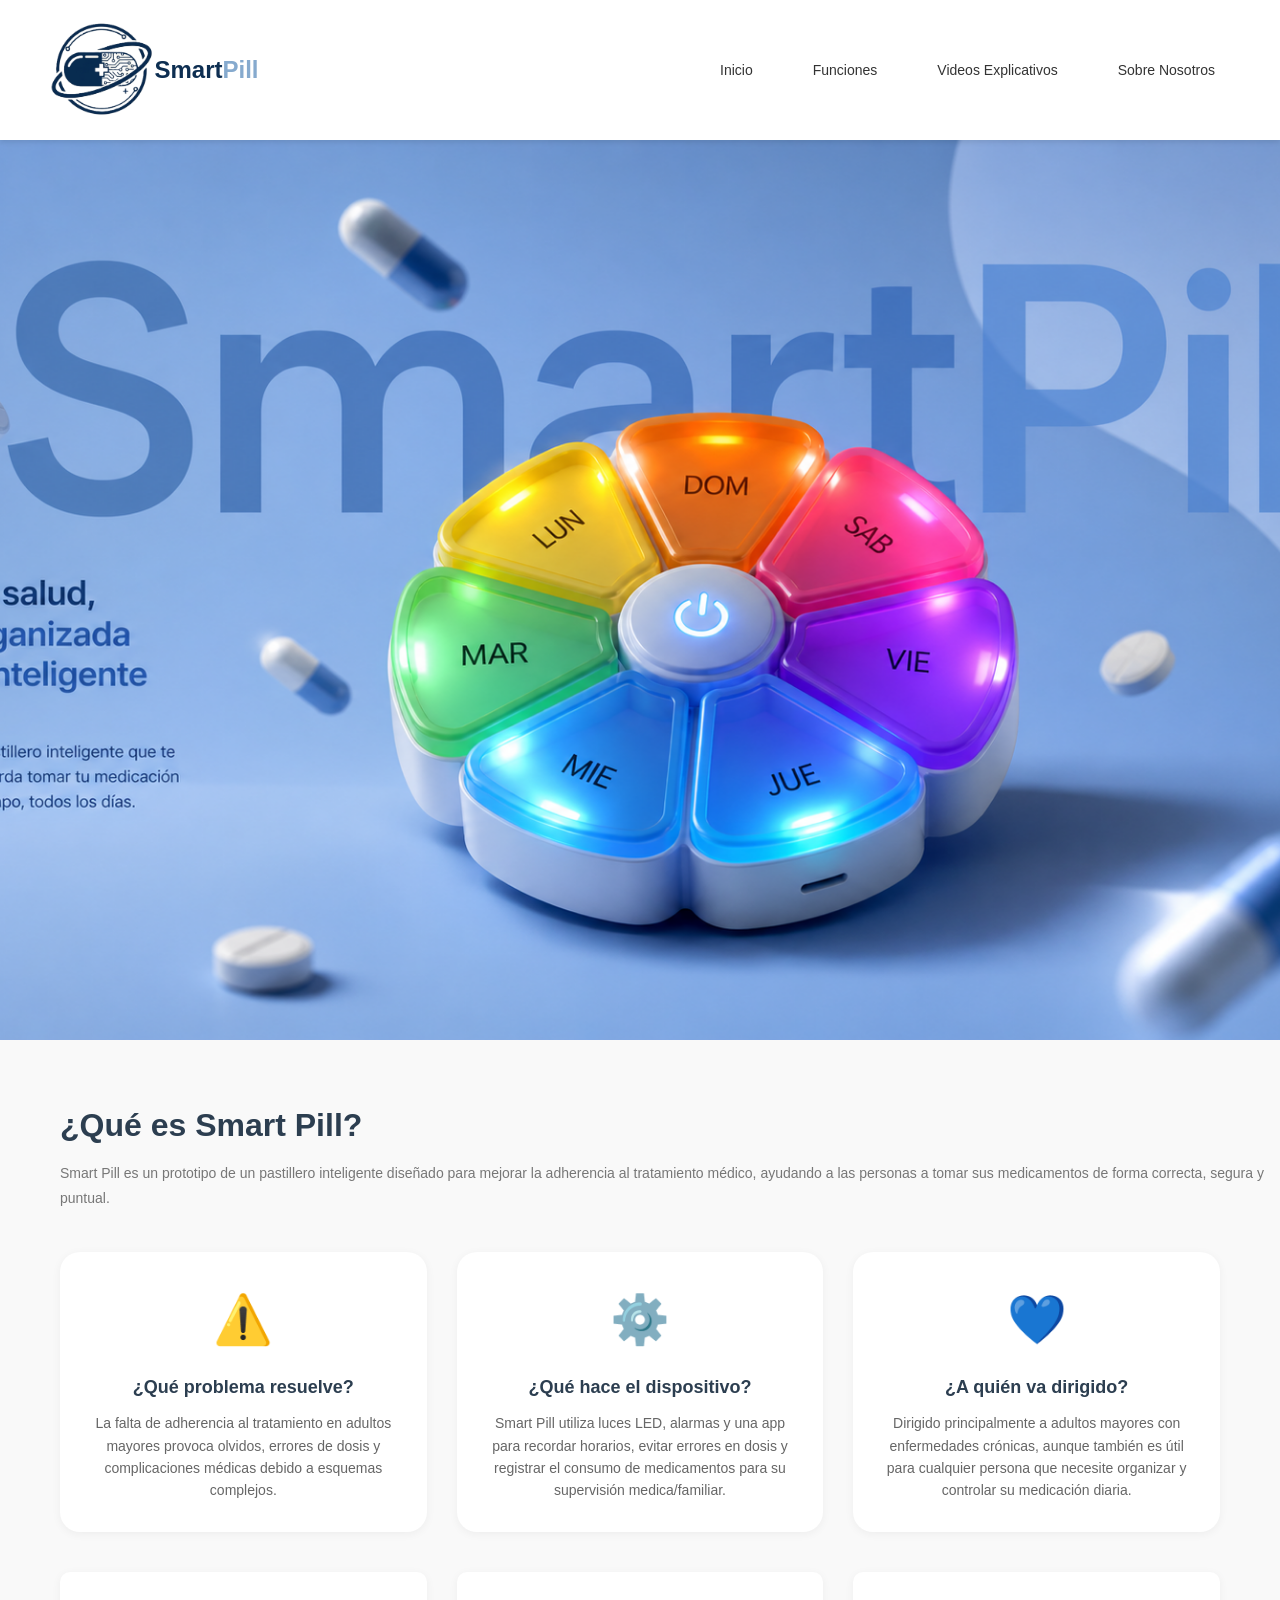
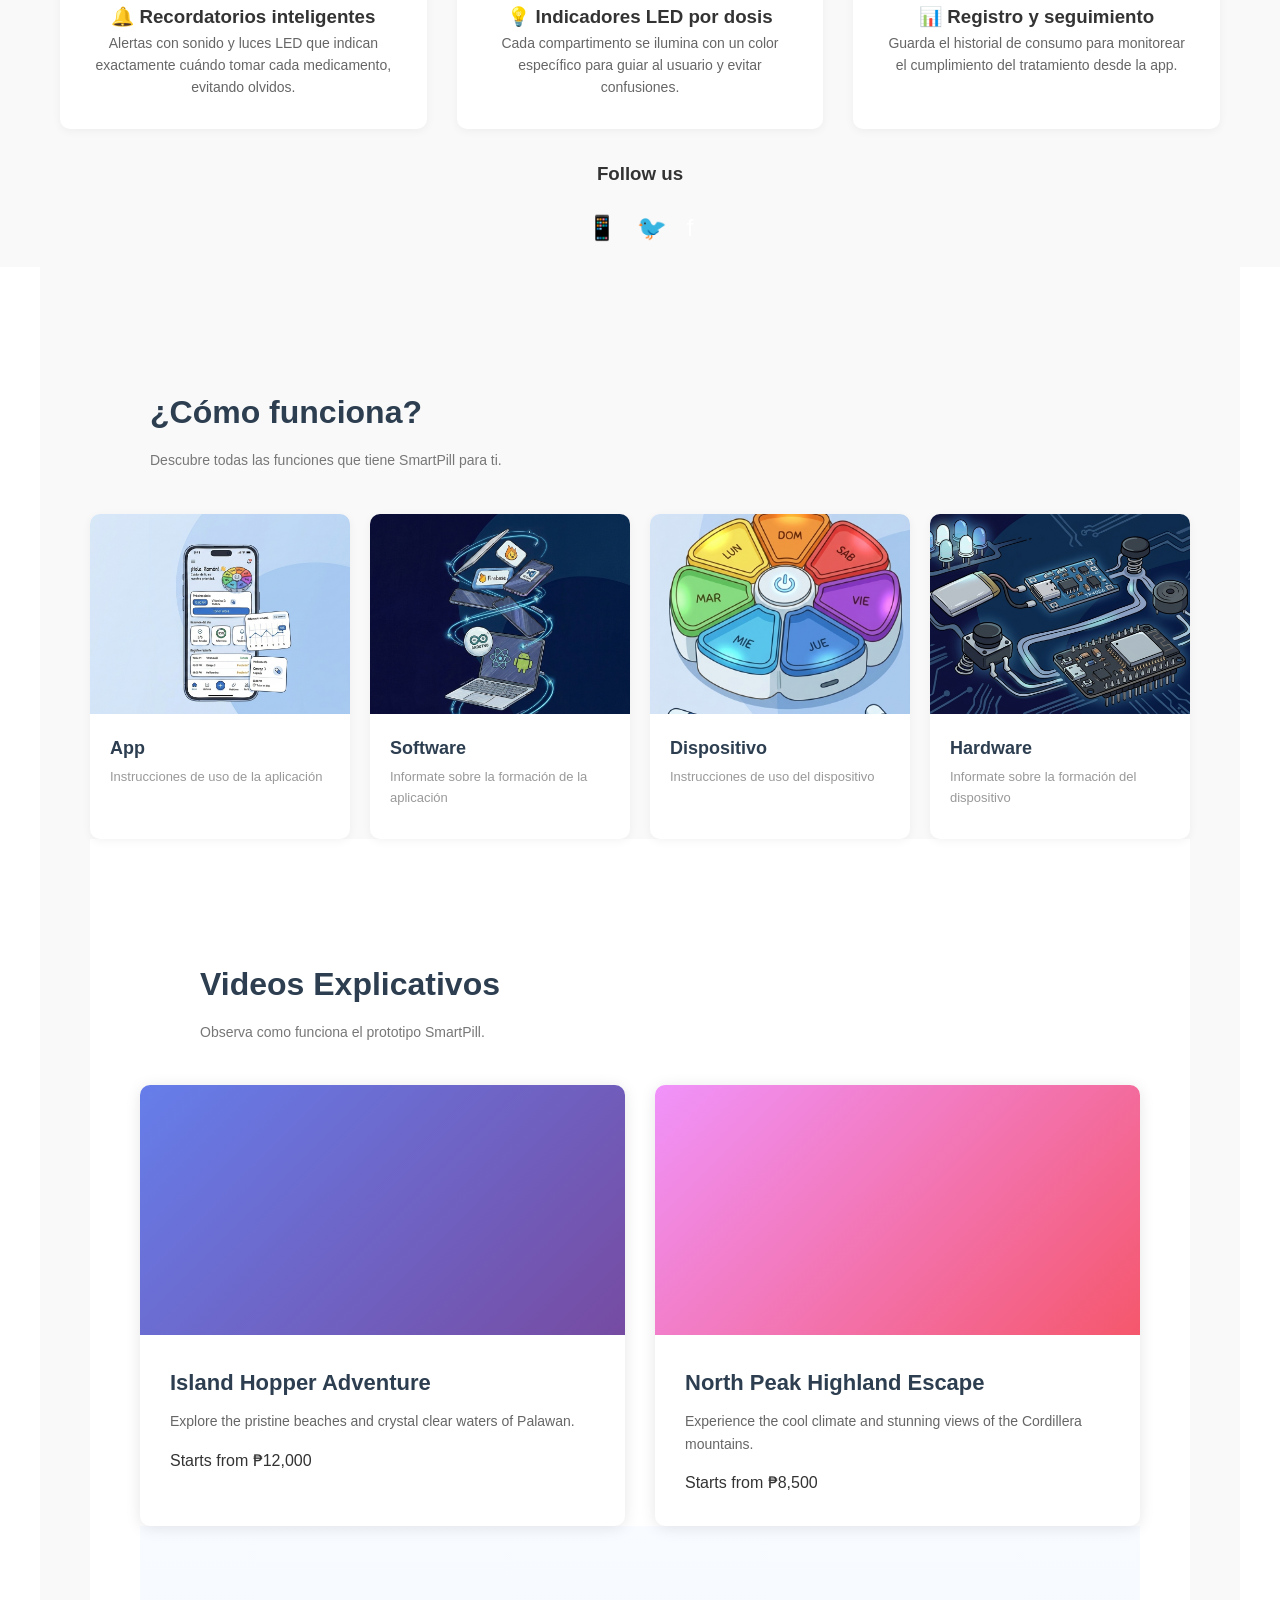
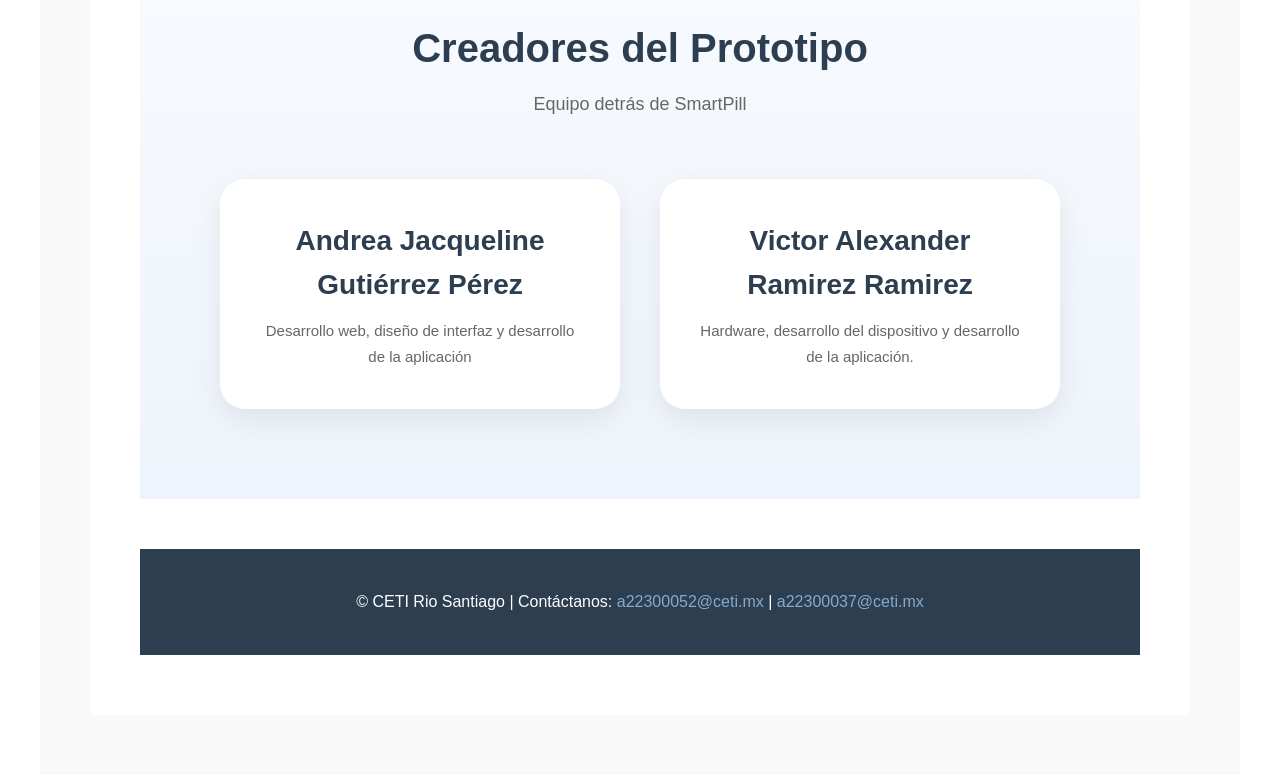
==== index.html @ a11de0dd "Se camio proyecto a prototipo" ====
<!DOCTYPE html>
<html lang="es">
<head>
    <meta charset="UTF-8">
    <meta name="viewport" content="width=device-width, initial-scale=1.0">
    <meta name="viewport" content="width=device-width, initial-scale=1.0">
    <title>SmartPill Page</title>
    <link rel="stylesheet" href="styles.css">
</head>
<body>
    <!-- HEADER -->
    <header>
        <div class="logo">
            <img src="logo.png" alt="Logo de la Empresa">
            <span class="logo-text">Smart</span>
            <span class="logo-text2">Pill</span>
        </div>

        <div class="nav-container">
            <nav>
                <ul>
                    <li><a href="index.html">Inicio</a></li>
                    <li class="dropdown">
                        <a href="index.html#funciones">Funciones</a>

                        <ul class="submenu-nav">
                            <li><a href="app.html">App</a></li>
                            <li><a href="software.html">Software</a></li>
                            <li><a href="dispositivo.html">Dispositivo</a></li>
                            <li><a href="hardware.html">Hardware</a></li>
                        </ul>
                    </li>

                    <li><a href="#videos">Videos Explicativos</a></li>
                    <li><a href="#nosotros">Sobre Nosotros</a></li>
                </ul>
            </nav>
        </div>
    </header>

    <!-- HERO SECTION -->
    <section class="hero">
        </div>
    </section>

    <!-- Descripcion Smart Pill -->
    <section class="descripcion">
        <h2 class="section-title">¿Qué es Smart Pill?</h2>
        <p class="section-subtitle">Smart Pill es un prototipo de un pastillero inteligente diseñado para mejorar la adherencia al tratamiento médico, ayudando a las personas a tomar sus medicamentos de forma correcta, segura y puntual.</p>

        <div class="features">
            <div class="feature">
                <div class="feature-icon">⚠️</div>
                <h3>¿Qué problema resuelve?</h3>
                <p>La falta de adherencia al tratamiento en adultos mayores provoca olvidos, errores de dosis y complicaciones médicas debido a esquemas complejos.</p>
            </div>

            <div class="feature">
                <div class="feature-icon">⚙️</div>
                <h3>¿Qué hace el dispositivo?</h3>
                <p>Smart Pill utiliza luces LED, alarmas y una app para recordar horarios, evitar errores en dosis y registrar el consumo de medicamentos para su supervisión medica/familiar.</p>
            </div>

            <div class="feature">
                <div class="feature-icon">💙</div>
                <h3>¿A quién va dirigido?</h3>
                <p>Dirigido principalmente a adultos mayores con enfermedades crónicas, aunque también es útil para cualquier persona que necesite organizar y controlar su medicación diaria.</p>
            </div>
        </div>

        <div class="stats">
            <div class="stat">
                <h3>🔔 Recordatorios inteligentes</h3>
                <div class="stat-label">Alertas con sonido y luces LED que indican exactamente cuándo tomar cada medicamento, evitando olvidos.</div>
            </div>

            <div class="stat">
                <h3>💡 Indicadores LED por dosis</h3>
                <div class="stat-label">Cada compartimento se ilumina con un color específico para guiar al usuario y evitar confusiones.</div>
            </div>

            <div class="stat">
                <h3>📊 Registro y seguimiento</h3>
                <div class="stat-label">Guarda el historial de consumo para monitorear el cumplimiento del tratamiento desde la app.</div>
            </div>
        </div>

        <div style="text-align: center; margin-top: 30px;">
            <h3 style="margin-bottom: 10px;">Follow us</h3>
            <div class="social-icons">
                <a href="#" title="Instagram">📱</a>
                <a href="#" title="Twitter">🐦</a>
                <a href="#" title="Facebook">f</a>
            </div>
        </div>
    </section>

    <!-- Explicacion Funciones -->
    <section class="section funciones" id="funciones">
        <h2 class="section-title">¿Cómo funciona?</h2>
        <p class="section-subtitle">Descubre todas las funciones que tiene SmartPill para ti.</p>

        <div class="funciones-grid">

        <a href="app.html" class="funciones-card">
            <div class="funciones-image img1"></div>
            <div class="funciones-info">
                <div class="funciones-name">App</div>
                <div class="funciones-location">Instrucciones de uso de la aplicación</div>
            </div>
        </a>

        <a href="software.html" class="funciones-card">
            <div class="funciones-image img2"></div>
            <div class="funciones-info">
                <div class="funciones-name">Software</div>
                <div class="funciones-location">Informate sobre la formación de la aplicación</div>
            </div>
        </a>

        <a href="dispositivo.html" class="funciones-card">
            <div class="funciones-image img3"></div>
            <div class="funciones-info">
                <div class="funciones-name">Dispositivo</div>
                <div class="funciones-location">Instrucciones de uso del dispositivo</div>
            </div>
        </a>

        <a href="hardware.html" class="funciones-card">
            <div class="funciones-image img4"></div>
            <div class="funciones-info">
                <div class="funciones-name">Hardware</div>
                <div class="funciones-location">Informate sobre la formación del dispositivo</div>
            </div>
        </a>
    </div>

    <!-- Videos Explicativos -->
    <section class="section videos" id="videos">
        <h2 class="section-title">Videos Explicativos</h2>
        <p class="section-subtitle">Observa como funciona el prototipo SmartPill.</p>

        <div class="videos-grid">
            <div class="videos-card">
                <div class="videos-image" style="background: linear-gradient(135deg, #667eea 0%, #764ba2 100%);"></div>
                <div class="videos-info">
                    <div class="videos-name">Island Hopper Adventure</div>
                    <div class="videos-description">Explore the pristine beaches and crystal clear waters of Palawan.</div>
                    <div class="videos-price">Starts from ₱12,000</div>
                </div>
            </div>

            <div class="videos-card">
                <div class="videos-image" style="background: linear-gradient(135deg, #f093fb 0%, #f5576c 100%);"></div>
                <div class="videos-info">
                    <div class="videos-name">North Peak Highland Escape</div>
                    <div class="videos-description">Experience the cool climate and stunning views of the Cordillera mountains.</div>
                    <div class="videos-price">Starts from ₱8,500</div>
                </div>
            </div>
        </div>

<!-- Videos Explicativos -->        
        <section class="creadores" id="nosotros">

            <div class="creadores-header">
                <h2>Creadores del Prototipo</h2>
                <p>Equipo detrás de SmartPill</p>
            </div>

            <div class="creadores-grid">

                <div class="creador-card">
                <!--    <img src="imagenes/creador1.jpg" alt="Creador 1" class="creador-img"> -->

                    <h3>Andrea Jacqueline Gutiérrez Pérez</h3>

                <!--    <p class="creador-rol">
                        Desarrollo web, diseño de interfaz y desarrollo de la aplicación
                    </p>-->

                    <p class="creador-desc">
                        Desarrollo web, diseño de interfaz y desarrollo de la aplicación
                    </p>
                </div>

                <div class="creador-card">
                <!--    <img src="imagenes/creador2.jpg" alt="Creador 2" class="creador-img"> -->

                    <h3>Victor Alexander Ramirez Ramirez</h3>

                <!--    <p class="creador-rol">
                        Hardware y desarrollo del dispositivo
                    </p>-->

                    <p class="creador-desc">
                        Hardware, desarrollo del dispositivo y desarrollo de la aplicación.
                    </p>
                </div>

            </div>

        </section>

    <!-- FOOTER -->
    <footer>
        <p>
            &copy; CETI Rio Santiago | Contáctanos:
            <a href="mailto:a22300052@ceti.mx">a22300052@ceti.mx</a> |
            <a href="mailto:a22300037@ceti.mx">a22300037@ceti.mx</a>
        </p>
    </footer>
<script data-cfasync="false" src="/cdn-cgi/scripts/5c5dd728/cloudflare-static/email-decode.min.js"></script>
</body>
</html>
---- styles.css ----
*{
    margin: 0;
    padding: 0;
    box-sizing: border-box;
}

        body {
            font-family: 'Segoe UI', Tahoma, Geneva, Verdana, sans-serif;
            line-height: 1.6;
            color: #333;
        }

        html, body {
            height: 100%;
        }

        body {
            display: flex;
            flex-direction: column;
        }


        /* ===== HEADER ===== */
        header {
            background-color: #fff;
            padding: 20px 50px;
            display: flex;
            justify-content: space-between;
            align-items: center;
            box-shadow: 0 2px 5px rgba(0,0,0,0.1);
            position: sticky;
            top: 0;
            z-index: 100;
        }

        .logo {
            display: flex;
            align-items: center;
        }

        .logo img {
            height: 100px;
            width: auto;
        }

        .logo-text {
            font-size: 24px;
            font-weight: bold;
            color: #0d2e51;
            gap: 40px;
        }

        .logo-text2 {
            font-size: 24px;
            font-weight: bold;
            color: #86aace;
            gap: 40px;
        }

        .nav-container {
            display: flex;
            align-items: center;
            gap: 40px;
        }

        nav ul {
            list-style: none;
            display: flex;
            gap: 30px;
            margin: 0;
            padding: 0;
        }

        nav a {
            text-decoration: none;
            color: #333;
            font-size: 14px;
            font-weight: 500;
            padding: 10px 15px;
            border-radius: 8px;
            transition: all 0.3s ease;
            display: block;
        }

            /* Hover principal */
        nav a:hover {
            background-color: #34485c;
            color: white;
            transform: translateY(-2px);
        }

            /* Contenedor del submenu */
        .dropdown {
            position: relative;
        }

            /* Submenu oculto */
        .submenu-nav {
            display: none;
            position: absolute;
            top: 100%;
            left: 0;
            background: white;
            list-style: none;
            padding: 10px 0;
            min-width: 170px;
            box-shadow: 0 5px 10px rgba(0,0,0,0.2);
            border-radius: 10px;
            z-index: 1000;
        }

            /* Mostrar submenu */
        .dropdown:hover .submenu-nav {
            display: block;
        }

            /* Items submenu */
        .submenu-nav li {
            width: 100%;
        }

            /* Links submenu */
        .submenu-nav li a {
            color: black;
            padding: 10px 15px;
            border-radius: 0;
        }

            /* Hover submenu */
        .submenu-nav li a:hover {
            background: #34485c;
            color: white;
        }

        /* ===== HERO SECTION ===== */
        .hero {
            background: url('fondo_principal.png');
            background-size: cover;
            background-position: center;
            background-repeat: no-repeat;

            height: 500px;

            display: flex;
            flex-direction: column;
            justify-content: center;
            align-items: center;

            color: white;
            text-align: center;
        }

        .hero {
            background: url('fondo_principal.png') center/cover no-repeat;
            min-height: 100vh; /* ocupa toda la pantalla */
        }

        /* ===== Titulos Descripción ===== */
        .section {
            padding: 60px 50px;
            max-width: 1200px;
            margin: 0 auto;
        }

        .section-title {
            font-size: 32px;
            font-weight: bold;
            margin-bottom: 10px;
            margin-top: 60px;
            margin-left: 60px;
            color: #2c3e50;
        }

        .section-subtitle {
            font-size: 14px;
            color: #777;
            margin-bottom: 40px;
            margin-left: 60px;
            line-height: 1.8;
        }

        /* ===== Descripción Smart Pill ===== */
        .descripcion {
            background-color: #f9f9f9;
        }

        .features {
            display: grid;
            grid-template-columns: 1fr 1fr 1fr;
            gap: 30px;
            margin-top: 40px;
            margin-left: 60px;
            margin-right: 60px;
        }

        .feature {
            background-color: white;
            padding: 30px;
            border-radius: 20px;
            text-align: center;
            box-shadow: 0 2px 10px rgba(0,0,0,0.05);
        }

        .feature-icon {
            font-size: 48px;
            margin-bottom: 15px;
        }

        .feature h3 {
            font-size: 18px;
            margin-bottom: 10px;
            color: #2c3e50;
        }

        .feature p {
            font-size: 14px;
            color: #666;
            line-height: 1.6;
        }

        /* ===== STATS ===== */
        .stats {
            display: grid;
            grid-template-columns: repeat(3, 1fr);
            gap: 30px;
            margin-top: 40px;
            margin-left: 60px;
            margin-right: 60px;
        }

        .stat {
            text-align: center;
            padding: 30px;
            background-color: white;
            border-radius: 10px;
            box-shadow: 0 2px 10px rgba(0,0,0,0.05);
        }

        .stat-label {
            font-size: 14px;
            color: #666;
        }

        /* ===== Funciones ===== */
        .funciones {
            background-color: #f9f9f9;
        }

        .funciones-grid {
            display: grid;
            grid-template-columns: repeat(4, 1fr);
            gap: 20px;
            margin-top: 40px;
        }

        .funciones-card {
            background-color: white;
            border-radius: 10px;
            overflow: hidden;
            box-shadow: 0 2px 10px rgba(0,0,0,0.05);
            transition: transform 0.3s;
        }

        .funciones-card:hover {
            transform: translateY(-5px);
        }

        .funciones-image {
            width: 100%;
            height: 200px;
            background-color: #e0e0e0;
            object-fit: cover;
        }

        .funciones-info {
            padding: 20px;
        }

        .funciones-name {
            font-size: 18px;
            font-weight: bold;
            margin-bottom: 5px;
            color: #2c3e50;
        }

        .funciones-location {
            font-size: 13px;
            color: #999;
            margin-bottom: 10px;
        }

        .funciones-price {
            font-size: 14px;
            color: #e74c3c;
            font-weight: bold;
        }

        .funciones-card {
            background-color: white;
            border-radius: 10px;
            overflow: hidden;
            box-shadow: 0 2px 10px rgba(0,0,0,0.05);
            transition: transform 0.3s;

            text-decoration: none; /* quita subrayado */
            color: inherit;        /* mantiene colores */
            display: block;        /* importante para que funcione como tarjeta */
        }

        .funciones-card:hover {
            transform: translateY(-5px);
        }

        .funciones-image {
            width: 100%;
            height: 200px;
            background-size: cover;
            background-position: center;
        }

        .img1 {
            background-image: url('app.png');
        }

        .img2 {
            background-image: url('software.png');
        }

        .img3 {
            background-image: url('dispositivo.png');
        }

        .img4 {
            background-image: url('hardware.png');
        }


        /* ===== Videos Explicativos ===== */
        .videos {
            background-color: white;
        }

        .videos-grid {
            display: grid;
            grid-template-columns: repeat(2, 1fr);
            gap: 30px;
            margin-top: 40px;
        }

        .videos-card {
            background-color: white;
            border-radius: 10px;
            overflow: hidden;
            box-shadow: 0 2px 15px rgba(0,0,0,0.1);
            transition: transform 0.3s;
        }

        .videos-card:hover {
            transform: translateY(-5px);
        }

        .videos-image {
            width: 100%;
            height: 250px;
            background-color: #e0e0e0;
            object-fit: cover;
        }

        .videos-info {
            padding: 30px;
        }

        .videos-name {
            font-size: 22px;
            font-weight: bold;
            margin-bottom: 10px;
            color: #2c3e50;
        }

        .videos-description {
            font-size: 14px;
            color: #666;
            margin-bottom: 15px;
            line-height: 1.6;
        }

        /* ===== FOOTER ===== */
        footer {
            margin-top: 50px;
            background-color: #2c3e50;
            color: white;
            padding: 40px 50px;
            text-align: center;
            width: 100%;
            max-width: none;
        /*    padding-bottom: 0%; */
        }

        footer a {
            color: #86aace;
            text-decoration: none;
        }

        footer a:hover {
            text-decoration: underline;
        }

        .social-icons {
            display: flex;
            justify-content: center;
            gap: 20px;
            margin: 20px 0;
        }

        .social-icons a {
            color: white;
            font-size: 24px;
            text-decoration: none;
            transition: color 0.3s;
        }

        .social-icons a:hover {
            color: #e74c3c;
        }

    
        /* ===== RESPONSIVE ===== 11111*/
        .creadores {
            padding: 90px 8%;
            background: linear-gradient(to bottom, #f8fbff, #eef4fb);
        }

        .creadores-header {
            text-align: center;
            margin-bottom: 60px;
        }

        .creadores-header h2 {
            font-size: 40px;
            color: #2c3e50;
            margin-bottom: 10px;
        }

        .creadores-header p {
            color: #666;
            font-size: 18px;
        }

        .creadores-grid {
            display: grid;
            grid-template-columns: repeat(2, 1fr);
            gap: 40px;
        }

        .creador-card {
            background: white;
            border-radius: 25px;
            padding: 40px;
            text-align: center;
            box-shadow: 0 10px 30px rgba(0,0,0,0.08);
            transition: 0.3s ease;
        }

        .creador-card:hover {
            transform: translateY(-8px);
        }

        .creador-img {
            width: 140px;
            height: 140px;
            border-radius: 50%;
            object-fit: cover;
            margin-bottom: 25px;
            border: 5px solid #34485c;
        }

        .creador-card h3 {
            font-size: 28px;
            color: #2c3e50;
            margin-bottom: 10px;
        }

        .creador-rol {
            color: #34485c;
            font-weight: bold;
            margin-bottom: 15px;
        }

        .creador-desc {
            color: #666;
            line-height: 1.7;
            font-size: 15px;
        }

        /* ===== RESPONSIVE ===== */
        @media (max-width: 768px) {
            header {
                flex-direction: column;
                gap: 20px;
                padding: 20px;
            }

            nav ul {
                flex-direction: column;
                gap: 10px;
                text-align: center;
            }

            .nav-container {
                flex-direction: column;
                gap: 20px;
            }

            .hero h1 {
                font-size: 48px;
            }

            .features,
            .stats,
            .destinations-grid {
                grid-template-columns: 1fr;
            }

            .packages-grid {
                grid-template-columns: 1fr;
            }

            .section {
                padding: 40px 20px;
            }
        }



/* ========================= */
/* ======= TABLETS ========= */
/* ========================= */

@media (max-width: 1024px) {

    /* NAV */

    nav ul {
        gap: 15px;
    }

    nav a {
        font-size: 13px;
        padding: 8px 12px;
    }

    /* TITULOS */

    .section-title {
        font-size: 28px;
        text-align: center;
    }

    .section-subtitle {
        text-align: center;
        margin-left: 0;
    }

    /* CARRUSEL */

    .carousel-container {
        width: 750px;
    }

    .app-card {
        min-width: 240px;
        height: 400px;
    }

    .app-card img {
        width: 160px;
    }

    .card-info h3 {
        font-size: 24px;
    }
}

/* ========================= */
/* ======= CELULARES ======= */
/* ========================= */

@media (max-width: 768px) {

    /* HEADER */

    header {
        flex-direction: column;
        gap: 20px;
        padding: 20px;
    }

    .nav-container {
        width: 100%;
    }

    nav ul {
        flex-wrap: wrap;
        justify-content: center;
        gap: 10px;
    }

    nav a {
        font-size: 12px;
        padding: 8px 10px;
    }

    /* LOGO */

    .logo {
        flex-direction: column;
        text-align: center;
    }

    /* TITULOS */

    .section-title {
        font-size: 24px;
        text-align: center;
    }

    .section-subtitle {
        font-size: 13px;
        text-align: center;
        line-height: 1.6;
        margin-left: 0;
    }

    /* CARRUSEL */

    .carousel-section {
        flex-direction: column;
        padding: 70px 0;
    }

    .carousel-container {
        width: 100%;
    }

    .carousel-track {
        gap: 15px;
    }

    .app-card {
        min-width: 220px;
        height: 380px;
    }

    .app-card img {
        width: 140px;
        top: -70px;
    }

    .card-info {
        margin-top: 110px;
    }

    .card-info h3 {
        font-size: 22px;
    }

    .card-info p {
        font-size: 13px;
    }

    /* FLECHAS */

    .arrow {
        width: 50px;
        height: 50px;
        font-size: 22px;
    }

    /* FOOTER */

    footer {
        text-align: center;
        padding: 20px;
    }

    footer p {
        font-size: 13px;
        line-height: 1.8;
    }
}

/* ========================= */
/* ===== PANTALLAS MINI ==== */
/* ========================= */

@media (max-width: 480px) {

    .section-title {
        font-size: 20px;
    }

    .section-subtitle {
        font-size: 12px;
    }

    .app-card {
        min-width: 190px;
        height: 360px;
        padding: 20px;
    }

    .app-card img {
        width: 120px;
    }

    .card-info h3 {
        font-size: 18px;
    }

    .card-info p {
        font-size: 12px;
    }

    .arrow {
        width: 45px;
        height: 45px;
        font-size: 18px;
    }
}
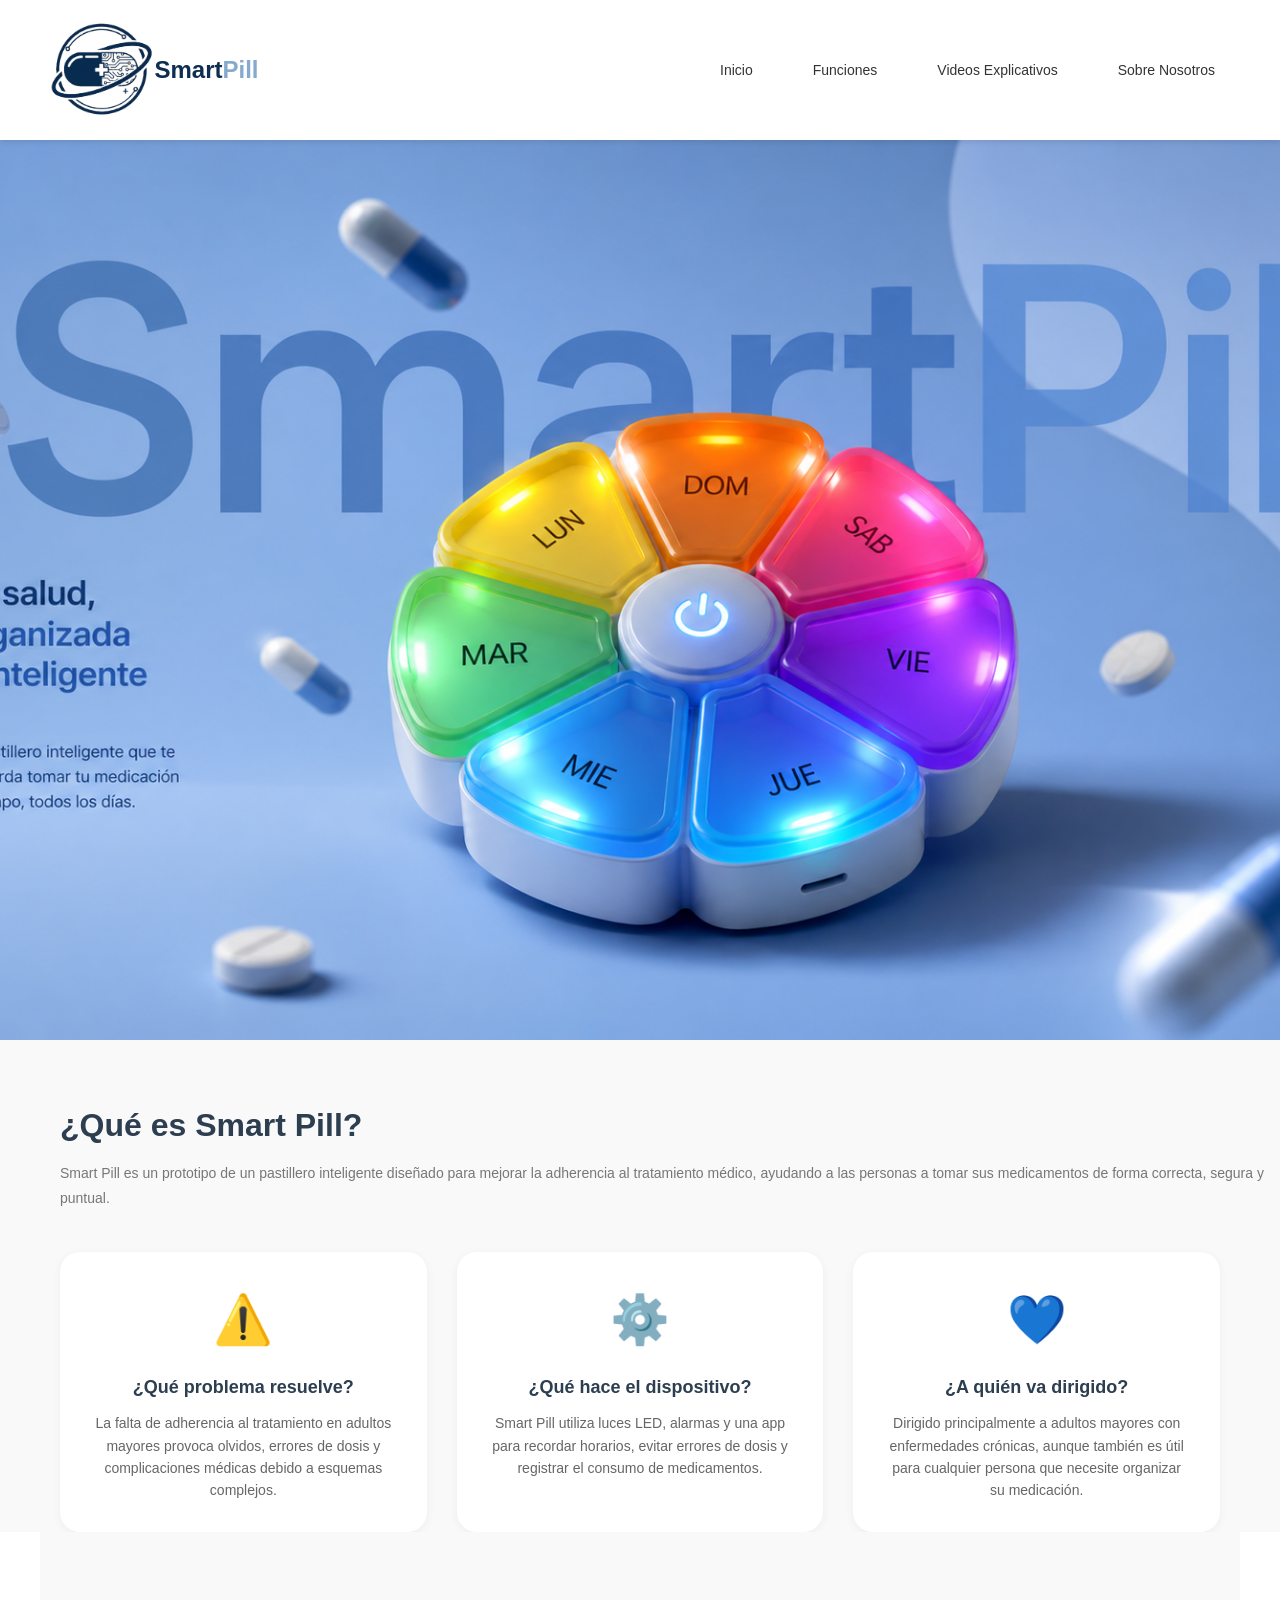
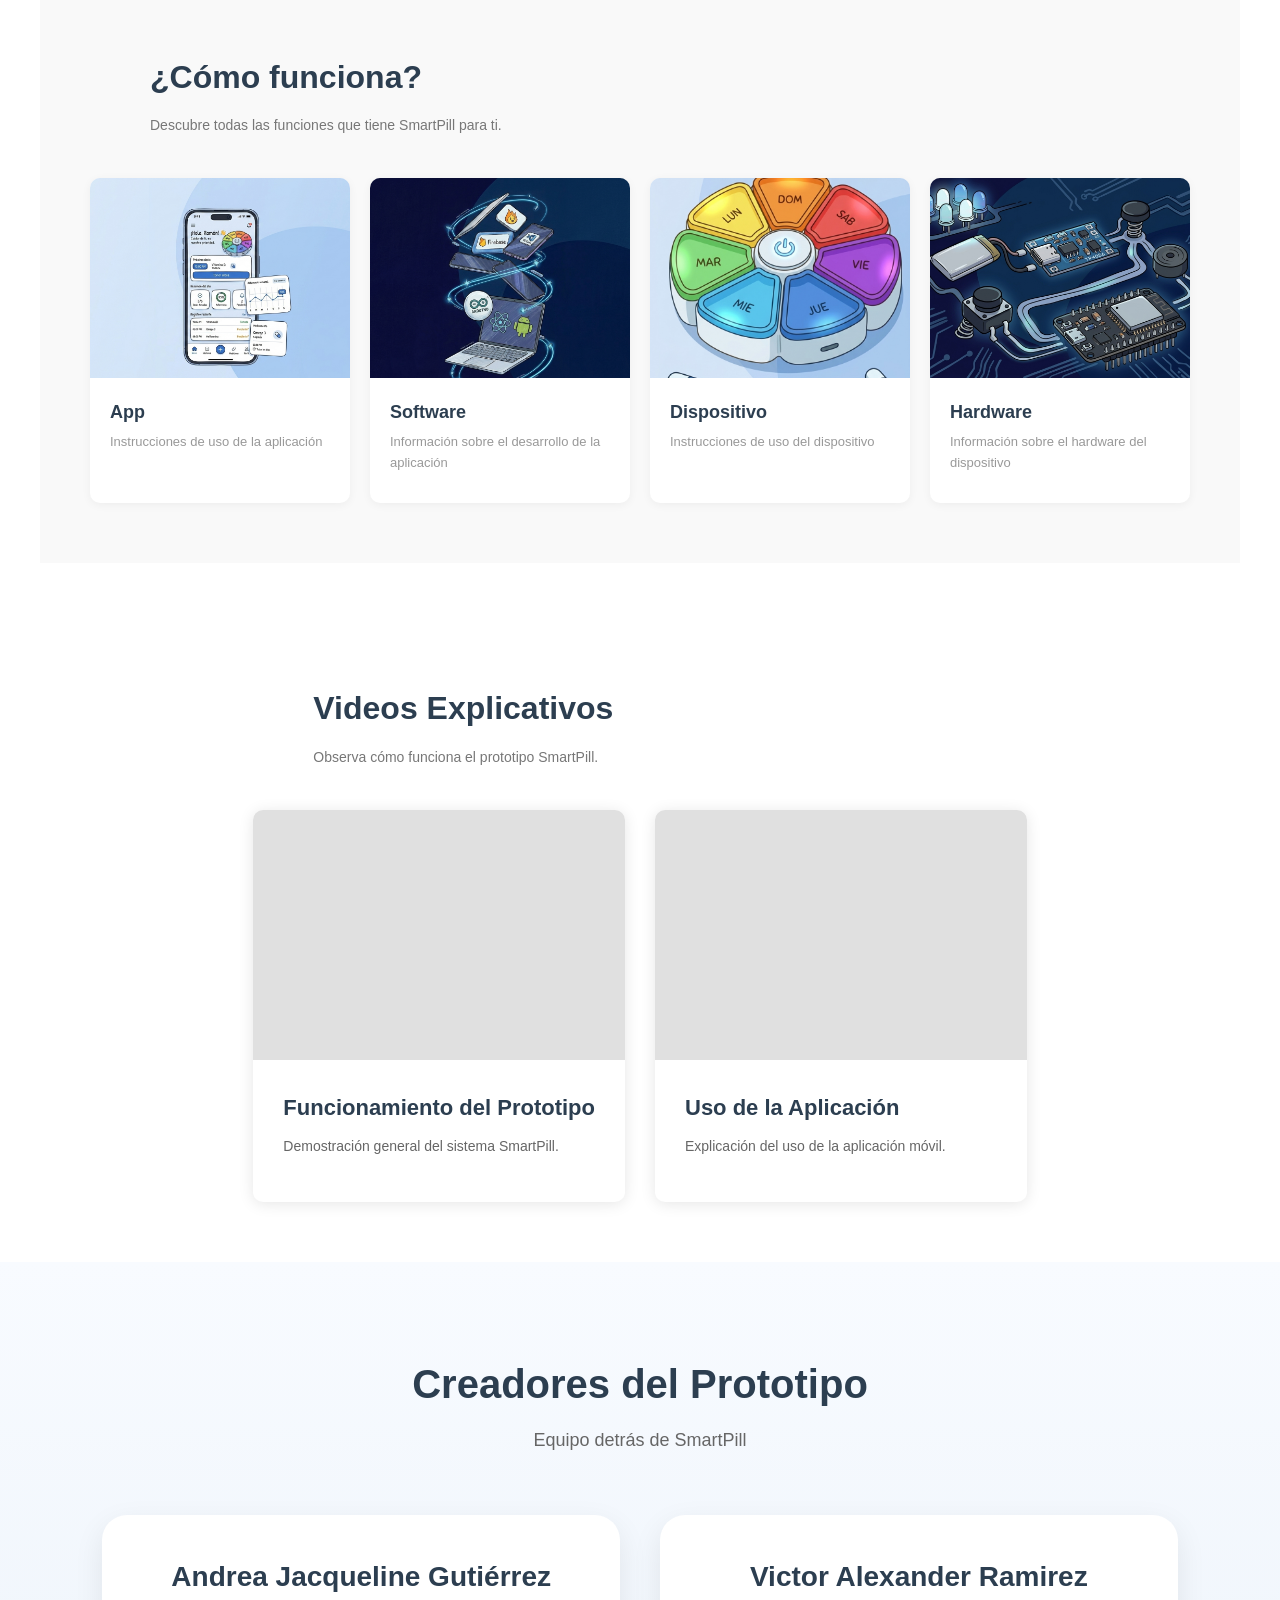
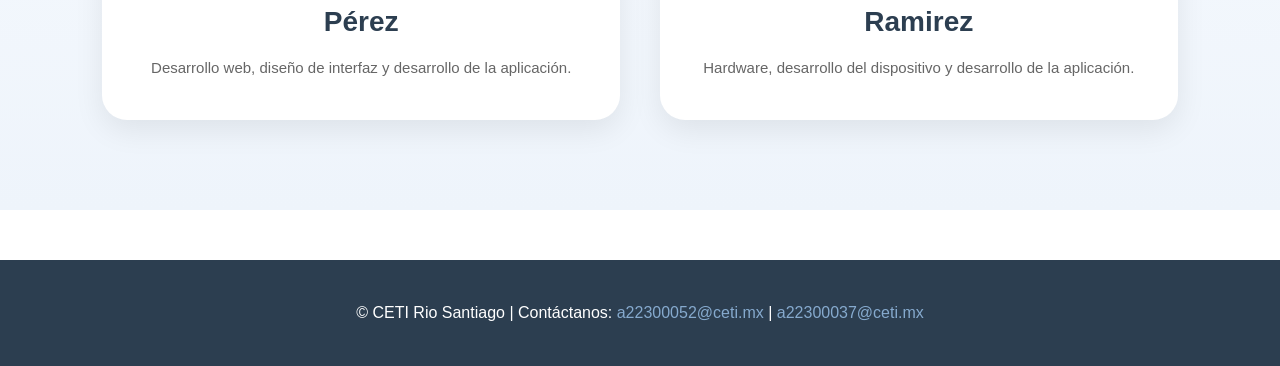
==== commit c425ec95: "2 modificacion del responsive" ====
--- a/index.html
+++ b/index.html
@@ -1,26 +1,37 @@
 <!DOCTYPE html>
 <html lang="es">
+
 <head>
     <meta charset="UTF-8">
+
     <meta name="viewport" content="width=device-width, initial-scale=1.0">
-    <meta name="viewport" content="width=device-width, initial-scale=1.0">
+
     <title>SmartPill Page</title>
+
     <link rel="stylesheet" href="styles.css">
 </head>
+
 <body>
+
     <!-- HEADER -->
     <header>
+
         <div class="logo">
             <img src="logo.png" alt="Logo de la Empresa">
+
             <span class="logo-text">Smart</span>
             <span class="logo-text2">Pill</span>
         </div>
 
         <div class="nav-container">
+
             <nav>
                 <ul>
+
                     <li><a href="index.html">Inicio</a></li>
+
                     <li class="dropdown">
+
                         <a href="index.html#funciones">Funciones</a>
 
                         <ul class="submenu-nav">
@@ -29,187 +40,267 @@
                             <li><a href="dispositivo.html">Dispositivo</a></li>
                             <li><a href="hardware.html">Hardware</a></li>
                         </ul>
+
                     </li>
 
                     <li><a href="#videos">Videos Explicativos</a></li>
+
                     <li><a href="#nosotros">Sobre Nosotros</a></li>
+
                 </ul>
             </nav>
-        </div>
+
+        </div>
+
     </header>
 
-    <!-- HERO SECTION -->
+
+    <!-- HERO -->
     <section class="hero">
-        </div>
-    </section>
-
-    <!-- Descripcion Smart Pill -->
+    </section>
+
+
+    <!-- DESCRIPCION -->
     <section class="descripcion">
+
         <h2 class="section-title">¿Qué es Smart Pill?</h2>
-        <p class="section-subtitle">Smart Pill es un prototipo de un pastillero inteligente diseñado para mejorar la adherencia al tratamiento médico, ayudando a las personas a tomar sus medicamentos de forma correcta, segura y puntual.</p>
+
+        <p class="section-subtitle">
+            Smart Pill es un prototipo de un pastillero inteligente diseñado para mejorar
+            la adherencia al tratamiento médico, ayudando a las personas a tomar sus
+            medicamentos de forma correcta, segura y puntual.
+        </p>
 
         <div class="features">
+
             <div class="feature">
+
                 <div class="feature-icon">⚠️</div>
+
                 <h3>¿Qué problema resuelve?</h3>
-                <p>La falta de adherencia al tratamiento en adultos mayores provoca olvidos, errores de dosis y complicaciones médicas debido a esquemas complejos.</p>
+
+                <p>
+                    La falta de adherencia al tratamiento en adultos mayores provoca
+                    olvidos, errores de dosis y complicaciones médicas debido a
+                    esquemas complejos.
+                </p>
+
             </div>
 
             <div class="feature">
+
                 <div class="feature-icon">⚙️</div>
+
                 <h3>¿Qué hace el dispositivo?</h3>
-                <p>Smart Pill utiliza luces LED, alarmas y una app para recordar horarios, evitar errores en dosis y registrar el consumo de medicamentos para su supervisión medica/familiar.</p>
+
+                <p>
+                    Smart Pill utiliza luces LED, alarmas y una app para recordar
+                    horarios, evitar errores de dosis y registrar el consumo
+                    de medicamentos.
+                </p>
+
             </div>
 
             <div class="feature">
+
                 <div class="feature-icon">💙</div>
+
                 <h3>¿A quién va dirigido?</h3>
-                <p>Dirigido principalmente a adultos mayores con enfermedades crónicas, aunque también es útil para cualquier persona que necesite organizar y controlar su medicación diaria.</p>
-            </div>
-        </div>
-
-        <div class="stats">
-            <div class="stat">
-                <h3>🔔 Recordatorios inteligentes</h3>
-                <div class="stat-label">Alertas con sonido y luces LED que indican exactamente cuándo tomar cada medicamento, evitando olvidos.</div>
-            </div>
-
-            <div class="stat">
-                <h3>💡 Indicadores LED por dosis</h3>
-                <div class="stat-label">Cada compartimento se ilumina con un color específico para guiar al usuario y evitar confusiones.</div>
-            </div>
-
-            <div class="stat">
-                <h3>📊 Registro y seguimiento</h3>
-                <div class="stat-label">Guarda el historial de consumo para monitorear el cumplimiento del tratamiento desde la app.</div>
-            </div>
-        </div>
-
-        <div style="text-align: center; margin-top: 30px;">
-            <h3 style="margin-bottom: 10px;">Follow us</h3>
-            <div class="social-icons">
-                <a href="#" title="Instagram">📱</a>
-                <a href="#" title="Twitter">🐦</a>
-                <a href="#" title="Facebook">f</a>
-            </div>
-        </div>
-    </section>
-
-    <!-- Explicacion Funciones -->
+
+                <p>
+                    Dirigido principalmente a adultos mayores con enfermedades
+                    crónicas, aunque también es útil para cualquier persona
+                    que necesite organizar su medicación.
+                </p>
+
+            </div>
+
+        </div>
+
+    </section>
+
+
+    <!-- FUNCIONES -->
     <section class="section funciones" id="funciones">
+
         <h2 class="section-title">¿Cómo funciona?</h2>
-        <p class="section-subtitle">Descubre todas las funciones que tiene SmartPill para ti.</p>
+
+        <p class="section-subtitle">
+            Descubre todas las funciones que tiene SmartPill para ti.
+        </p>
 
         <div class="funciones-grid">
 
-        <a href="app.html" class="funciones-card">
-            <div class="funciones-image img1"></div>
-            <div class="funciones-info">
-                <div class="funciones-name">App</div>
-                <div class="funciones-location">Instrucciones de uso de la aplicación</div>
-            </div>
-        </a>
-
-        <a href="software.html" class="funciones-card">
-            <div class="funciones-image img2"></div>
-            <div class="funciones-info">
-                <div class="funciones-name">Software</div>
-                <div class="funciones-location">Informate sobre la formación de la aplicación</div>
-            </div>
-        </a>
-
-        <a href="dispositivo.html" class="funciones-card">
-            <div class="funciones-image img3"></div>
-            <div class="funciones-info">
-                <div class="funciones-name">Dispositivo</div>
-                <div class="funciones-location">Instrucciones de uso del dispositivo</div>
-            </div>
-        </a>
-
-        <a href="hardware.html" class="funciones-card">
-            <div class="funciones-image img4"></div>
-            <div class="funciones-info">
-                <div class="funciones-name">Hardware</div>
-                <div class="funciones-location">Informate sobre la formación del dispositivo</div>
-            </div>
-        </a>
-    </div>
-
-    <!-- Videos Explicativos -->
+            <a href="app.html" class="funciones-card">
+
+                <div class="funciones-image img1"></div>
+
+                <div class="funciones-info">
+                    <div class="funciones-name">App</div>
+
+                    <div class="funciones-location">
+                        Instrucciones de uso de la aplicación
+                    </div>
+                </div>
+
+            </a>
+
+            <a href="software.html" class="funciones-card">
+
+                <div class="funciones-image img2"></div>
+
+                <div class="funciones-info">
+                    <div class="funciones-name">Software</div>
+
+                    <div class="funciones-location">
+                        Información sobre el desarrollo de la aplicación
+                    </div>
+                </div>
+
+            </a>
+
+            <a href="dispositivo.html" class="funciones-card">
+
+                <div class="funciones-image img3"></div>
+
+                <div class="funciones-info">
+                    <div class="funciones-name">Dispositivo</div>
+
+                    <div class="funciones-location">
+                        Instrucciones de uso del dispositivo
+                    </div>
+                </div>
+
+            </a>
+
+            <a href="hardware.html" class="funciones-card">
+
+                <div class="funciones-image img4"></div>
+
+                <div class="funciones-info">
+                    <div class="funciones-name">Hardware</div>
+
+                    <div class="funciones-location">
+                        Información sobre el hardware del dispositivo
+                    </div>
+                </div>
+
+            </a>
+
+        </div>
+
+    </section>
+
+
+    <!-- VIDEOS -->
     <section class="section videos" id="videos">
+
         <h2 class="section-title">Videos Explicativos</h2>
-        <p class="section-subtitle">Observa como funciona el prototipo SmartPill.</p>
+
+        <p class="section-subtitle">
+            Observa cómo funciona el prototipo SmartPill.
+        </p>
 
         <div class="videos-grid">
+
             <div class="videos-card">
-                <div class="videos-image" style="background: linear-gradient(135deg, #667eea 0%, #764ba2 100%);"></div>
+
+                <div class="videos-image"></div>
+
                 <div class="videos-info">
-                    <div class="videos-name">Island Hopper Adventure</div>
-                    <div class="videos-description">Explore the pristine beaches and crystal clear waters of Palawan.</div>
-                    <div class="videos-price">Starts from ₱12,000</div>
-                </div>
+
+                    <div class="videos-name">
+                        Funcionamiento del Prototipo
+                    </div>
+
+                    <div class="videos-description">
+                        Demostración general del sistema SmartPill.
+                    </div>
+
+                </div>
+
             </div>
 
             <div class="videos-card">
-                <div class="videos-image" style="background: linear-gradient(135deg, #f093fb 0%, #f5576c 100%);"></div>
+
+                <div class="videos-image"></div>
+
                 <div class="videos-info">
-                    <div class="videos-name">North Peak Highland Escape</div>
-                    <div class="videos-description">Experience the cool climate and stunning views of the Cordillera mountains.</div>
-                    <div class="videos-price">Starts from ₱8,500</div>
-                </div>
-            </div>
-        </div>
-
-<!-- Videos Explicativos -->        
-        <section class="creadores" id="nosotros">
-
-            <div class="creadores-header">
-                <h2>Creadores del Prototipo</h2>
-                <p>Equipo detrás de SmartPill</p>
-            </div>
-
-            <div class="creadores-grid">
-
-                <div class="creador-card">
-                <!--    <img src="imagenes/creador1.jpg" alt="Creador 1" class="creador-img"> -->
-
-                    <h3>Andrea Jacqueline Gutiérrez Pérez</h3>
-
-                <!--    <p class="creador-rol">
-                        Desarrollo web, diseño de interfaz y desarrollo de la aplicación
-                    </p>-->
-
-                    <p class="creador-desc">
-                        Desarrollo web, diseño de interfaz y desarrollo de la aplicación
-                    </p>
-                </div>
-
-                <div class="creador-card">
-                <!--    <img src="imagenes/creador2.jpg" alt="Creador 2" class="creador-img"> -->
-
-                    <h3>Victor Alexander Ramirez Ramirez</h3>
-
-                <!--    <p class="creador-rol">
-                        Hardware y desarrollo del dispositivo
-                    </p>-->
-
-                    <p class="creador-desc">
-                        Hardware, desarrollo del dispositivo y desarrollo de la aplicación.
-                    </p>
-                </div>
-
-            </div>
-
-        </section>
+
+                    <div class="videos-name">
+                        Uso de la Aplicación
+                    </div>
+
+                    <div class="videos-description">
+                        Explicación del uso de la aplicación móvil.
+                    </div>
+
+                </div>
+
+            </div>
+
+        </div>
+
+    </section>
+
+
+    <!-- CREADORES -->
+    <section class="creadores" id="nosotros">
+
+        <div class="creadores-header">
+
+            <h2>Creadores del Prototipo</h2>
+
+            <p>Equipo detrás de SmartPill</p>
+
+        </div>
+
+        <div class="creadores-grid">
+
+            <div class="creador-card">
+
+                <h3>Andrea Jacqueline Gutiérrez Pérez</h3>
+
+                <p class="creador-desc">
+                    Desarrollo web, diseño de interfaz y desarrollo de la aplicación.
+                </p>
+
+            </div>
+
+            <div class="creador-card">
+
+                <h3>Victor Alexander Ramirez Ramirez</h3>
+
+                <p class="creador-desc">
+                    Hardware, desarrollo del dispositivo y desarrollo de la aplicación.
+                </p>
+
+            </div>
+
+        </div>
+
+    </section>
+
 
     <!-- FOOTER -->
     <footer>
+
         <p>
             &copy; CETI Rio Santiago | Contáctanos:
-            <a href="mailto:a22300052@ceti.mx">a22300052@ceti.mx</a> |
-            <a href="mailto:a22300037@ceti.mx">a22300037@ceti.mx</a>
+
+            <a href="mailto:a22300052@ceti.mx">
+                a22300052@ceti.mx
+            </a>
+
+            |
+
+            <a href="mailto:a22300037@ceti.mx">
+                a22300037@ceti.mx
+            </a>
         </p>
+
     </footer>
-<script data-cfasync="false" src="/cdn-cgi/scripts/5c5dd728/cloudflare-static/email-decode.min.js"></script>
+
 </body>
+
 </html>
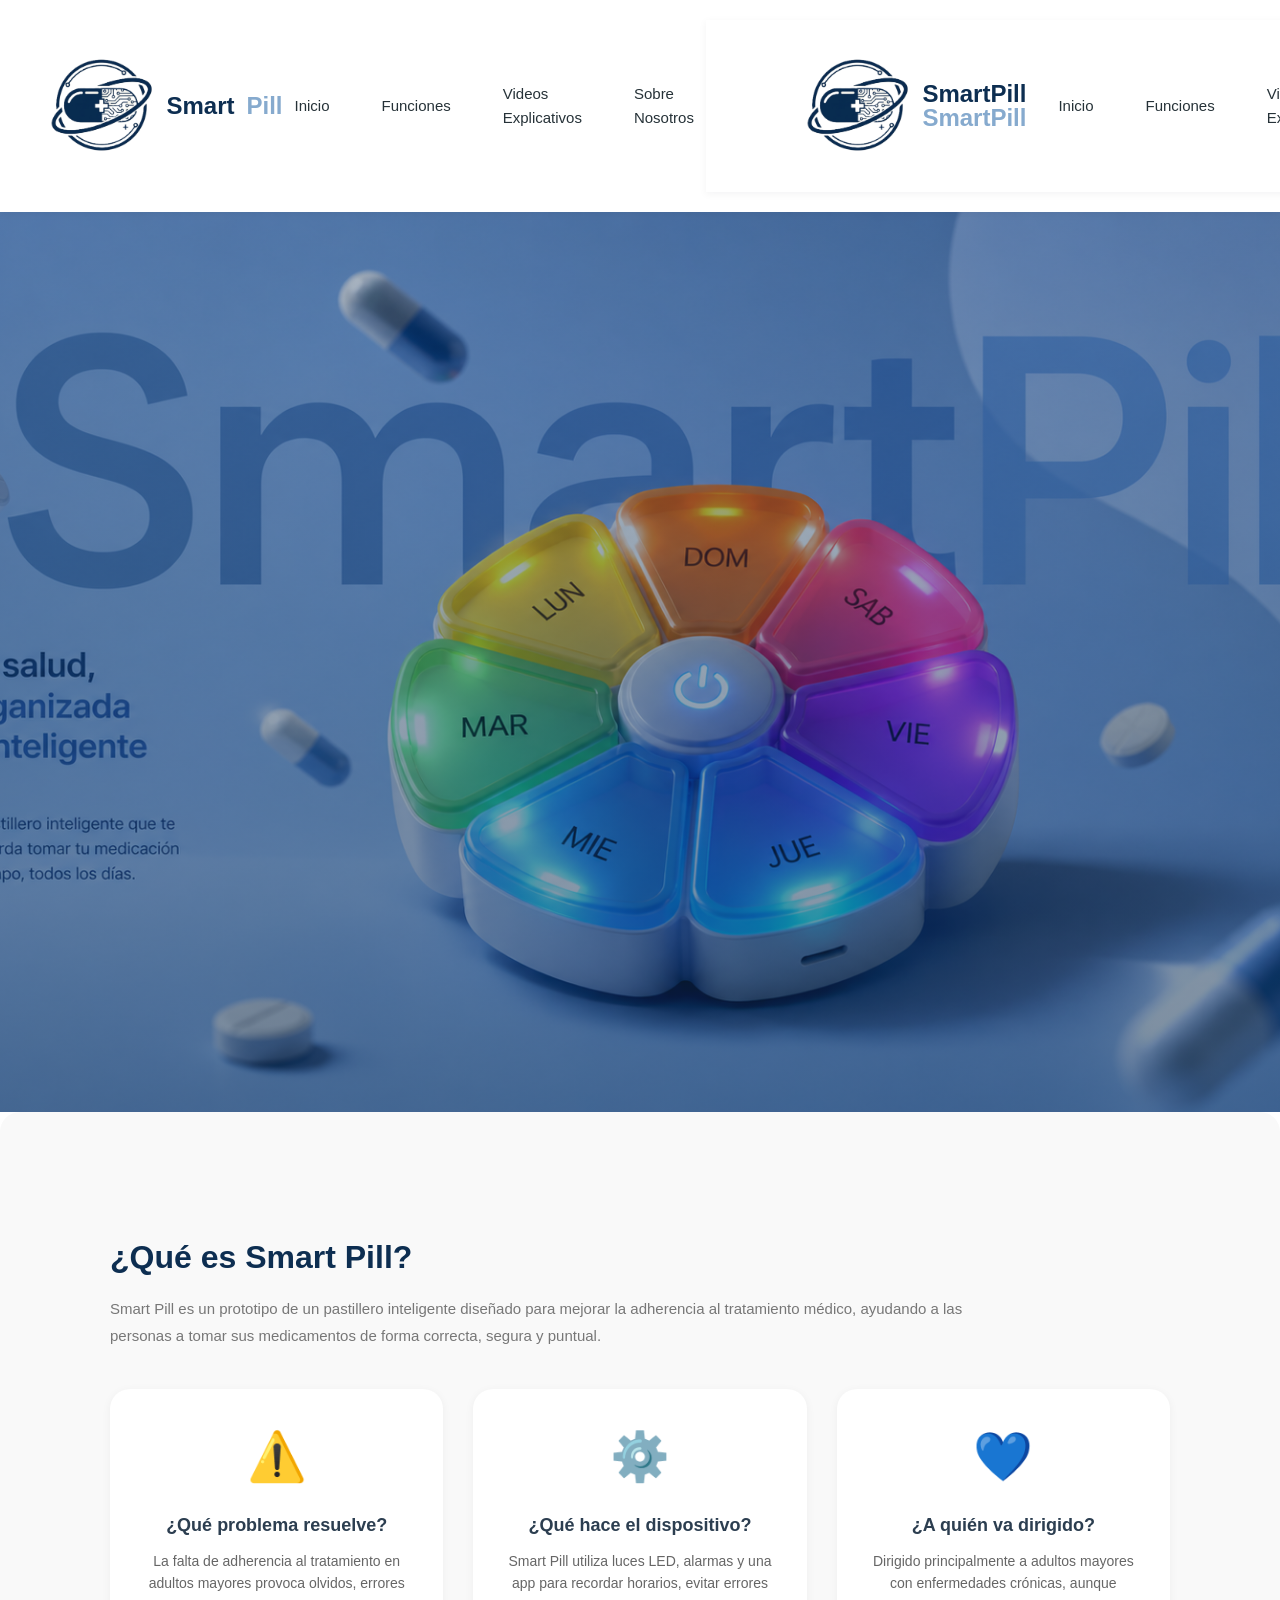
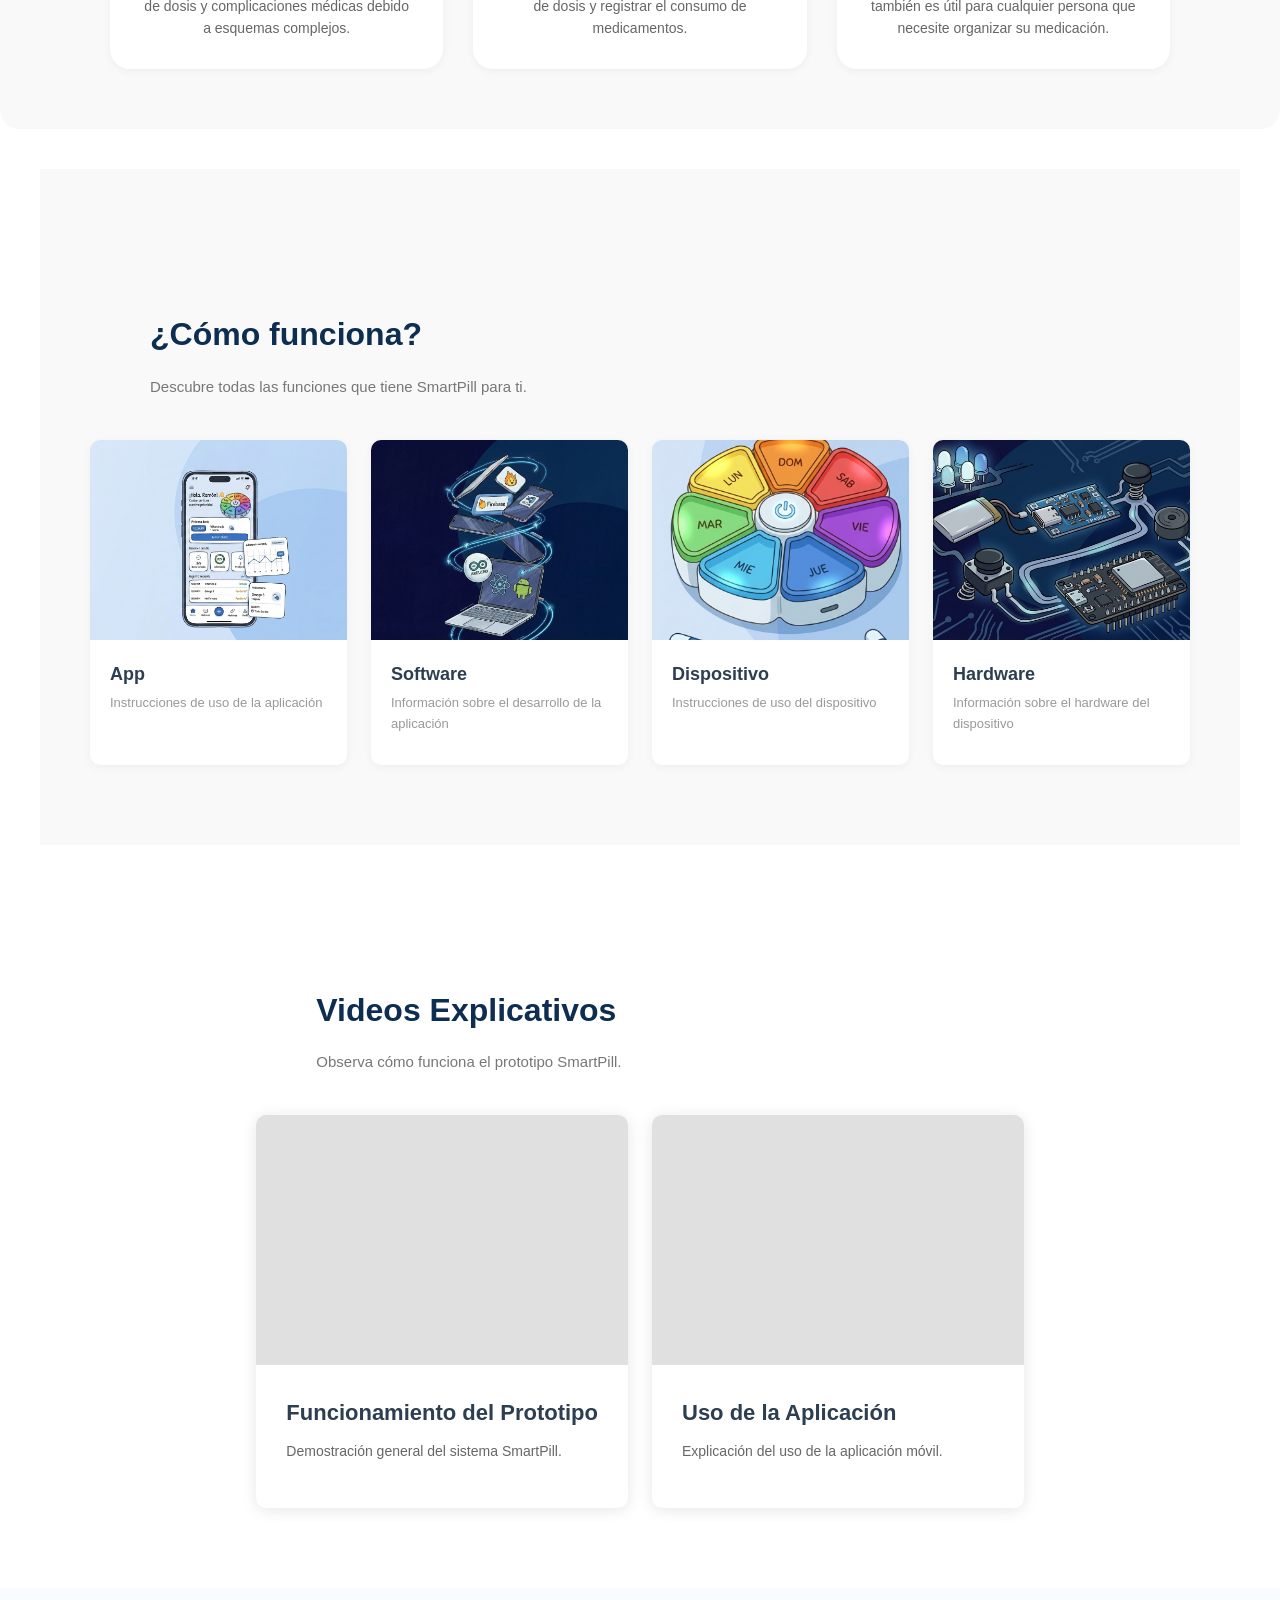
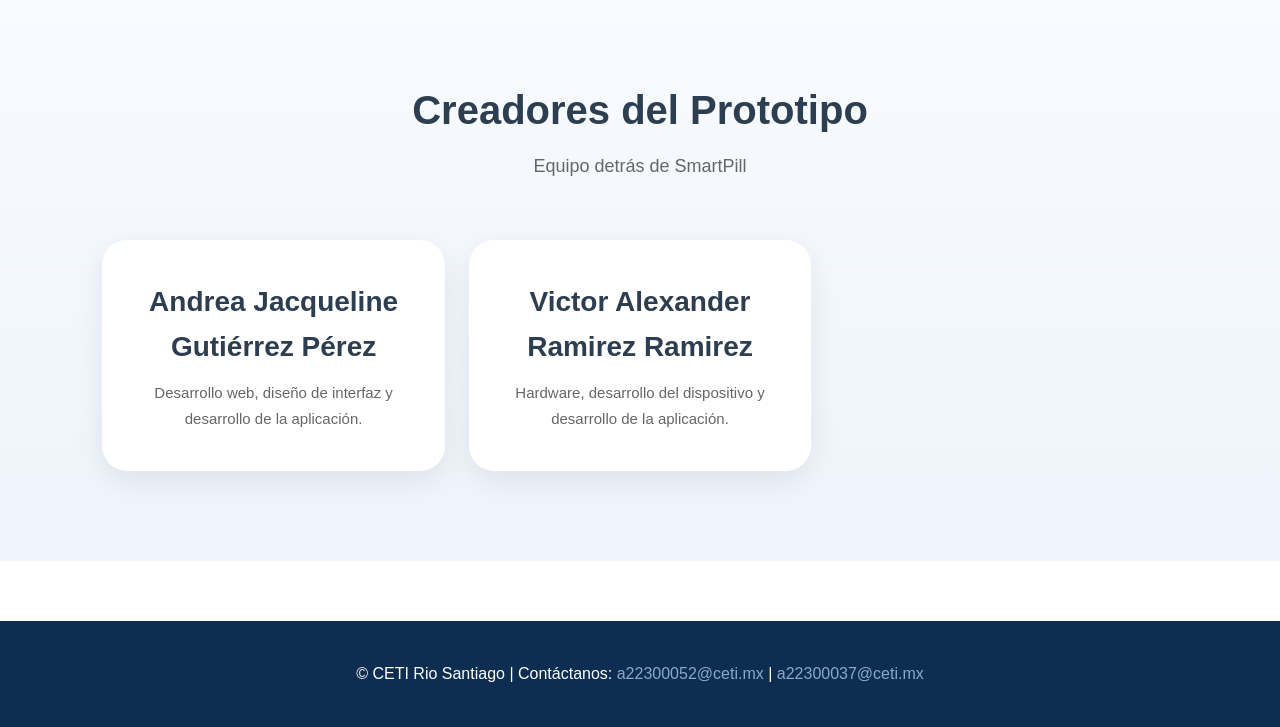
==== commit 4448d4c2: "Se agrego menu hamburguesa y se modifico el responsive en celular" ====
--- a/index.html
+++ b/index.html
@@ -52,6 +52,39 @@
 
         </div>
 
+        <header>
+  <div class="header-inner">
+    <div class="logo">
+      <img src="logo.png" alt="SmartPill logo" />
+      <div>
+        <div class="logo-text">SmartPill</div>
+        <div class="logo-text2">SmartPill</div>
+      </div>
+    </div>
+
+    <!-- Hamburger (visible en mobile) -->
+    <button class="hamburger" id="hamburger" aria-label="Abrir menú" aria-expanded="false" aria-controls="main-nav">
+      <span class="bar"></span>
+    </button>
+
+    <!-- Navigation: conserva tu nav existente; añade id="main-nav" -->
+    <nav id="main-nav" class="nav-container" role="navigation">
+      <ul>
+        <li><a href="#inicio">Inicio</a></li>
+        <li><a href="#funciones">Funciones</a></li>
+        <li class="dropdown">
+          <a href="#videos">Videos Explicativos</a>
+          <ul class="submenu-nav">
+            <li><a href="#video1">Video 1</a></li>
+            <li><a href="#video2">Video 2</a></li>
+          </ul>
+        </li>
+        <li><a href="#sobre">Sobre Nosotros</a></li>
+      </ul>
+    </nav>
+  </div>
+</header>
+
     </header>
 
 
@@ -301,6 +334,53 @@
 
     </footer>
 
+    <script>
+  (function(){
+    const header = document.querySelector('header');
+    const btn = document.getElementById('hamburger');
+    const nav = document.getElementById('main-nav');
+    if(!btn || !header || !nav) return;
+
+    btn.addEventListener('click', () => {
+      const open = header.classList.toggle('menu-open');
+      btn.setAttribute('aria-expanded', open ? 'true' : 'false');
+      // optionally lock body scroll when menu is open:
+      document.body.style.overflow = open ? 'hidden' : '';
+    });
+
+    // For submenu toggling on mobile - we'll toggle class 'open' on parent <li>
+    document.querySelectorAll('nav .dropdown > a').forEach(link => {
+      link.addEventListener('click', (e) => {
+        // only on mobile sizes
+        if (window.innerWidth <= 768) {
+          e.preventDefault();
+          const parent = link.parentElement;
+          parent.classList.toggle('open');
+        }
+      });
+    });
+
+    // Close menu on resize to desktop
+    window.addEventListener('resize', () => {
+      if(window.innerWidth > 768 && header.classList.contains('menu-open')) {
+        header.classList.remove('menu-open');
+        btn.setAttribute('aria-expanded', 'false');
+        document.body.style.overflow = '';
+      }
+    });
+
+    // Close on outside click (optional)
+    document.addEventListener('click', (e) => {
+      if(!header.classList.contains('menu-open')) return;
+      if(!header.contains(e.target)) {
+        header.classList.remove('menu-open');
+        btn.setAttribute('aria-expanded', 'false');
+        document.body.style.overflow = '';
+      }
+    });
+  })();
+</script>
+
 </body>
 
 </html>
--- a/styles.css
+++ b/styles.css
@@ -496,19 +496,35 @@
         @media (max-width: 768px) {
             header {
                 flex-direction: column;
-                gap: 20px;
-                padding: 20px;
+                gap: 15px;
+                padding: 15px;
+            }
+            
+            .logo img {
+                height: 60px;
+            }
+            
+            .logo-text, .logo-text2 {
+                font-size: 20px;
+            }
+            
+            .nav-container {
+                width: 100%;
             }
 
             nav ul {
-                flex-direction: column;
-                gap: 10px;
-                text-align: center;
-            }
-
-            .nav-container {
-                flex-direction: column;
-                gap: 20px;
+                flex-wrap: wrap;
+                justify-content: center;
+                gap: 8px;
+            }
+
+            nav a {
+                font-size: 12px;
+                padding: 6px 8px;
+            }
+            
+            .submenu-nav {
+                min-width: 140px;
             }
 
             .hero h1 {
@@ -516,21 +532,150 @@
             }
 
             .features,
-            .stats,
-            .destinations-grid {
+            .stats {
                 grid-template-columns: 1fr;
-            }
-
-            .packages-grid {
+                margin-left: 20px;
+                margin-right: 20px;
+                gap: 20px;
+            }
+            
+            .feature {
+                padding: 20px;
+            }
+            
+            .feature-icon {
+                font-size: 36px;
+            }
+
+            .funciones-grid {
+                grid-template-columns: repeat(2, 1fr);
+                gap: 15px;
+            }
+            
+            .funciones-image {
+                height: 150px;
+            }
+            
+            .funciones-info {
+                padding: 15px;
+            }
+            
+            .funciones-name {
+                font-size: 16px;
+            }
+            
+            .funciones-location {
+                font-size: 12px;
+            }
+
+            .videos-grid {
                 grid-template-columns: 1fr;
+                gap: 20px;
+            }
+            
+            .videos-image {
+                height: 200px;
+            }
+            
+            .videos-info {
+                padding: 20px;
+            }
+            
+            .videos-name {
+                font-size: 18px;
             }
 
             .section {
                 padding: 40px 20px;
             }
-        }
-
-
+            
+            .section-title {
+                margin-left: 0;
+                text-align: center;
+            }
+            
+            .section-subtitle {
+                margin-left: 0;
+                text-align: center;
+            }
+            
+            .creadores {
+                padding: 50px 5%;
+            }
+            
+            .creadores-header h2 {
+                font-size: 28px;
+            }
+            
+            .creadores-header p {
+                font-size: 16px;
+            }
+            
+            .creadores-grid {
+                grid-template-columns: 1fr;
+                gap: 25px;
+            }
+            
+            .creador-card {
+                padding: 25px;
+                border-radius: 15px;
+            }
+            
+            .creador-card h3 {
+                font-size: 20px;
+            }
+            
+            .creador-desc {
+                font-size: 14px;
+            }
+            
+            footer {
+                padding: 25px 20px;
+            }
+            
+            footer p {
+                font-size: 12px;
+                line-height: 1.6;
+            }
+        }
+
+        @media (max-width: 480px) {
+            .funciones-grid {
+                grid-template-columns: 1fr;
+            }
+            
+            .section-title {
+                font-size: 20px;
+            }
+
+            .section-subtitle {
+                font-size: 12px;
+            }
+
+            .app-card {
+                min-width: 190px;
+                height: 360px;
+                padding: 20px;
+            }
+
+            .app-card img {
+                width: 120px;
+            }
+
+            .card-info h3 {
+                font-size: 18px;
+            }
+
+            .card-info p {
+                font-size: 12px;
+            }
+
+            .arrow {
+                width: 45px;
+                height: 45px;
+                font-size: 18px;
+            }
+        }
 
 /* ========================= */
 /* ======= TABLETS ========= */
@@ -554,6 +699,7 @@
     .section-title {
         font-size: 28px;
         text-align: center;
+        margin-left: 0;
     }
 
     .section-subtitle {
@@ -581,149 +727,675 @@
     }
 }
 
-/* ========================= */
-/* ======= CELULARES ======= */
-/* ========================= */
-
+/* Reset */
+*{
+  margin: 0;
+  padding: 0;
+  box-sizing: border-box;
+}
+
+/* Tipografías / Layout base */
+body {
+  font-family: 'Segoe UI', Tahoma, Geneva, Verdana, sans-serif;
+  line-height: 1.6;
+  color: #333;
+  min-height: 100vh;
+  display: flex;
+  flex-direction: column;
+}
+
+/* HEADER */
+header {
+  background-color: #fff;
+  padding: 20px 50px;
+  display: flex;
+  justify-content: space-between;
+  align-items: center;
+  box-shadow: 0 2px 5px rgba(0,0,0,0.1);
+  position: sticky;
+  top: 0;
+  z-index: 100;
+}
+
+.logo { display: flex; align-items: center; gap: 12px; }
+.logo img { height: 100px; width: auto; }
+.logo-text { font-size: 24px; font-weight: bold; color: #0d2e51; }
+.logo-text2 { font-size: 24px; font-weight: bold; color: #86aace; }
+
+.nav-container { display: flex; align-items: center; gap: 40px; }
+
+nav ul {
+  list-style: none;
+  display: flex;
+  gap: 30px;
+  margin: 0;
+  padding: 0;
+}
+
+nav a {
+  text-decoration: none;
+  color: #333;
+  font-size: 14px;
+  font-weight: 500;
+  padding: 10px 15px;
+  border-radius: 8px;
+  transition: all 0.3s ease;
+  display: block;
+}
+nav a:hover { background-color: #34485c; color: white; transform: translateY(-2px); }
+
+/* Submenu */
+.dropdown { position: relative; }
+.submenu-nav {
+  display: none;
+  position: absolute;
+  top: 100%;
+  left: 0;
+  background: white;
+  list-style: none;
+  padding: 10px 0;
+  min-width: 170px;
+  box-shadow: 0 5px 10px rgba(0,0,0,0.2);
+  border-radius: 10px;
+  z-index: 1000;
+}
+.dropdown:hover .submenu-nav { display: block; }
+.submenu-nav li a { color: black; padding: 10px 15px; }
+
+/* HERO */
+.hero {
+  background: url('fondo_principal.png') center/cover no-repeat;
+  min-height: 100vh;
+  display: flex;
+  flex-direction: column;
+  justify-content: center;
+  align-items: center;
+  color: white;
+  text-align: center;
+}
+
+/* Cambiar imagen del hero en pantallas pequeñas (sube una versión optimizada) */
 @media (max-width: 768px) {
-
-    /* HEADER */
-
-    header {
-        flex-direction: column;
-        gap: 20px;
-        padding: 20px;
-    }
-
-    .nav-container {
-        width: 100%;
-    }
-
-    nav ul {
-        flex-wrap: wrap;
-        justify-content: center;
-        gap: 10px;
-    }
-
-    nav a {
-        font-size: 12px;
-        padding: 8px 10px;
-    }
-
-    /* LOGO */
-
-    .logo {
-        flex-direction: column;
-        text-align: center;
-    }
-
-    /* TITULOS */
-
-    .section-title {
-        font-size: 24px;
-        text-align: center;
-    }
-
-    .section-subtitle {
-        font-size: 13px;
-        text-align: center;
-        line-height: 1.6;
-        margin-left: 0;
-    }
-
-    /* CARRUSEL */
-
-    .carousel-section {
-        flex-direction: column;
-        padding: 70px 0;
-    }
-
-    .carousel-container {
-        width: 100%;
-    }
-
-    .carousel-track {
-        gap: 15px;
-    }
-
-    .app-card {
-        min-width: 220px;
-        height: 380px;
-    }
-
-    .app-card img {
-        width: 140px;
-        top: -70px;
-    }
-
-    .card-info {
-        margin-top: 110px;
-    }
-
-    .card-info h3 {
-        font-size: 22px;
-    }
-
-    .card-info p {
-        font-size: 13px;
-    }
-
-    /* FLECHAS */
-
-    .arrow {
-        width: 50px;
-        height: 50px;
-        font-size: 22px;
-    }
-
-    /* FOOTER */
-
-    footer {
-        text-align: center;
-        padding: 20px;
-    }
-
-    footer p {
-        font-size: 13px;
-        line-height: 1.8;
-    }
-}
-
-/* ========================= */
-/* ===== PANTALLAS MINI ==== */
-/* ========================= */
-
+  .hero {
+    background-image: url('fondo_principal_mobile.png');
+    background-size: cover;
+    background-position: center;
+    min-height: 60vh;
+  }
+}
+
+/* SECCIONES / TITULOS */
+.section {
+  padding: 60px 50px;
+  max-width: 1200px;
+  margin: 0 auto;
+}
+.section-title {
+  font-size: 32px;
+  font-weight: bold;
+  margin-bottom: 10px;
+  margin-top: 60px;
+  color: #2c3e50;
+  margin-left: 60px;
+}
+.section-subtitle {
+  font-size: 14px;
+  color: #777;
+  margin-bottom: 40px;
+  margin-left: 60px;
+  line-height: 1.8;
+}
+
+/* DESCRIPCION / FEATURES */
+.descripcion { background-color: #f9f9f9; }
+.features {
+  display: grid;
+  grid-template-columns: 1fr 1fr 1fr;
+  gap: 30px;
+  margin-top: 40px;
+  margin-left: 60px;
+  margin-right: 60px;
+}
+.feature { background: white; padding: 30px; border-radius: 20px; text-align:center; box-shadow: 0 2px 10px rgba(0,0,0,0.05); }
+.feature-icon { font-size: 48px; margin-bottom: 15px; }
+
+/* FUNCIONES */
+.funciones { background-color:#f9f9f9; }
+.funciones-grid {
+  display: grid;
+  grid-template-columns: repeat(4, 1fr);
+  gap: 20px;
+  margin-top: 40px;
+}
+
+/* VIDEOS */
+.videos { background-color: white; }
+.videos-grid { display: grid; grid-template-columns: repeat(2,1fr); gap:30px; margin-top:40px; }
+
+/* CREADORES */
+.creadores { padding: 90px 8%; background: linear-gradient(to bottom, #f8fbff, #eef4fb); }
+.creadores-grid { display: grid; grid-template-columns: repeat(2,1fr); gap: 40px; }
+
+/* FOOTER */
+footer {
+  margin-top: 50px;
+  background-color: #2c3e50;
+  color: white;
+  padding: 40px 50px;
+  text-align: center;
+  width: 100%;
+}
+
+/* ===== Ajustes para tablets */
+@media (max-width: 1024px) {
+  nav ul { gap: 15px; }
+  nav a { font-size: 13px; padding: 8px 12px; }
+  .section-title { font-size: 28px; text-align:center; margin-left:0; }
+  .section-subtitle { text-align:center; margin-left:0; }
+  .carousel-container { width: 750px; }
+}
+
+/* ===== Ajustes para móviles: mantener header en 1 línea y reducir logo/texto; menu no hace wrap ===== */
+@media (max-width: 768px) {
+
+  /* Mantener header en fila */
+  header {
+    flex-direction: row;
+    align-items: center;
+    justify-content: space-between;
+    padding: 12px 16px;
+    gap: 12px;
+  }
+
+  .logo {
+    display: flex;
+    align-items: center;
+    gap: 8px;
+    flex: 0 0 auto;
+  }
+
+  .logo img {
+    height: 48px;
+    width: auto;
+  }
+
+  .logo-text, .logo-text2 {
+    font-size: 16px;
+    line-height: 1;
+    display: inline-block;
+  }
+
+  /* Nav ocupa el resto y no rompe líneas */
+  .nav-container {
+    flex: 1 1 auto;
+    display: flex;
+    justify-content: flex-end;
+    align-items: center;
+  }
+
+  nav ul {
+    display: flex;
+    gap: 10px;
+    margin: 0;
+    padding: 0;
+    flex-wrap: nowrap;            /* evitar que las opciones salten de línea */
+    overflow-x: auto;             /* permitir scroll horizontal si hace falta */
+    -webkit-overflow-scrolling: touch;
+  }
+
+  nav ul::-webkit-scrollbar { display: none; }
+
+  nav a {
+    font-size: 13px;
+    padding: 6px 8px;
+    white-space: nowrap;          /* evitar quiebre de texto en cada link */
+  }
+
+  .submenu-nav {
+    min-width: 140px;
+    right: 0;
+    left: auto;
+  }
+
+  /* Secciones y titulos en móvil */
+  .section {
+    padding: 28px 16px;
+  }
+  .section-title { margin-left: 0; text-align:center; font-size:24px; }
+  .section-subtitle { margin-left:0; text-align:center; font-size:13px; }
+
+  /* Features/funciones/videos se vuelven 1 columna (o 2 cols para funciones si cabe) */
+  .features, .stats { grid-template-columns: 1fr; margin-left:20px; margin-right:20px; gap:20px; }
+  .funciones-grid { grid-template-columns: repeat(2,1fr); gap: 15px; }
+  .videos-grid { grid-template-columns: 1fr; gap: 20px; }
+
+  .creadores { padding: 50px 5%; }
+  .creadores-grid { grid-template-columns: 1fr; gap: 25px; }
+  footer { padding: 25px 20px; }
+}
+
+/* Pantallas muy pequeñas */
 @media (max-width: 480px) {
-
-    .section-title {
-        font-size: 20px;
-    }
-
-    .section-subtitle {
-        font-size: 12px;
-    }
-
-    .app-card {
-        min-width: 190px;
-        height: 360px;
-        padding: 20px;
-    }
-
-    .app-card img {
-        width: 120px;
-    }
-
-    .card-info h3 {
-        font-size: 18px;
-    }
-
-    .card-info p {
-        font-size: 12px;
-    }
-
-    .arrow {
-        width: 45px;
-        height: 45px;
-        font-size: 18px;
-    }
-}+  .logo img { height: 44px; }
+  .logo-text, .logo-text2 { font-size: 14px; }
+  .funciones-grid { grid-template-columns: 1fr; }
+  .section-title { font-size: 20px; }
+  .section-subtitle { font-size: 12px; }
+}
+
+/* =========================
+   styles.css - Full file
+   Responsive main styles + Mobile hamburger menu
+   ========================= */
+
+/* ---- Variables (colores, espacios) ---- */
+:root{
+  --bg: #ffffff;
+  --muted: #777777;
+  --primary: #0d2e51;
+  --accent: #86aace;
+  --card-bg: #ffffff;
+  --soft: #f9f9f9;
+  --glass: rgba(255,255,255,0.6);
+  --shadow-1: 0 6px 18px rgba(12,35,60,0.08);
+  --radius-lg: 20px;
+  --radius-md: 12px;
+  --max-width: 1200px;
+  --gutter: 50px;
+  --header-height: 96px;
+}
+
+/* ---- Reset / base ---- */
+*{ box-sizing: border-box; margin:0; padding:0; }
+html,body{ height:100%; }
+body{
+  font-family: "Segoe UI", Tahoma, Geneva, Verdana, sans-serif;
+  color: #222;
+  background: var(--bg);
+  -webkit-font-smoothing:antialiased;
+  -moz-osx-font-smoothing:grayscale;
+  line-height:1.6;
+  -webkit-text-size-adjust:100%;
+}
+
+/* Utility */
+.container{ width:100%; max-width:var(--max-width); margin:0 auto; padding:0 20px; }
+.center{ display:flex; align-items:center; justify-content:center; }
+
+/* Links / buttons */
+a{ color:inherit; text-decoration:none; }
+.btn {
+  display:inline-block;
+  padding:10px 18px;
+  background:var(--primary);
+  color:#fff;
+  border-radius:10px;
+  font-weight:600;
+  transition:all .25s ease;
+}
+.btn.secondary { background:var(--accent); color:#fff; }
+.btn:hover { transform:translateY(-3px); box-shadow: var(--shadow-1); }
+
+/* ---- Header / Navigation ---- */
+header{
+  width:100%;
+  background: #fff;
+  box-shadow: 0 2px 8px rgba(10,20,40,0.05);
+  position: sticky;
+  top:0;
+  z-index:110;
+  backdrop-filter: blur(6px);
+}
+
+/* inner header row */
+.header-inner{
+  display:flex;
+  align-items:center;
+  justify-content:space-between;
+  gap:20px;
+  max-width:var(--max-width);
+  margin:0 auto;
+  padding:16px var(--gutter);
+}
+
+/* Logo */
+.logo{ display:flex; align-items:center; gap:12px; flex:0 0 auto; }
+.logo img{ height:100px; width:auto; display:block; }
+.logo-text{ font-size:24px; font-weight:700; color:var(--primary); line-height:1; }
+.logo-text2{ font-size:24px; font-weight:700; color:var(--accent); line-height:1; }
+
+/* Nav */
+.nav-container{ display:flex; align-items:center; gap:20px; flex:1 1 auto; justify-content:flex-end; }
+nav{ position:relative; }
+nav ul{ display:flex; gap:28px; list-style:none; align-items:center; margin:0; padding:0; }
+nav li{ position:relative; }
+nav a{
+  font-size:15px;
+  color:#263238;
+  padding:10px 12px;
+  border-radius:8px;
+  display:inline-block;
+}
+nav a:hover{ background:#0f5583; color:#fff; transform: translateY(-2px); }
+
+/* Dropdown submenu */
+.dropdown .submenu-nav{
+  position:absolute;
+  left:0;
+  top:calc(100% + 8px);
+  background:#fff;
+  border-radius:10px;
+  box-shadow: 0 8px 24px rgba(4,20,40,0.08);
+  min-width:180px;
+  display:none;
+  padding:8px 0;
+  z-index:120;
+}
+.dropdown:hover .submenu-nav{ display:block; }
+.submenu-nav li a{ display:block; padding:10px 16px; color:#222; font-size:14px; }
+
+/* Small helper for hiding scrollbar visually where we use scrollable nav */
+.hide-scrollbar::-webkit-scrollbar{ display:none; }
+.hide-scrollbar{ -ms-overflow-style:none; scrollbar-width:none; }
+
+/* Hamburger button (hidden on desktop) */
+.hamburger {
+  display:none;
+  width:48px;
+  height:40px;
+  background: transparent;
+  border: none;
+  cursor: pointer;
+  position: relative;
+  align-items:center;
+  justify-content:center;
+  z-index:160;
+}
+.hamburger .bar {
+  display:block;
+  width:26px;
+  height:2px;
+  background:#263238;
+  border-radius:2px;
+  position:relative;
+  transition: transform .25s ease, opacity .25s ease;
+}
+.hamburger .bar::before,
+.hamburger .bar::after{
+  content:"";
+  position:absolute;
+  left:0;
+  width:26px;
+  height:2px;
+  background:#263238;
+  border-radius:2px;
+  transition: transform .25s ease, opacity .25s ease, top .25s ease;
+}
+.hamburger .bar::before{ top: -8px; }
+.hamburger .bar::after{ top: 8px; }
+
+/* when header has class menu-open, animate hamburger to X */
+header.menu-open .hamburger .bar{
+  transform: rotate(45deg);
+  background: transparent;
+}
+header.menu-open .hamburger .bar::before{
+  transform: rotate(90deg);
+  top: 0;
+}
+header.menu-open .hamburger .bar::after{
+  opacity: 0;
+  transform: translateX(10px);
+}
+
+/* ---- Hero / banner ---- */
+.hero{
+  min-height:100vh;
+  display:flex;
+  align-items:center;
+  justify-content:center;
+  text-align:center;
+  color:#fff;
+  background: url('fondo_principal.png') center/cover no-repeat;
+  position:relative;
+  padding: 80px 20px;
+}
+
+/* overlay subtle */
+.hero::after{
+  content:"";
+  position:absolute;
+  inset:0;
+  background: linear-gradient(180deg, rgba(13,46,81,0.35), rgba(13,46,81,0.55));
+  z-index:0;
+}
+.hero .hero-content{ position:relative; z-index:2; max-width:960px; padding: 20px; }
+
+/* Hero text */
+.hero h1{ font-size:48px; line-height:1.05; margin-bottom:16px; color:#fff; font-weight:800; }
+.hero p{ font-size:18px; color:rgba(255,255,255,0.9); margin-bottom:22px; }
+
+/* Hero CTAs */
+.hero .ctas{ display:flex; gap:12px; justify-content:center; flex-wrap:wrap; }
+.hero .ctas .btn{ padding:12px 20px; }
+
+/* ---- Sections / Titles ---- */
+.section{ padding: 80px var(--gutter); max-width:var(--max-width); margin:0 auto; }
+.section-title{ font-size:32px; color:var(--primary); font-weight:700; margin-bottom:12px; }
+.section-subtitle{ color:var(--muted); font-size:15px; margin-bottom:28px; max-width:900px; }
+
+/* Content layout helpers */
+.grid{ display:grid; gap:24px; }
+.grid.cols-2{ grid-template-columns: repeat(2, 1fr); }
+.grid.cols-3{ grid-template-columns: repeat(3, 1fr); }
+.grid.cols-4{ grid-template-columns: repeat(4, 1fr); }
+
+/* ---- Features / Description ---- */
+.descripcion{ background:var(--soft); padding:60px var(--gutter); border-radius:var(--radius-lg); margin-bottom:40px; }
+.feature-card{
+  background:var(--card-bg); border-radius:16px; padding:22px; box-shadow:var(--shadow-1);
+  text-align:center;
+}
+.feature-card h4{ font-size:18px; margin-bottom:10px; color:var(--primary); }
+.feature-card p{ color:var(--muted); font-size:14px; }
+
+/* ---- Funciones ---- */
+.funciones-grid{ display:grid; grid-template-columns: repeat(4, 1fr); gap:24px; align-items:stretch; }
+.funcion{
+  background:linear-gradient(180deg,#fff,#f3f8ff); border-radius:16px; padding:26px;
+  box-shadow: 0 8px 24px rgba(13,46,81,0.05);
+}
+
+/* ---- Videos explicativos ---- */
+.videos-grid{ display:grid; grid-template-columns: repeat(2, 1fr); gap:24px; }
+.video-embed{ background:#000; height:260px; border-radius:12px; overflow:hidden; }
+
+/* ---- Creadores / Team ---- */
+.creadores-grid{ display:grid; grid-template-columns: repeat(3, 1fr); gap:24px; }
+.creador{
+  background:linear-gradient(180deg, #fff, #f6fbff); padding:20px; border-radius:12px; text-align:center;
+}
+.creador img{ width:84px; height:84px; object-fit:cover; border-radius:50%; margin-bottom:12px; }
+
+/* ---- Cards comunes ---- */
+.card{
+  background:var(--card-bg); border-radius:12px; padding:18px; box-shadow:var(--shadow-1);
+}
+
+/* ---- Footer ---- */
+footer{
+  background:var(--primary); color:#fff; padding:40px var(--gutter); margin-top:60px;
+}
+.footer-grid{ display:flex; gap:24px; align-items:flex-start; max-width:var(--max-width); margin:0 auto; }
+
+/* ---- Forms / Inputs ---- */
+.input{
+  display:block; width:100%; padding:12px 14px; border-radius:8px; border:1px solid #e6eef8; background:#fff;
+}
+.form-row{ display:flex; gap:12px; }
+.form-row .col{ flex:1; }
+
+/* ---- Helpers (visibility / alignment) ---- */
+.hide-mobile{ display:block; }
+.show-mobile{ display:none; }
+
+/* ---- Carousel base tiny fallback (kept here for index) ---- */
+.carousel-fallback{ display:flex; gap:20px; overflow-x:auto; -webkit-overflow-scrolling:touch; }
+.carousel-fallback .card{ min-width:280px; flex:0 0 auto; }
+
+/* ---- Shadow & visual polish ---- */
+.soft-shadow{ box-shadow: 0 10px 30px rgba(2,18,44,0.06); }
+
+/* =====================
+   Responsive: Tablets
+   ===================== */
+@media (max-width: 1024px){
+  :root{ --gutter: 36px; }
+  .logo img{ height:86px; }
+  .section{ padding:60px 28px; }
+  .grid.cols-4{ grid-template-columns: repeat(3, 1fr); }
+  .creadores-grid{ grid-template-columns: repeat(2,1fr); }
+  .hero h1{ font-size:40px; }
+  .videos-grid{ grid-template-columns: 1fr 1fr; }
+  .nav-container{ gap:16px; }
+  nav ul{ gap:18px; }
+}
+
+/* =====================
+   Responsive: Mobile (<=768px)
+   - implement hamburger menu
+   - replace hero image with mobile-specific one
+   - force grids to single column
+   ===================== */
+@media (max-width: 768px){
+  :root{ --gutter: 18px; }
+  .header-inner{ padding:12px 16px; }
+
+  /* Show hamburger, hide full nav by default */
+  .hamburger{ display:flex; }
+  nav ul{ display:flex; gap:10px; align-items:center; margin:0; padding:0; }
+
+  /* We'll hide the desktop nav and show mobile layout via header.menu-open */
+  /* Desktop: nav inline; Mobile default: hide nav items (except we keep as hidden via CSS below) */
+  nav ul { display: none; } /* hidden by default on mobile */
+
+  /* when menu open -> show nav as column full width dropdown */
+  header.menu-open nav ul {
+    display:flex;
+    flex-direction: column;
+    gap: 6px;
+    align-items: stretch;
+    margin: 0;
+    padding: 12px 16px 20px 16px;
+    background: white;
+    position: absolute;
+    top: calc(var(--header-height) + 8px);
+    left: 8px;
+    right: 8px;
+    border-radius: 12px;
+    box-shadow: 0 16px 36px rgba(4,20,40,0.12);
+    z-index:150;
+  }
+
+  header.menu-open nav ul li {
+    display:block;
+  }
+
+  header.menu-open nav a{
+    padding: 10px 12px;
+    font-size:15px;
+    color: #172b3a;
+    background: transparent;
+    border-radius: 8px;
+    display:block;
+  }
+  header.menu-open .submenu-nav{
+    position: static;
+    box-shadow: none;
+    padding-left: 10px;
+    margin-top:6px;
+    display:none;
+    background: transparent;
+  }
+  /* Expand submenu inside mobile menu on click - we'll rely on small JS to toggle class .open */
+  header.menu-open nav li.open > .submenu-nav{
+    display:block;
+    padding-left: 12px;
+    margin-top: 6px;
+  }
+  header.menu-open nav li.open > a::after{
+    content: "▲";
+    float: right;
+    font-size:12px;
+    transform: rotate(0deg);
+  }
+
+  /* Logo adjustments */
+  .logo{ gap:8px; }
+  .logo img{ height:48px; width:auto; }
+  .logo-text, .logo-text2{ font-size:16px; font-weight:700; }
+
+  /* Submenu alignment on mobile */
+  .dropdown .submenu-nav{ right:auto; left:0; min-width: auto; }
+
+  /* Hero: use mobile hero image (lighter weight and crop) */
+  .hero{
+    min-height:60vh;
+    padding:36px 12px;
+    background-image: url('fondo_principal_mobile.png');
+    background-size:cover;
+    background-position:center;
+  }
+  .hero h1{ font-size:28px; margin-bottom:10px; }
+  .hero p{ font-size:14px; margin-bottom:14px; }
+
+  /* Sections stack vertically */
+  .section{ padding:36px 16px; }
+  .section-title{ font-size:24px; text-align:center; margin-bottom:8px; }
+  .section-subtitle{ font-size:13px; text-align:center; margin-bottom:20px; }
+
+  /* Grids become single column by default */
+  .grid.cols-2, .grid.cols-3, .grid.cols-4{ grid-template-columns: 1fr; }
+  .funciones-grid{ grid-template-columns: repeat(2,1fr); gap:14px; }
+  .videos-grid{ grid-template-columns: 1fr; gap:18px; }
+  .creadores-grid{ grid-template-columns: 1fr; gap:18px; }
+
+  /* Hide / show helpers */
+  .hide-mobile{ display:none; }
+  .show-mobile{ display:block; }
+
+  /* Footer smaller */
+  footer{ padding:24px 16px; text-align:center; }
+
+  /* Carousel fallback adjustments */
+  .carousel-fallback .card{ min-width:82%; margin-left:8px; margin-right:8px; box-shadow:0 8px 26px rgba(4,20,40,0.06); border-radius:16px; }
+
+  /* Buttons */
+  .btn{ padding:10px 14px; font-size:14px; }
+}
+
+/* =====================
+   Responsive: Very small (<=480px)
+   Extra tweaks to ensure one-line header and legibility
+   ===================== */
+@media (max-width: 480px){
+  .logo img{ height:44px; }
+  .logo-text, .logo-text2{ font-size:14px; }
+  nav a{ font-size:12px; padding:6px 6px; }
+  .hero h1{ font-size:22px; }
+  .section-title{ font-size:20px; }
+  .feature-card p, .card p{ font-size:13px; }
+  .funciones-grid{ grid-template-columns: 1fr; }
+}
+
+/* =====================
+   Accessibility helpers
+   ===================== */
+.sr-only{
+  position:absolute !important;
+  height:1px; width:1px;
+  overflow:hidden; clip:rect(1px,1px,1px,1px);
+  white-space:nowrap;
+}
+
+/* End of file */
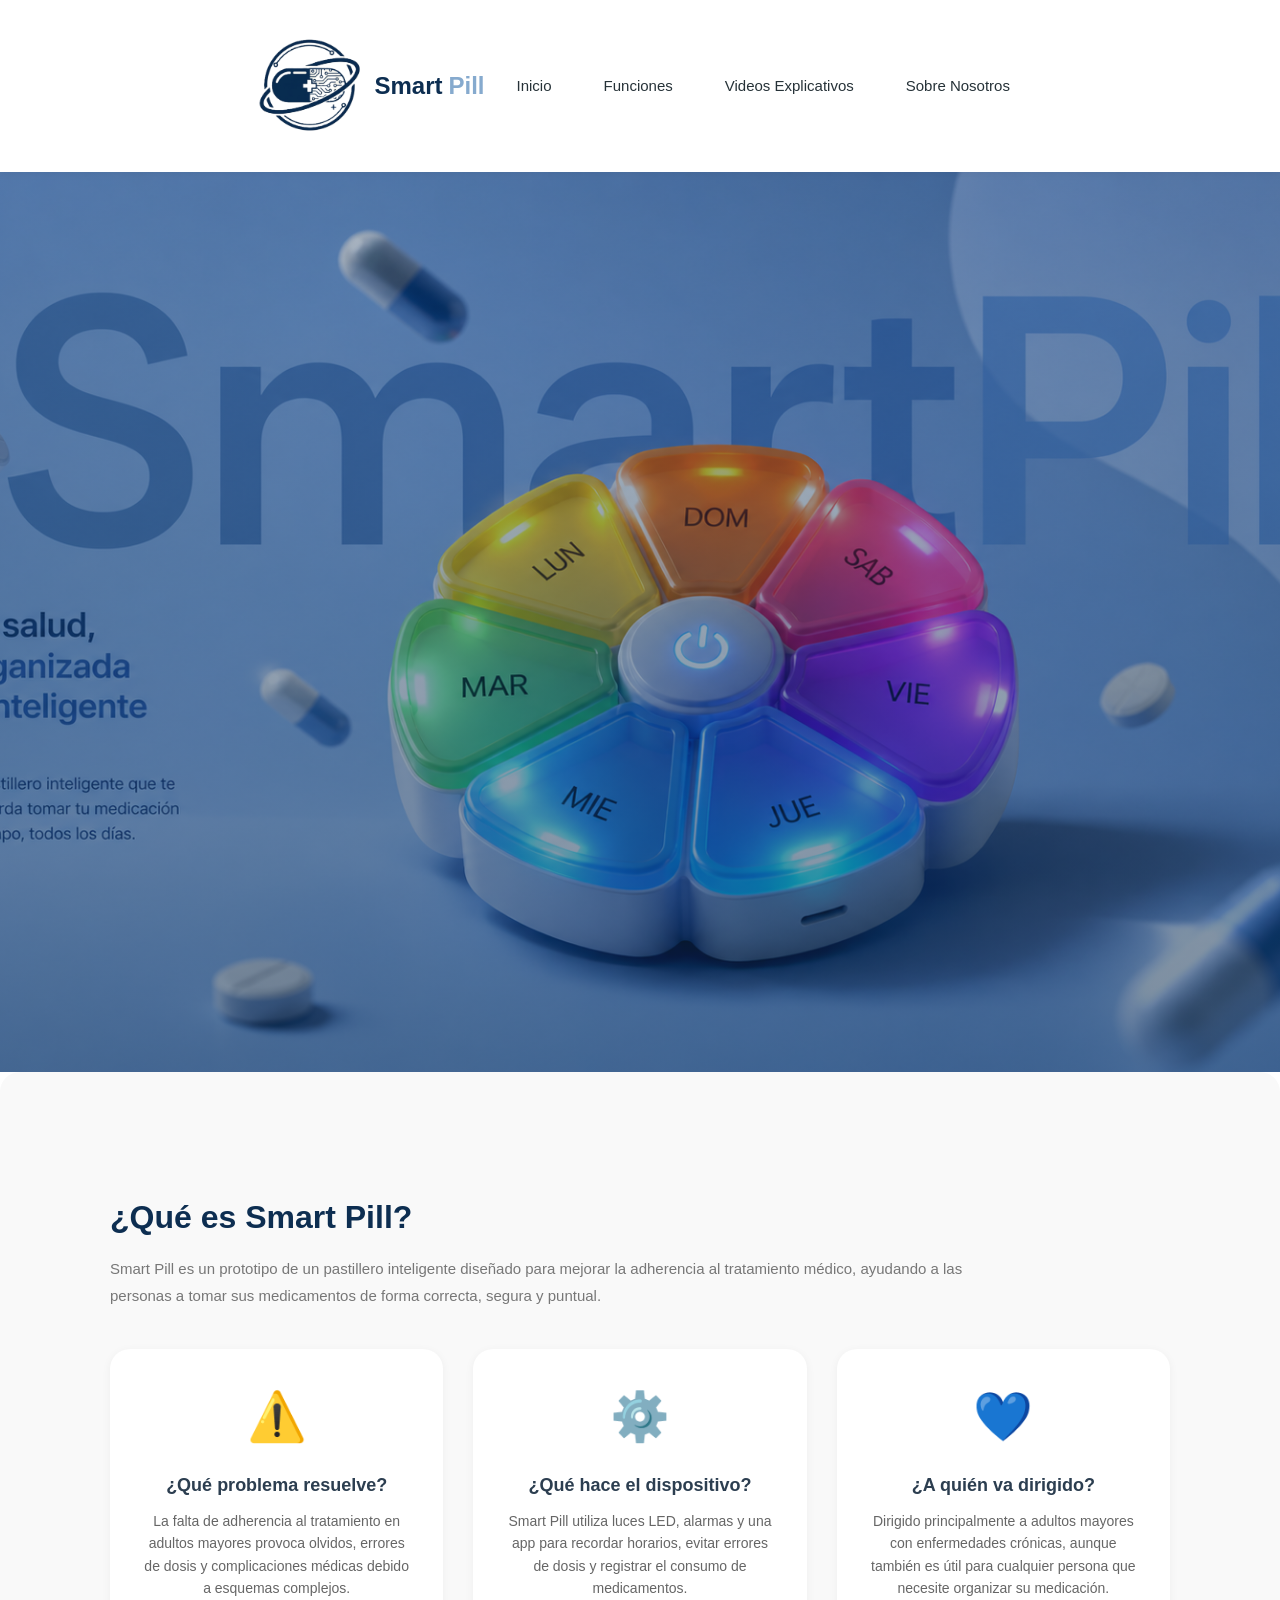
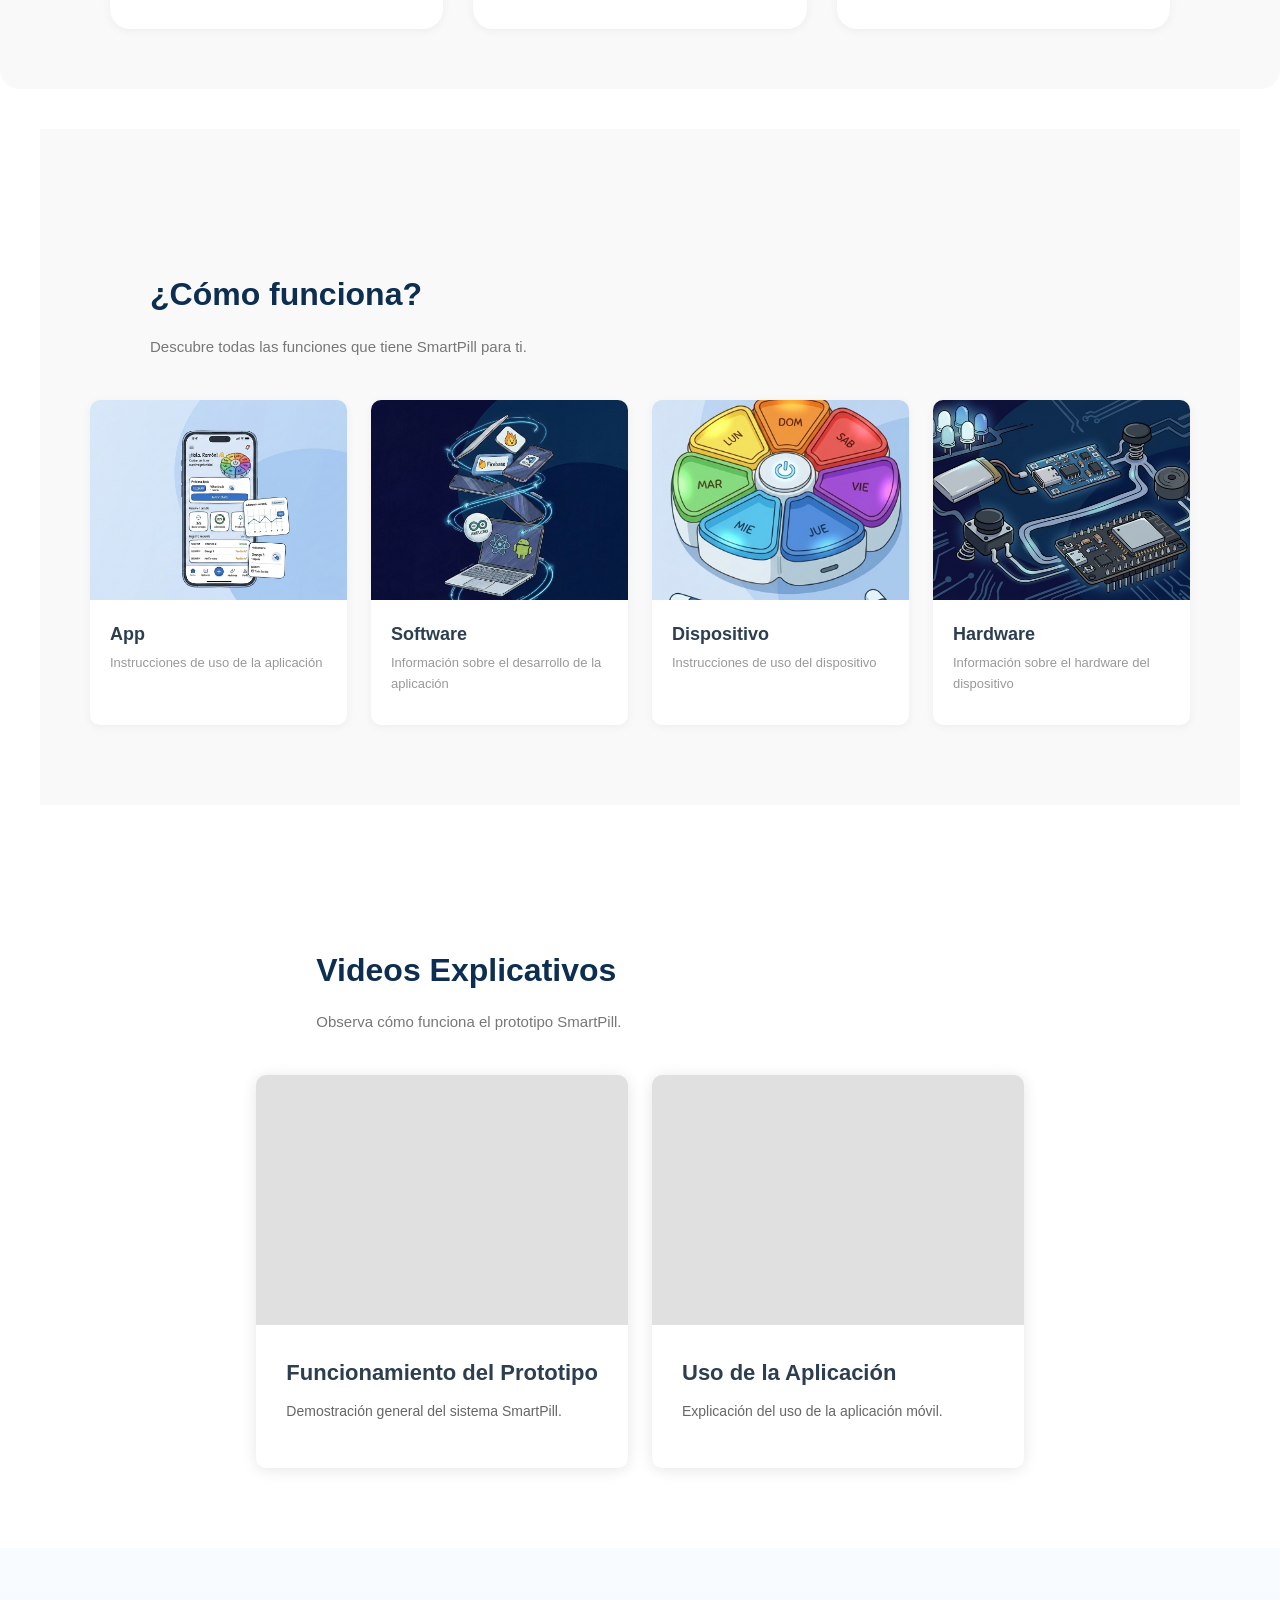
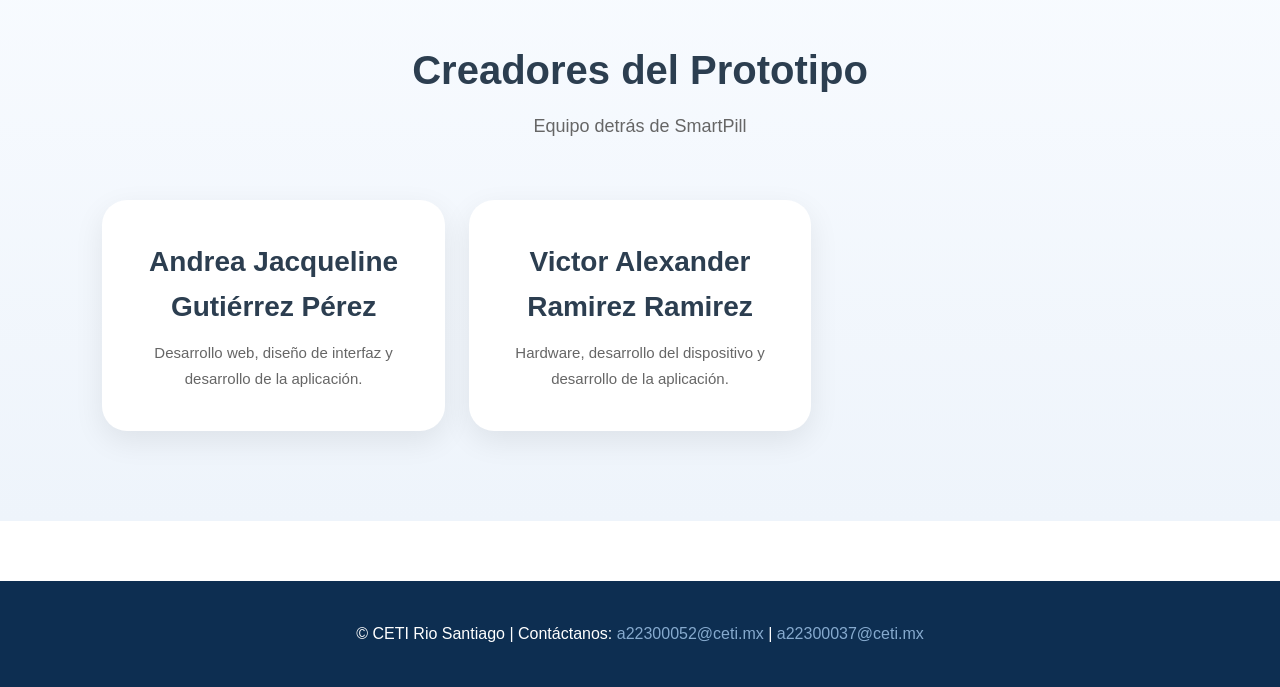
==== commit aed2a1bf: "el relative a celular nomas no" ====
--- a/index.html
+++ b/index.html
@@ -2,385 +2,250 @@
 <html lang="es">
 
 <head>
-    <meta charset="UTF-8">
-
-    <meta name="viewport" content="width=device-width, initial-scale=1.0">
-
-    <title>SmartPill Page</title>
-
-    <link rel="stylesheet" href="styles.css">
+  <meta charset="UTF-8" />
+  <meta name="viewport" content="width=device-width, initial-scale=1.0" />
+  <title>SmartPill Page</title>
+
+  <!-- Estilos principales (reemplazar con la versión limpia que te pasaré) -->
+  <link rel="stylesheet" href="styles.css" />
 </head>
 
 <body>
 
-    <!-- HEADER -->
-    <header>
-
-        <div class="logo">
-            <img src="logo.png" alt="Logo de la Empresa">
-
-            <span class="logo-text">Smart</span>
-            <span class="logo-text2">Pill</span>
-        </div>
-
-        <div class="nav-container">
-
-            <nav>
-                <ul>
-
-                    <li><a href="index.html">Inicio</a></li>
-
-                    <li class="dropdown">
-
-                        <a href="index.html#funciones">Funciones</a>
-
-                        <ul class="submenu-nav">
-                            <li><a href="app.html">App</a></li>
-                            <li><a href="software.html">Software</a></li>
-                            <li><a href="dispositivo.html">Dispositivo</a></li>
-                            <li><a href="hardware.html">Hardware</a></li>
-                        </ul>
-
-                    </li>
-
-                    <li><a href="#videos">Videos Explicativos</a></li>
-
-                    <li><a href="#nosotros">Sobre Nosotros</a></li>
-
-                </ul>
-            </nav>
-
-        </div>
-
-        <header>
-  <div class="header-inner">
-    <div class="logo">
-      <img src="logo.png" alt="SmartPill logo" />
-      <div>
-        <div class="logo-text">SmartPill</div>
-        <div class="logo-text2">SmartPill</div>
-      </div>
-    </div>
-
-    <!-- Hamburger (visible en mobile) -->
-    <button class="hamburger" id="hamburger" aria-label="Abrir menú" aria-expanded="false" aria-controls="main-nav">
-      <span class="bar"></span>
-    </button>
-
-    <!-- Navigation: conserva tu nav existente; añade id="main-nav" -->
-    <nav id="main-nav" class="nav-container" role="navigation">
-      <ul>
-        <li><a href="#inicio">Inicio</a></li>
-        <li><a href="#funciones">Funciones</a></li>
-        <li class="dropdown">
-          <a href="#videos">Videos Explicativos</a>
-          <ul class="submenu-nav">
-            <li><a href="#video1">Video 1</a></li>
-            <li><a href="#video2">Video 2</a></li>
-          </ul>
-        </li>
-        <li><a href="#sobre">Sobre Nosotros</a></li>
-      </ul>
-    </nav>
-  </div>
-</header>
-
-    </header>
-
-
-    <!-- HERO -->
-    <section class="hero">
-    </section>
-
-
-    <!-- DESCRIPCION -->
-    <section class="descripcion">
-
-        <h2 class="section-title">¿Qué es Smart Pill?</h2>
-
-        <p class="section-subtitle">
-            Smart Pill es un prototipo de un pastillero inteligente diseñado para mejorar
-            la adherencia al tratamiento médico, ayudando a las personas a tomar sus
-            medicamentos de forma correcta, segura y puntual.
+  <!-- HEADER -->
+  <header>
+    <div class="header-inner">
+      <a href="index.html" class="logo" aria-label="Inicio - SmartPill">
+        <img src="logo.png" alt="Logo de SmartPill" />
+        <div style="display:flex;flex-direction:row;gap:6px;align-items:center;">
+          <span class="logo-text">Smart</span>
+          <span class="logo-text2">Pill</span>
+        </div>
+      </a>
+
+      <!-- Hamburger (visible en mobile) -->
+      <button
+        class="hamburger"
+        id="hamburger"
+        aria-label="Abrir menú"
+        aria-expanded="false"
+        aria-controls="main-nav"
+        type="button"
+      >
+        <span class="bar"></span>
+      </button>
+
+      <!-- Navigation -->
+      <nav id="main-nav" class="nav-container" role="navigation" aria-label="Menú principal">
+        <ul>
+          <li><a href="index.html">Inicio</a></li>
+
+          <li class="dropdown">
+            <a href="#funciones">Funciones</a>
+            <ul class="submenu-nav" aria-label="Submenu funciones">
+              <li><a href="app.html">App</a></li>
+              <li><a href="software.html">Software</a></li>
+              <li><a href="dispositivo.html">Dispositivo</a></li>
+              <li><a href="hardware.html">Hardware</a></li>
+            </ul>
+          </li>
+
+          <li><a href="#videos">Videos Explicativos</a></li>
+          <li><a href="#nosotros">Sobre Nosotros</a></li>
+        </ul>
+      </nav>
+    </div>
+  </header>
+
+  <!-- HERO -->
+  <section class="hero" aria-hidden="false">
+
+  </section>
+
+  <!-- DESCRIPCION -->
+  <section class="descripcion">
+    <h2 class="section-title">¿Qué es Smart Pill?</h2>
+    <p class="section-subtitle">
+      Smart Pill es un prototipo de un pastillero inteligente diseñado para mejorar
+      la adherencia al tratamiento médico, ayudando a las personas a tomar sus
+      medicamentos de forma correcta, segura y puntual.
+    </p>
+
+    <div class="features">
+      <div class="feature">
+        <div class="feature-icon">⚠️</div>
+        <h3>¿Qué problema resuelve?</h3>
+        <p>
+          La falta de adherencia al tratamiento en adultos mayores provoca
+          olvidos, errores de dosis y complicaciones médicas debido a
+          esquemas complejos.
         </p>
-
-        <div class="features">
-
-            <div class="feature">
-
-                <div class="feature-icon">⚠️</div>
-
-                <h3>¿Qué problema resuelve?</h3>
-
-                <p>
-                    La falta de adherencia al tratamiento en adultos mayores provoca
-                    olvidos, errores de dosis y complicaciones médicas debido a
-                    esquemas complejos.
-                </p>
-
-            </div>
-
-            <div class="feature">
-
-                <div class="feature-icon">⚙️</div>
-
-                <h3>¿Qué hace el dispositivo?</h3>
-
-                <p>
-                    Smart Pill utiliza luces LED, alarmas y una app para recordar
-                    horarios, evitar errores de dosis y registrar el consumo
-                    de medicamentos.
-                </p>
-
-            </div>
-
-            <div class="feature">
-
-                <div class="feature-icon">💙</div>
-
-                <h3>¿A quién va dirigido?</h3>
-
-                <p>
-                    Dirigido principalmente a adultos mayores con enfermedades
-                    crónicas, aunque también es útil para cualquier persona
-                    que necesite organizar su medicación.
-                </p>
-
-            </div>
-
-        </div>
-
-    </section>
-
-
-    <!-- FUNCIONES -->
-    <section class="section funciones" id="funciones">
-
-        <h2 class="section-title">¿Cómo funciona?</h2>
-
-        <p class="section-subtitle">
-            Descubre todas las funciones que tiene SmartPill para ti.
+      </div>
+
+      <div class="feature">
+        <div class="feature-icon">⚙️</div>
+        <h3>¿Qué hace el dispositivo?</h3>
+        <p>
+          Smart Pill utiliza luces LED, alarmas y una app para recordar
+          horarios, evitar errores de dosis y registrar el consumo
+          de medicamentos.
         </p>
-
-        <div class="funciones-grid">
-
-            <a href="app.html" class="funciones-card">
-
-                <div class="funciones-image img1"></div>
-
-                <div class="funciones-info">
-                    <div class="funciones-name">App</div>
-
-                    <div class="funciones-location">
-                        Instrucciones de uso de la aplicación
-                    </div>
-                </div>
-
-            </a>
-
-            <a href="software.html" class="funciones-card">
-
-                <div class="funciones-image img2"></div>
-
-                <div class="funciones-info">
-                    <div class="funciones-name">Software</div>
-
-                    <div class="funciones-location">
-                        Información sobre el desarrollo de la aplicación
-                    </div>
-                </div>
-
-            </a>
-
-            <a href="dispositivo.html" class="funciones-card">
-
-                <div class="funciones-image img3"></div>
-
-                <div class="funciones-info">
-                    <div class="funciones-name">Dispositivo</div>
-
-                    <div class="funciones-location">
-                        Instrucciones de uso del dispositivo
-                    </div>
-                </div>
-
-            </a>
-
-            <a href="hardware.html" class="funciones-card">
-
-                <div class="funciones-image img4"></div>
-
-                <div class="funciones-info">
-                    <div class="funciones-name">Hardware</div>
-
-                    <div class="funciones-location">
-                        Información sobre el hardware del dispositivo
-                    </div>
-                </div>
-
-            </a>
-
-        </div>
-
-    </section>
-
-
-    <!-- VIDEOS -->
-    <section class="section videos" id="videos">
-
-        <h2 class="section-title">Videos Explicativos</h2>
-
-        <p class="section-subtitle">
-            Observa cómo funciona el prototipo SmartPill.
+      </div>
+
+      <div class="feature">
+        <div class="feature-icon">💙</div>
+        <h3>¿A quién va dirigido?</h3>
+        <p>
+          Dirigido principalmente a adultos mayores con enfermedades
+          crónicas, aunque también es útil para cualquier persona
+          que necesite organizar su medicación.
         </p>
-
-        <div class="videos-grid">
-
-            <div class="videos-card">
-
-                <div class="videos-image"></div>
-
-                <div class="videos-info">
-
-                    <div class="videos-name">
-                        Funcionamiento del Prototipo
-                    </div>
-
-                    <div class="videos-description">
-                        Demostración general del sistema SmartPill.
-                    </div>
-
-                </div>
-
-            </div>
-
-            <div class="videos-card">
-
-                <div class="videos-image"></div>
-
-                <div class="videos-info">
-
-                    <div class="videos-name">
-                        Uso de la Aplicación
-                    </div>
-
-                    <div class="videos-description">
-                        Explicación del uso de la aplicación móvil.
-                    </div>
-
-                </div>
-
-            </div>
-
-        </div>
-
-    </section>
-
-
-    <!-- CREADORES -->
-    <section class="creadores" id="nosotros">
-
-        <div class="creadores-header">
-
-            <h2>Creadores del Prototipo</h2>
-
-            <p>Equipo detrás de SmartPill</p>
-
-        </div>
-
-        <div class="creadores-grid">
-
-            <div class="creador-card">
-
-                <h3>Andrea Jacqueline Gutiérrez Pérez</h3>
-
-                <p class="creador-desc">
-                    Desarrollo web, diseño de interfaz y desarrollo de la aplicación.
-                </p>
-
-            </div>
-
-            <div class="creador-card">
-
-                <h3>Victor Alexander Ramirez Ramirez</h3>
-
-                <p class="creador-desc">
-                    Hardware, desarrollo del dispositivo y desarrollo de la aplicación.
-                </p>
-
-            </div>
-
-        </div>
-
-    </section>
-
-
-    <!-- FOOTER -->
-    <footer>
-
-        <p>
-            &copy; CETI Rio Santiago | Contáctanos:
-
-            <a href="mailto:a22300052@ceti.mx">
-                a22300052@ceti.mx
-            </a>
-
-            |
-
-            <a href="mailto:a22300037@ceti.mx">
-                a22300037@ceti.mx
-            </a>
-        </p>
-
-    </footer>
-
-    <script>
-  (function(){
-    const header = document.querySelector('header');
-    const btn = document.getElementById('hamburger');
-    const nav = document.getElementById('main-nav');
-    if(!btn || !header || !nav) return;
-
-    btn.addEventListener('click', () => {
-      const open = header.classList.toggle('menu-open');
-      btn.setAttribute('aria-expanded', open ? 'true' : 'false');
-      // optionally lock body scroll when menu is open:
-      document.body.style.overflow = open ? 'hidden' : '';
-    });
-
-    // For submenu toggling on mobile - we'll toggle class 'open' on parent <li>
-    document.querySelectorAll('nav .dropdown > a').forEach(link => {
-      link.addEventListener('click', (e) => {
-        // only on mobile sizes
-        if (window.innerWidth <= 768) {
-          e.preventDefault();
-          const parent = link.parentElement;
-          parent.classList.toggle('open');
+      </div>
+    </div>
+  </section>
+
+  <!-- FUNCIONES -->
+  <section class="section funciones" id="funciones">
+    <h2 class="section-title">¿Cómo funciona?</h2>
+    <p class="section-subtitle">Descubre todas las funciones que tiene SmartPill para ti.</p>
+
+    <div class="funciones-grid">
+      <a href="app.html" class="funciones-card">
+        <div class="funciones-image img1" role="img" aria-label="App"></div>
+        <div class="funciones-info">
+          <div class="funciones-name">App</div>
+          <div class="funciones-location">Instrucciones de uso de la aplicación</div>
+        </div>
+      </a>
+
+      <a href="software.html" class="funciones-card">
+        <div class="funciones-image img2" role="img" aria-label="Software"></div>
+        <div class="funciones-info">
+          <div class="funciones-name">Software</div>
+          <div class="funciones-location">Información sobre el desarrollo de la aplicación</div>
+        </div>
+      </a>
+
+      <a href="dispositivo.html" class="funciones-card">
+        <div class="funciones-image img3" role="img" aria-label="Dispositivo"></div>
+        <div class="funciones-info">
+          <div class="funciones-name">Dispositivo</div>
+          <div class="funciones-location">Instrucciones de uso del dispositivo</div>
+        </div>
+      </a>
+
+      <a href="hardware.html" class="funciones-card">
+        <div class="funciones-image img4" role="img" aria-label="Hardware"></div>
+        <div class="funciones-info">
+          <div class="funciones-name">Hardware</div>
+          <div class="funciones-location">Información sobre el hardware del dispositivo</div>
+        </div>
+      </a>
+    </div>
+  </section>
+
+  <!-- VIDEOS -->
+  <section class="section videos" id="videos">
+    <h2 class="section-title">Videos Explicativos</h2>
+    <p class="section-subtitle">Observa cómo funciona el prototipo SmartPill.</p>
+
+    <div class="videos-grid">
+      <div class="videos-card">
+        <div class="videos-image" role="img" aria-label="Funcionamiento del prototipo"></div>
+        <div class="videos-info">
+          <div class="videos-name">Funcionamiento del Prototipo</div>
+          <div class="videos-description">Demostración general del sistema SmartPill.</div>
+        </div>
+      </div>
+
+      <div class="videos-card">
+        <div class="videos-image" role="img" aria-label="Uso de la aplicación"></div>
+        <div class="videos-info">
+          <div class="videos-name">Uso de la Aplicación</div>
+          <div class="videos-description">Explicación del uso de la aplicación móvil.</div>
+        </div>
+      </div>
+    </div>
+  </section>
+
+  <!-- CREADORES -->
+  <section class="creadores" id="nosotros">
+    <div class="creadores-header">
+      <h2>Creadores del Prototipo</h2>
+      <p>Equipo detrás de SmartPill</p>
+    </div>
+
+    <div class="creadores-grid">
+      <div class="creador-card">
+        <h3>Andrea Jacqueline Gutiérrez Pérez</h3>
+        <p class="creador-desc">Desarrollo web, diseño de interfaz y desarrollo de la aplicación.</p>
+      </div>
+
+      <div class="creador-card">
+        <h3>Victor Alexander Ramirez Ramirez</h3>
+        <p class="creador-desc">Hardware, desarrollo del dispositivo y desarrollo de la aplicación.</p>
+      </div>
+    </div>
+  </section>
+
+  <!-- FOOTER -->
+  <footer>
+    <p>
+      &copy; CETI Rio Santiago | Contáctanos:
+      <a href="mailto:a22300052@ceti.mx">a22300052@ceti.mx</a> |
+      <a href="mailto:a22300037@ceti.mx">a22300037@ceti.mx</a>
+    </p>
+  </footer>
+
+  <!-- Script para menú hamburguesa + submenus (no requiere librerías) -->
+  <script>
+    (function () {
+      const header = document.querySelector('header');
+      const btn = document.getElementById('hamburger');
+      const nav = document.getElementById('main-nav');
+
+      if (!btn || !header || !nav) return;
+
+      btn.addEventListener('click', () => {
+        const open = document.body.classList.toggle('menu-open');
+        btn.setAttribute('aria-expanded', open ? 'true' : 'false');
+        document.body.style.overflowX = open ? 'hidden' : '';      });
+
+      // Toggle submenus on mobile
+      document.querySelectorAll('#main-nav .dropdown > a').forEach((link) => {
+        link.addEventListener('click', (e) => {
+          if (window.innerWidth <= 768) {
+            e.preventDefault();
+            const parent = link.parentElement;
+            parent.classList.toggle('open');
+          }
+        });
+      });
+
+      // Close menu when resizing to desktop
+      window.addEventListener('resize', () => {
+        if (window.innerWidth > 768 && document.body.classList.contains('menu-open')) {
+          document.body.classList.remove('menu-open');
+          btn.setAttribute('aria-expanded', 'false');
+          document.body.style.overflow = '';
+          // close any open submenu states
+          document.querySelectorAll('#main-nav .dropdown.open').forEach(li => li.classList.remove('open'));
         }
       });
-    });
-
-    // Close menu on resize to desktop
-    window.addEventListener('resize', () => {
-      if(window.innerWidth > 768 && header.classList.contains('menu-open')) {
-        header.classList.remove('menu-open');
-        btn.setAttribute('aria-expanded', 'false');
-        document.body.style.overflow = '';
-      }
-    });
-
-    // Close on outside click (optional)
-    document.addEventListener('click', (e) => {
-      if(!header.classList.contains('menu-open')) return;
-      if(!header.contains(e.target)) {
-        header.classList.remove('menu-open');
-        btn.setAttribute('aria-expanded', 'false');
-        document.body.style.overflow = '';
-      }
-    });
-  })();
-</script>
-
+
+      // Close menu on outside click
+      document.addEventListener('click', (e) => {
+        if (!document.body.classList.contains('menu-open')) return;
+        // if click is outside header-inner, close menu
+        const headerInner = document.querySelector('.header-inner');
+        if (headerInner && !headerInner.contains(e.target)) {
+          document.body.classList.remove('menu-open');
+          btn.setAttribute('aria-expanded', 'false');
+          document.body.style.overflow = '';
+        }
+      });
+    })();
+  </script>
 </body>
 
 </html>
--- a/styles.css
+++ b/styles.css
@@ -1135,15 +1135,15 @@
 .hamburger .bar::after{ top: 8px; }
 
 /* when header has class menu-open, animate hamburger to X */
-header.menu-open .hamburger .bar{
+body.menu-open .hamburger .bar{
   transform: rotate(45deg);
   background: transparent;
 }
-header.menu-open .hamburger .bar::before{
+body.menu-open .hamburger .bar::before{
   transform: rotate(90deg);
   top: 0;
 }
-header.menu-open .hamburger .bar::after{
+body.menu-open .hamburger .bar::after{
   opacity: 0;
   transform: translateX(10px);
 }
@@ -1268,134 +1268,163 @@
    - force grids to single column
    ===================== */
 @media (max-width: 768px){
-  :root{ --gutter: 18px; }
-  .header-inner{ padding:12px 16px; }
-
-  /* Show hamburger, hide full nav by default */
-  .hamburger{ display:flex; }
-  nav ul{ display:flex; gap:10px; align-items:center; margin:0; padding:0; }
-
-  /* We'll hide the desktop nav and show mobile layout via header.menu-open */
-  /* Desktop: nav inline; Mobile default: hide nav items (except we keep as hidden via CSS below) */
-  nav ul { display: none; } /* hidden by default on mobile */
-
-  /* when menu open -> show nav as column full width dropdown */
-  header.menu-open nav ul {
-    display:flex;
+
+  :root{
+    --gutter: 18px;
+  }
+
+  /* HEADER */
+  .header-inner{
+    padding: 12px 16px;
+    position: relative;
+  }
+
+  .logo{
+    gap: 8px;
+  }
+
+  .logo img{
+    height: 48px;
+    width: auto;
+  }
+
+  .logo-text,
+  .logo-text2{
+    font-size: 16px;
+    font-weight: 700;
+  }
+
+  /* HAMBURGER */
+  .hamburger{
+    display: flex;
+    align-items: center;
+    justify-content: center;
+    margin-left: auto;
+    z-index: 2000;
+  }
+
+  /* NAV */
+  nav{
+    width: auto;
+  }
+
+  nav ul{
+    display: none;
+    list-style: none;
+  }
+
+  /* MENU ABIERTO */
+  body.menu-open nav ul{
+
+    display: flex;
     flex-direction: column;
-    gap: 6px;
-    align-items: stretch;
-    margin: 0;
-    padding: 12px 16px 20px 16px;
+    gap: 10px;
+
+    position: fixed;
+
+    top: 75px;
+    left: 0;
+
+    width: 100%;
+    height: auto;
+
+    padding: 20px;
+
     background: white;
-    position: absolute;
-    top: calc(var(--header-height) + 8px);
-    left: 8px;
-    right: 8px;
-    border-radius: 12px;
-    box-shadow: 0 16px 36px rgba(4,20,40,0.12);
-    z-index:150;
-  }
-
-  header.menu-open nav ul li {
-    display:block;
-  }
-
-  header.menu-open nav a{
-    padding: 10px 12px;
-    font-size:15px;
+
+    box-shadow: 0 10px 30px rgba(0,0,0,0.12);
+
+    z-index: 1500;
+  }
+
+  body.menu-open nav ul li{
+    width: 100%;
+  }
+
+  body.menu-open nav ul li a{
+
+    display: block;
+
+    width: 100%;
+
+    padding: 14px 16px;
+
+    font-size: 16px;
+
+    border-radius: 10px;
+
     color: #172b3a;
+  }
+
+  body.menu-open nav ul li a:hover{
+    background: #0f5583;
+    color: white;
+  }
+
+  /* SUBMENU */
+  body.menu-open .submenu-nav{
+
+    position: static;
+
+    display: none;
+
+    padding-left: 15px;
+
+    margin-top: 5px;
+
     background: transparent;
-    border-radius: 8px;
-    display:block;
-  }
-  header.menu-open .submenu-nav{
-    position: static;
+
     box-shadow: none;
-    padding-left: 10px;
-    margin-top:6px;
-    display:none;
-    background: transparent;
-  }
-  /* Expand submenu inside mobile menu on click - we'll rely on small JS to toggle class .open */
-  header.menu-open nav li.open > .submenu-nav{
-    display:block;
-    padding-left: 12px;
-    margin-top: 6px;
-  }
-  header.menu-open nav li.open > a::after{
-    content: "▲";
-    float: right;
-    font-size:12px;
-    transform: rotate(0deg);
-  }
-
-  /* Logo adjustments */
-  .logo{ gap:8px; }
-  .logo img{ height:48px; width:auto; }
-  .logo-text, .logo-text2{ font-size:16px; font-weight:700; }
-
-  /* Submenu alignment on mobile */
-  .dropdown .submenu-nav{ right:auto; left:0; min-width: auto; }
-
-  /* Hero: use mobile hero image (lighter weight and crop) */
+  }
+
+  body.menu-open nav li.open > .submenu-nav{
+    display: flex;
+    flex-direction: column;
+  }
+
+  /* HERO */
   .hero{
-    min-height:60vh;
-    padding:36px 12px;
+    min-height: 60vh;
+
+    padding: 36px 12px;
+
     background-image: url('fondo_principal_mobile.png');
-    background-size:cover;
-    background-position:center;
-  }
-  .hero h1{ font-size:28px; margin-bottom:10px; }
-  .hero p{ font-size:14px; margin-bottom:14px; }
-
-  /* Sections stack vertically */
-  .section{ padding:36px 16px; }
-  .section-title{ font-size:24px; text-align:center; margin-bottom:8px; }
-  .section-subtitle{ font-size:13px; text-align:center; margin-bottom:20px; }
-
-  /* Grids become single column by default */
-  .grid.cols-2, .grid.cols-3, .grid.cols-4{ grid-template-columns: 1fr; }
-  .funciones-grid{ grid-template-columns: repeat(2,1fr); gap:14px; }
-  .videos-grid{ grid-template-columns: 1fr; gap:18px; }
-  .creadores-grid{ grid-template-columns: 1fr; gap:18px; }
-
-  /* Hide / show helpers */
-  .hide-mobile{ display:none; }
-  .show-mobile{ display:block; }
-
-  /* Footer smaller */
-  footer{ padding:24px 16px; text-align:center; }
-
-  /* Carousel fallback adjustments */
-  .carousel-fallback .card{ min-width:82%; margin-left:8px; margin-right:8px; box-shadow:0 8px 26px rgba(4,20,40,0.06); border-radius:16px; }
-
-  /* Buttons */
-  .btn{ padding:10px 14px; font-size:14px; }
-}
-
-/* =====================
-   Responsive: Very small (<=480px)
-   Extra tweaks to ensure one-line header and legibility
-   ===================== */
-@media (max-width: 480px){
-  .logo img{ height:44px; }
-  .logo-text, .logo-text2{ font-size:14px; }
-  nav a{ font-size:12px; padding:6px 6px; }
-  .hero h1{ font-size:22px; }
-  .section-title{ font-size:20px; }
-  .feature-card p, .card p{ font-size:13px; }
-  .funciones-grid{ grid-template-columns: 1fr; }
-}
-
-/* =====================
-   Accessibility helpers
-   ===================== */
-.sr-only{
-  position:absolute !important;
-  height:1px; width:1px;
-  overflow:hidden; clip:rect(1px,1px,1px,1px);
-  white-space:nowrap;
-}
-
-/* End of file */+
+    background-size: cover;
+    background-position: center;
+  }
+
+  /* SECTIONS */
+  .section{
+    padding: 36px 16px;
+  }
+
+  .section-title{
+    font-size: 24px;
+    text-align: center;
+  }
+
+  .section-subtitle{
+    font-size: 13px;
+    text-align: center;
+  }
+
+  /* GRIDS */
+  .funciones-grid{
+    grid-template-columns: repeat(2,1fr);
+    gap: 14px;
+  }
+
+  .videos-grid{
+    grid-template-columns: 1fr;
+  }
+
+  .creadores-grid{
+    grid-template-columns: 1fr;
+  }
+
+  footer{
+    padding: 24px 16px;
+    text-align: center;
+  }
+}
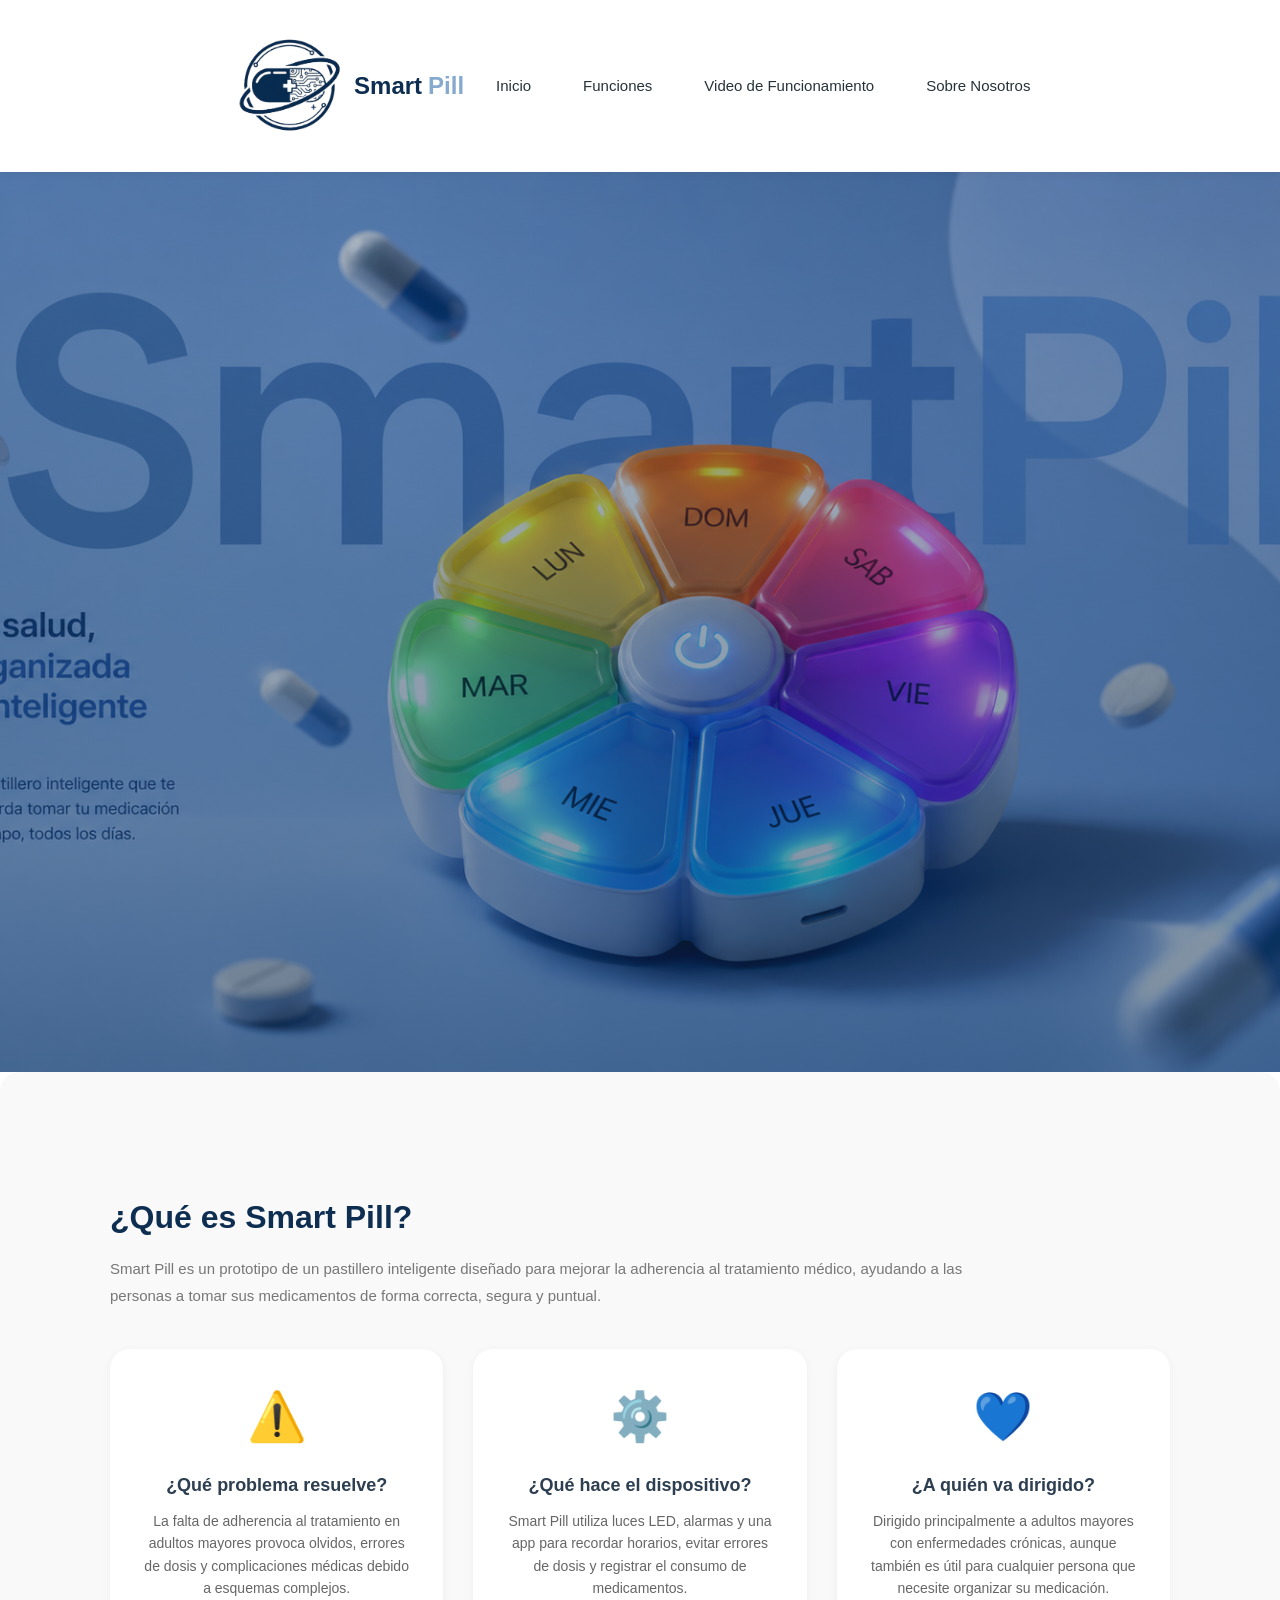
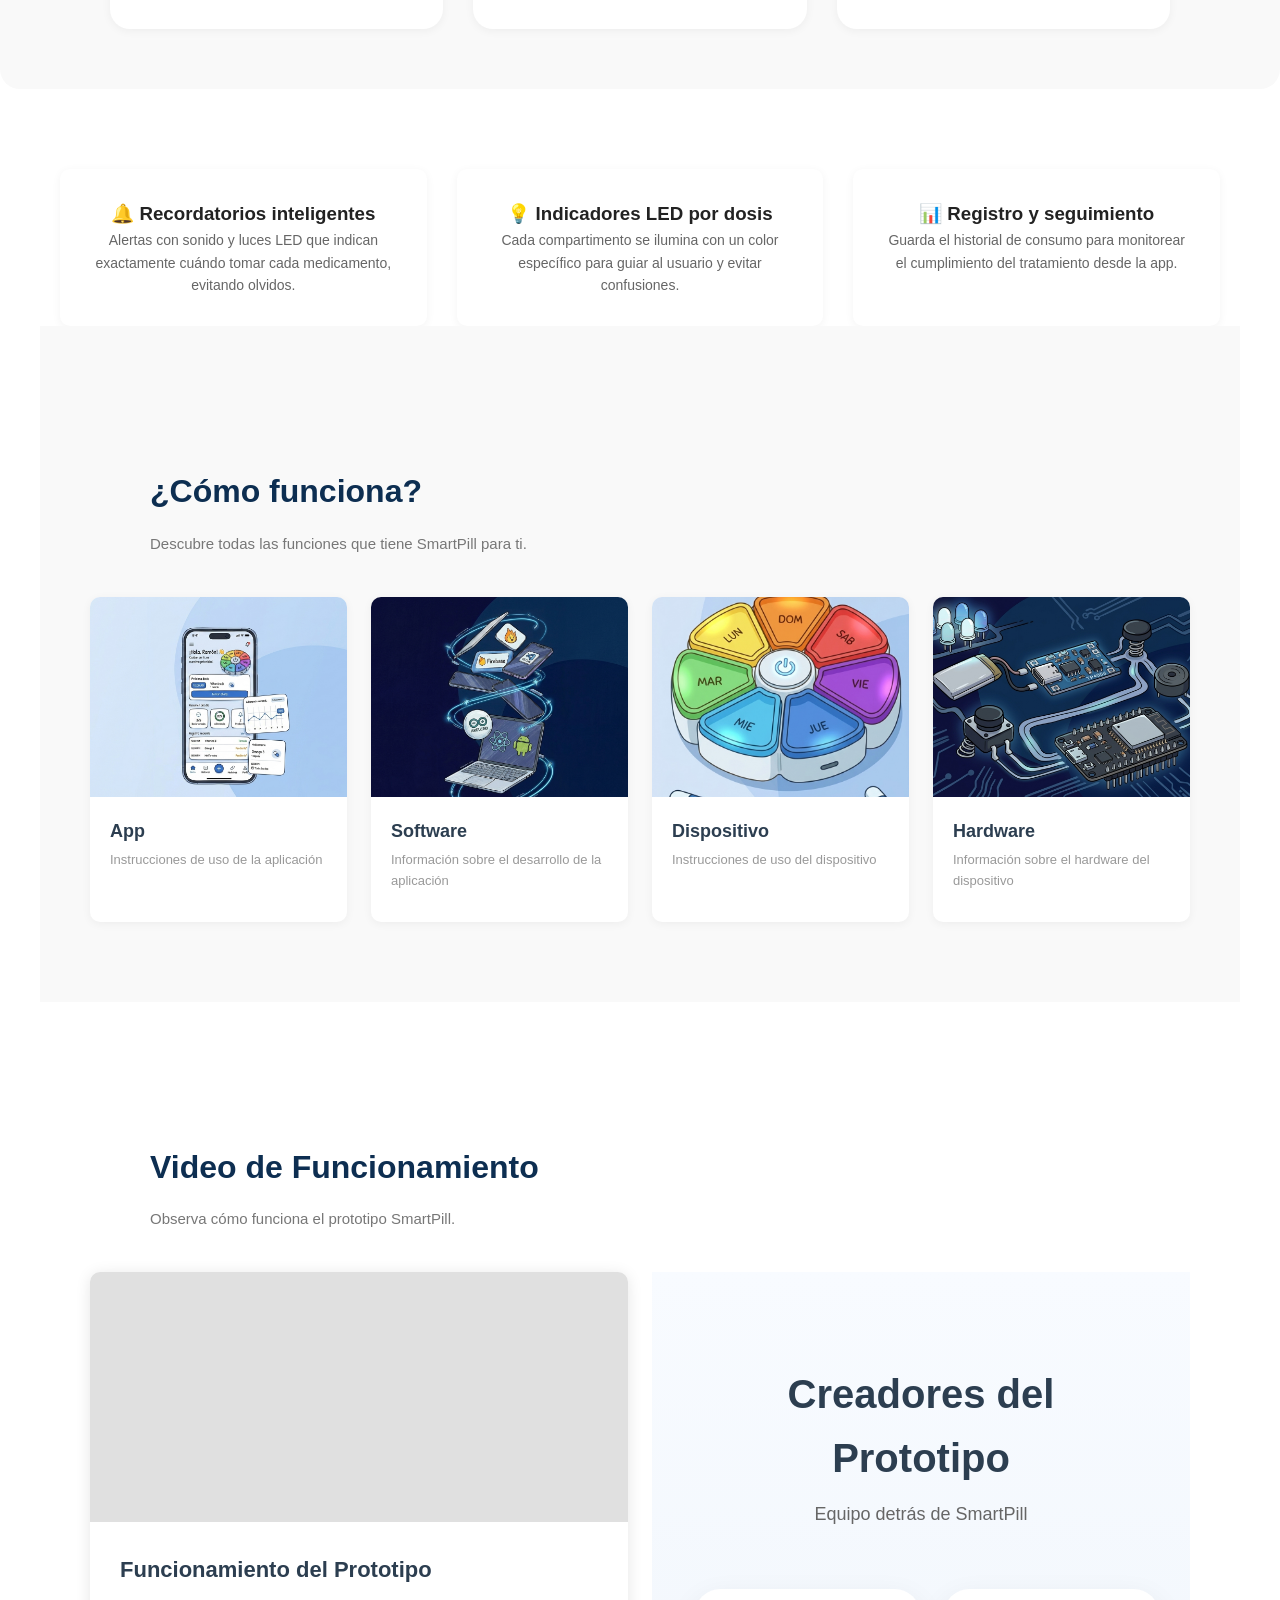
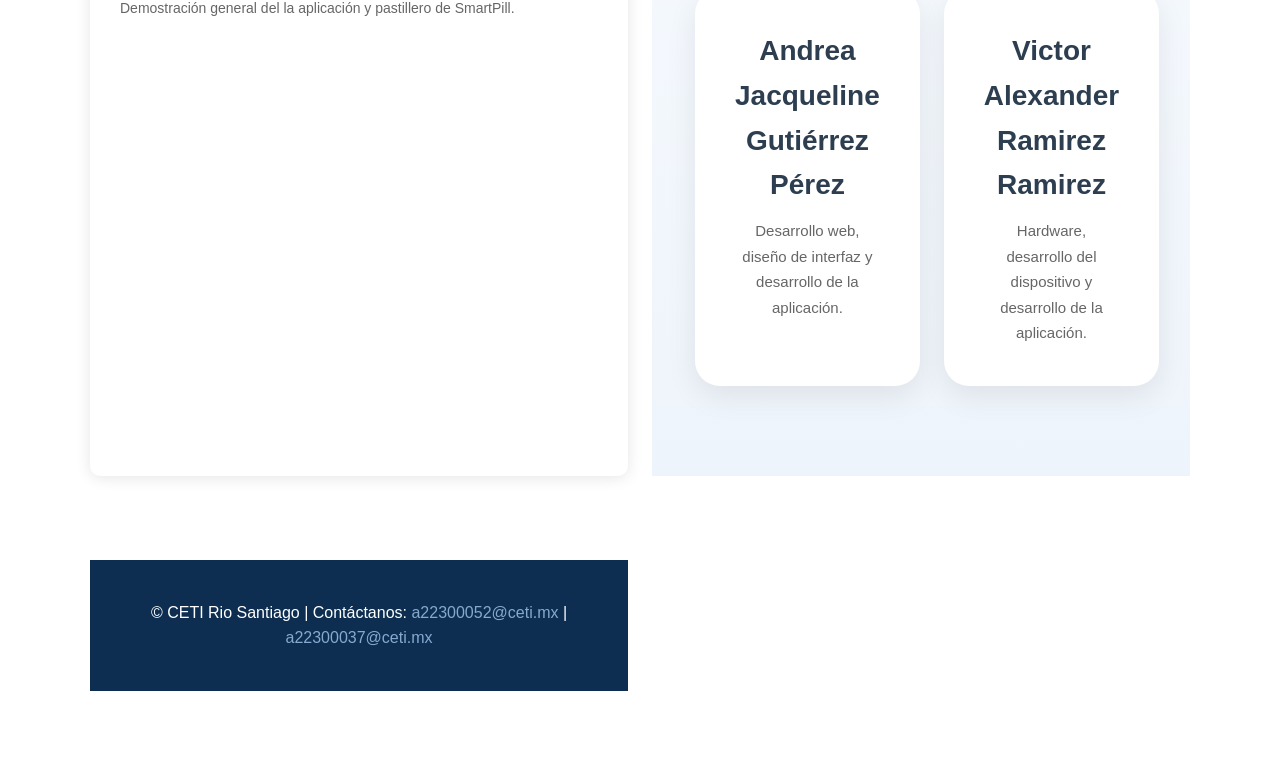
==== commit dda7d529: "Ya funciona relative y menu hamburguesa :))" ====
--- a/index.html
+++ b/index.html
@@ -50,7 +50,7 @@
             </ul>
           </li>
 
-          <li><a href="#videos">Videos Explicativos</a></li>
+          <li><a href="#videos">Video de Funcionamiento</a></li>
           <li><a href="#nosotros">Sobre Nosotros</a></li>
         </ul>
       </nav>
@@ -104,6 +104,23 @@
     </div>
   </section>
 
+  <div class="stats">
+            <div class="stat">
+                <h3>🔔 Recordatorios inteligentes</h3>
+                <div class="stat-label">Alertas con sonido y luces LED que indican exactamente cuándo tomar cada medicamento, evitando olvidos.</div>
+            </div>
+
+            <div class="stat">
+                <h3>💡 Indicadores LED por dosis</h3>
+                <div class="stat-label">Cada compartimento se ilumina con un color específico para guiar al usuario y evitar confusiones.</div>
+            </div>
+
+            <div class="stat">
+                <h3>📊 Registro y seguimiento</h3>
+                <div class="stat-label">Guarda el historial de consumo para monitorear el cumplimiento del tratamiento desde la app.</div>
+            </div>
+        </div>
+
   <!-- FUNCIONES -->
   <section class="section funciones" id="funciones">
     <h2 class="section-title">¿Cómo funciona?</h2>
@@ -146,7 +163,7 @@
 
   <!-- VIDEOS -->
   <section class="section videos" id="videos">
-    <h2 class="section-title">Videos Explicativos</h2>
+    <h2 class="section-title">Video de Funcionamiento</h2>
     <p class="section-subtitle">Observa cómo funciona el prototipo SmartPill.</p>
 
     <div class="videos-grid">
@@ -154,19 +171,9 @@
         <div class="videos-image" role="img" aria-label="Funcionamiento del prototipo"></div>
         <div class="videos-info">
           <div class="videos-name">Funcionamiento del Prototipo</div>
-          <div class="videos-description">Demostración general del sistema SmartPill.</div>
-        </div>
-      </div>
-
-      <div class="videos-card">
-        <div class="videos-image" role="img" aria-label="Uso de la aplicación"></div>
-        <div class="videos-info">
-          <div class="videos-name">Uso de la Aplicación</div>
-          <div class="videos-description">Explicación del uso de la aplicación móvil.</div>
-        </div>
-      </div>
-    </div>
-  </section>
+          <div class="videos-description">Demostración general del la aplicación y pastillero de SmartPill.</div>
+        </div>
+      </div>
 
   <!-- CREADORES -->
   <section class="creadores" id="nosotros">
--- a/styles.css
+++ b/styles.css
@@ -1299,7 +1299,7 @@
     display: flex;
     align-items: center;
     justify-content: center;
-    margin-left: auto;
+    margin-left: 230px;
     z-index: 2000;
   }
 
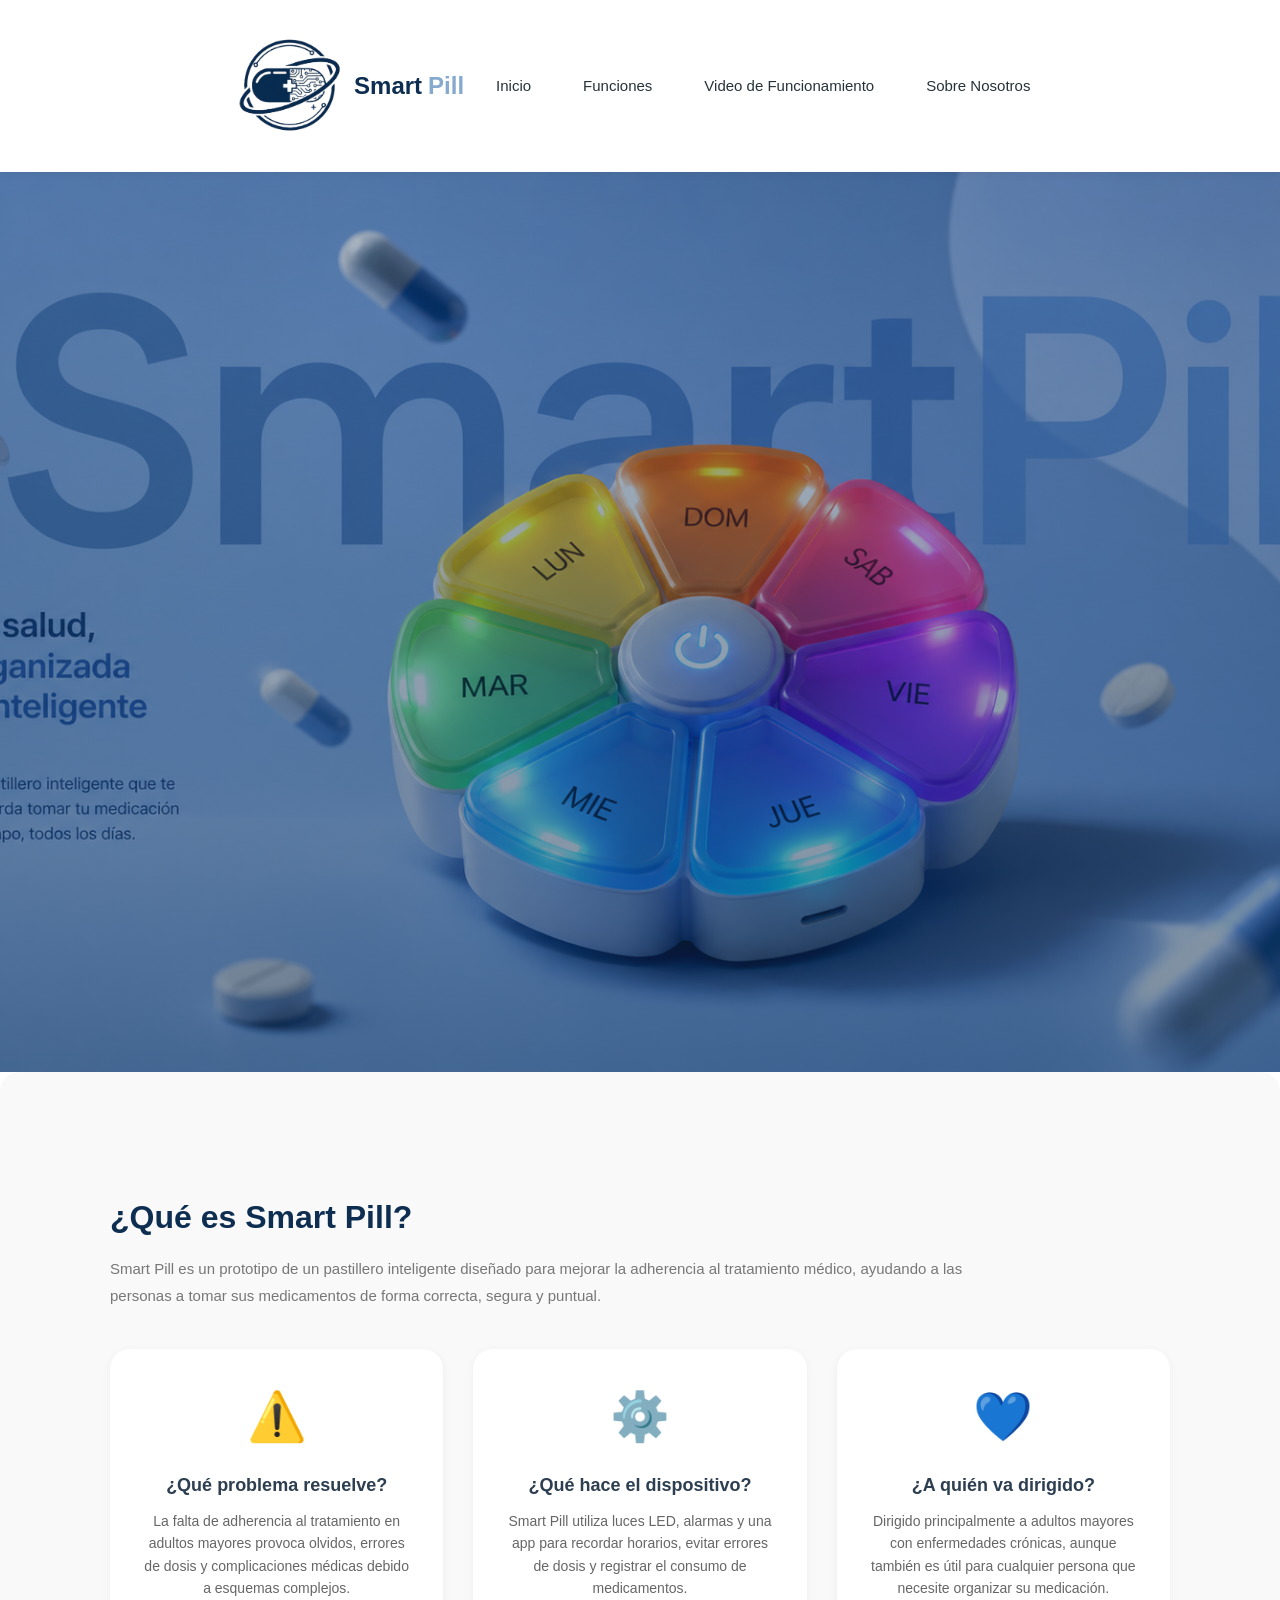
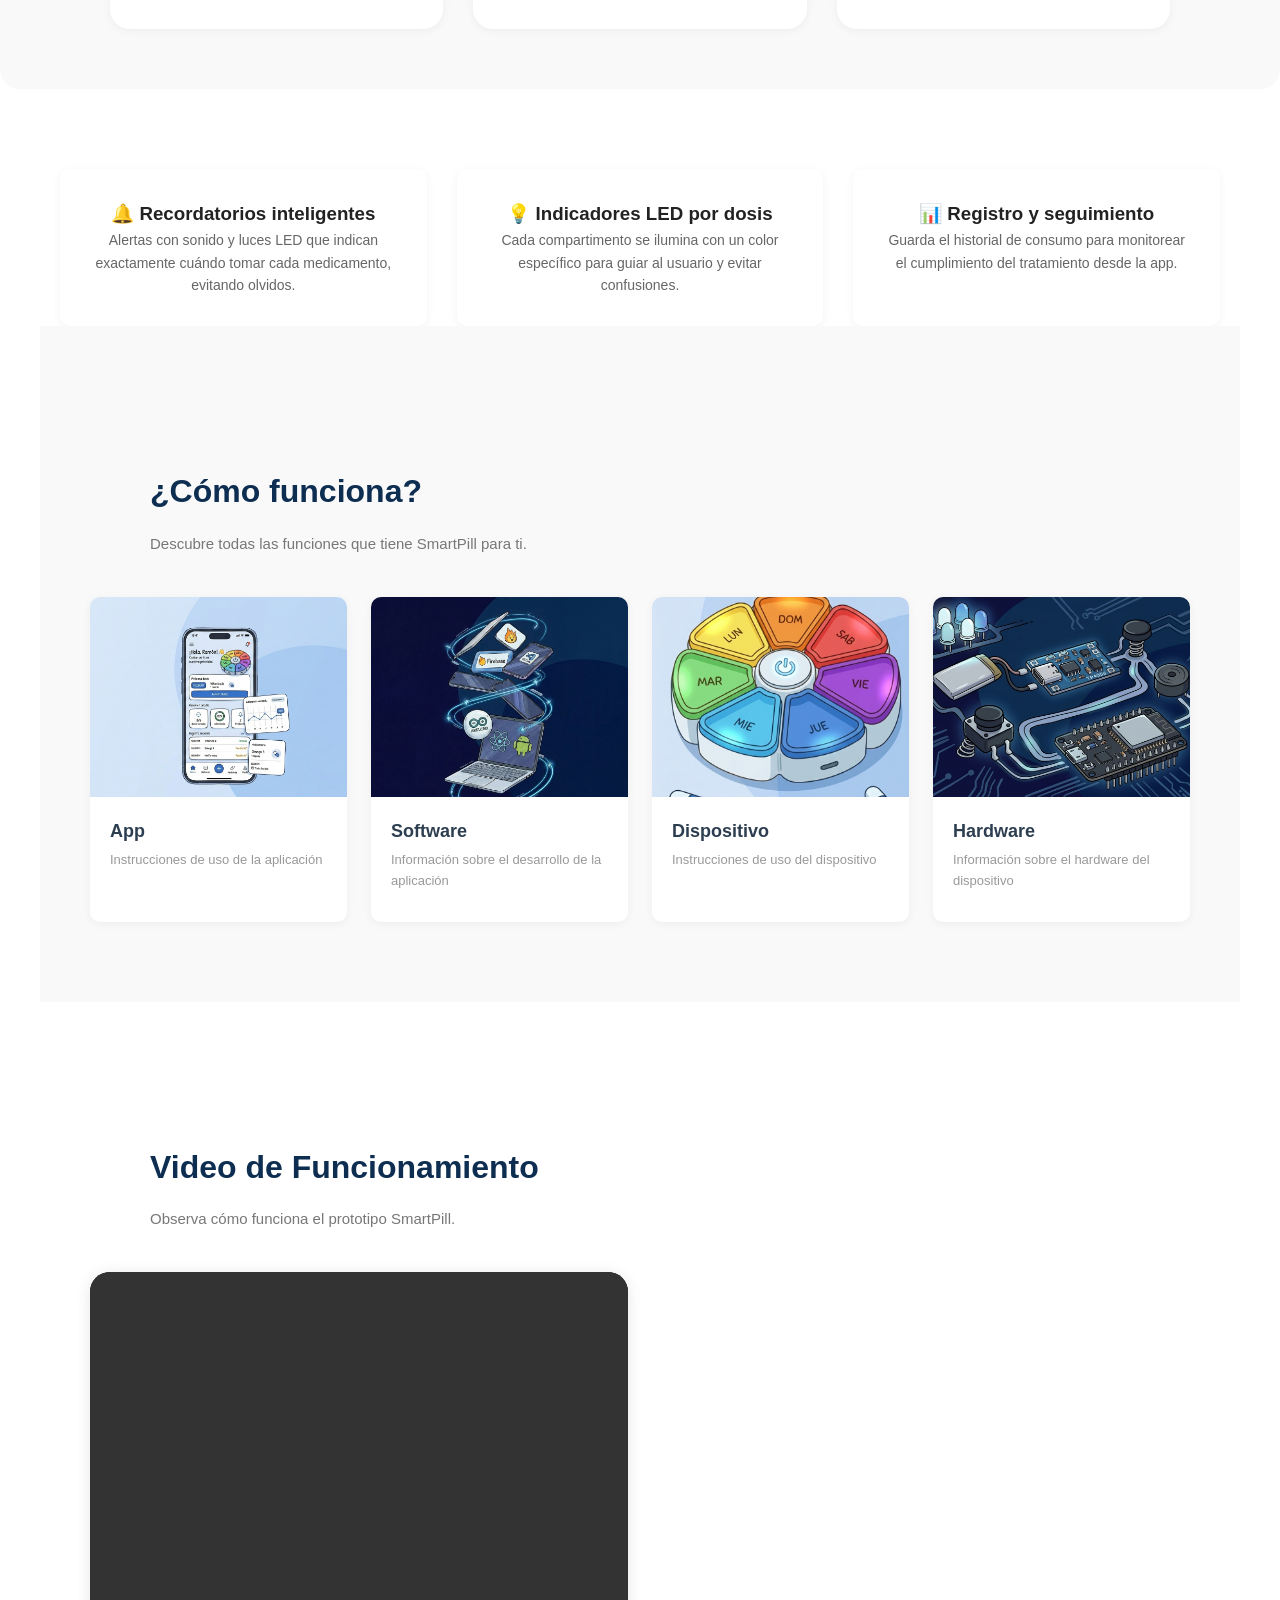
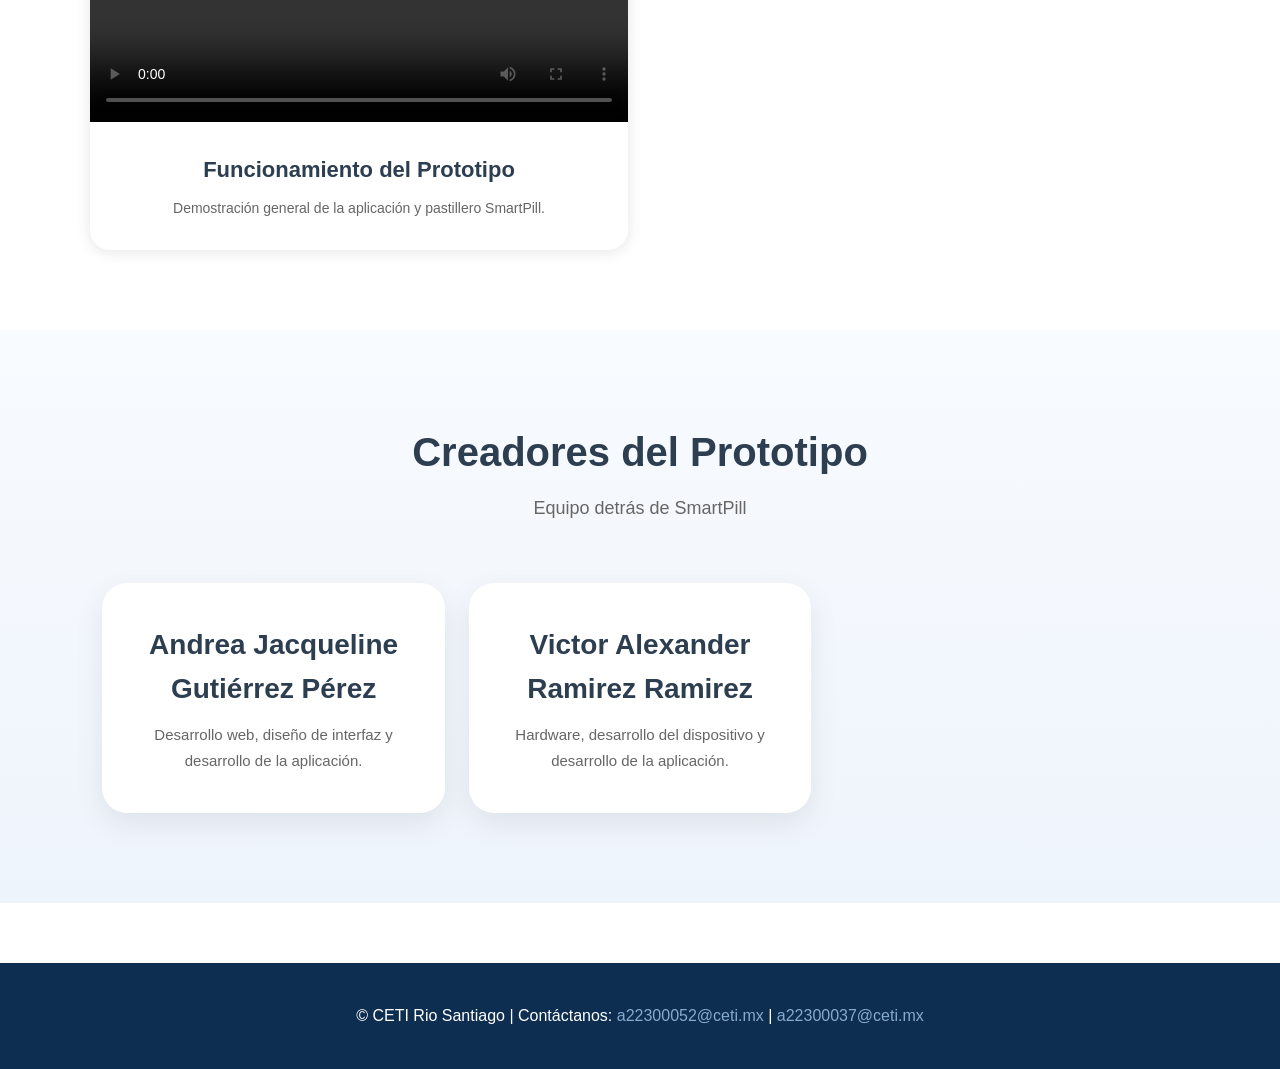
==== commit b81ec2d7: "se arreglo el scroll en responsive celular" ====
--- a/index.html
+++ b/index.html
@@ -163,17 +163,28 @@
 
   <!-- VIDEOS -->
   <section class="section videos" id="videos">
-    <h2 class="section-title">Video de Funcionamiento</h2>
-    <p class="section-subtitle">Observa cómo funciona el prototipo SmartPill.</p>
-
+    <h2 class="section-title">
+        Video de Funcionamiento
+    </h2>
+    <p class="section-subtitle">
+        Observa cómo funciona el prototipo SmartPill.
+    </p>
     <div class="videos-grid">
-      <div class="videos-card">
-        <div class="videos-image" role="img" aria-label="Funcionamiento del prototipo"></div>
-        <div class="videos-info">
-          <div class="videos-name">Funcionamiento del Prototipo</div>
-          <div class="videos-description">Demostración general del la aplicación y pastillero de SmartPill.</div>
-        </div>
-      </div>
+        <div class="videos-card">
+            <video controls class="video-player">
+                <source src="video_smartpill.mp4" type="video/mp4">
+            </video>
+            <div class="videos-info">
+                <div class="videos-name">
+                    Funcionamiento del Prototipo
+                </div>
+                <div class="videos-description">
+                    Demostración general de la aplicación y pastillero SmartPill.
+                </div>
+            </div>
+        </div>
+    </div>
+</section>
 
   <!-- CREADORES -->
   <section class="creadores" id="nosotros">
--- a/styles.css
+++ b/styles.css
@@ -335,54 +335,74 @@
         }
 
 
-        /* ===== Videos Explicativos ===== */
-        .videos {
-            background-color: white;
-        }
-
-        .videos-grid {
-            display: grid;
-            grid-template-columns: repeat(2, 1fr);
-            gap: 30px;
-            margin-top: 40px;
-        }
-
-        .videos-card {
-            background-color: white;
-            border-radius: 10px;
-            overflow: hidden;
-            box-shadow: 0 2px 15px rgba(0,0,0,0.1);
-            transition: transform 0.3s;
-        }
-
-        .videos-card:hover {
-            transform: translateY(-5px);
-        }
-
-        .videos-image {
-            width: 100%;
-            height: 250px;
-            background-color: #e0e0e0;
-            object-fit: cover;
-        }
-
-        .videos-info {
-            padding: 30px;
-        }
-
-        .videos-name {
-            font-size: 22px;
-            font-weight: bold;
-            margin-bottom: 10px;
-            color: #2c3e50;
-        }
-
-        .videos-description {
-            font-size: 14px;
-            color: #666;
-            margin-bottom: 15px;
-            line-height: 1.6;
-        }
+        /* ===== Video Explicativo ===== */
+        .videos{
+    background-color: white;
+    width: 100%;
+}
+
+.videos-grid{
+    width: 100%;
+
+    display: flex;
+    justify-content: center;
+    align-items: center;
+
+    margin-top: 40px;
+}
+
+.videos-card{
+
+    width: 100%;
+    max-width: 850px;
+
+    background-color: white;
+
+    border-radius: 20px;
+
+    overflow: hidden;
+
+    box-shadow: 0 2px 15px rgba(0,0,0,0.1);
+
+    transition: transform 0.3s;
+
+    margin: 0 auto;
+}
+
+.videos-card:hover{
+    transform: translateY(-5px);
+}
+
+.video-player{
+
+    width: 100%;
+
+    height: 450px;
+
+    display: block;
+
+    object-fit: cover;
+
+    background: black;
+}
+
+.videos-info{
+    padding: 30px;
+    text-align: center;
+}
+
+.videos-name{
+    font-size: 22px;
+    font-weight: bold;
+    margin-bottom: 10px;
+    color: #2c3e50;
+}
+
+.videos-description{
+    font-size: 14px;
+    color: #666;
+    line-height: 1.6;
+}
 
         /* ===== FOOTER ===== */
         footer {
@@ -1299,7 +1319,7 @@
     display: flex;
     align-items: center;
     justify-content: center;
-    margin-left: 230px;
+    margin-left: 175px;
     z-index: 2000;
   }
 
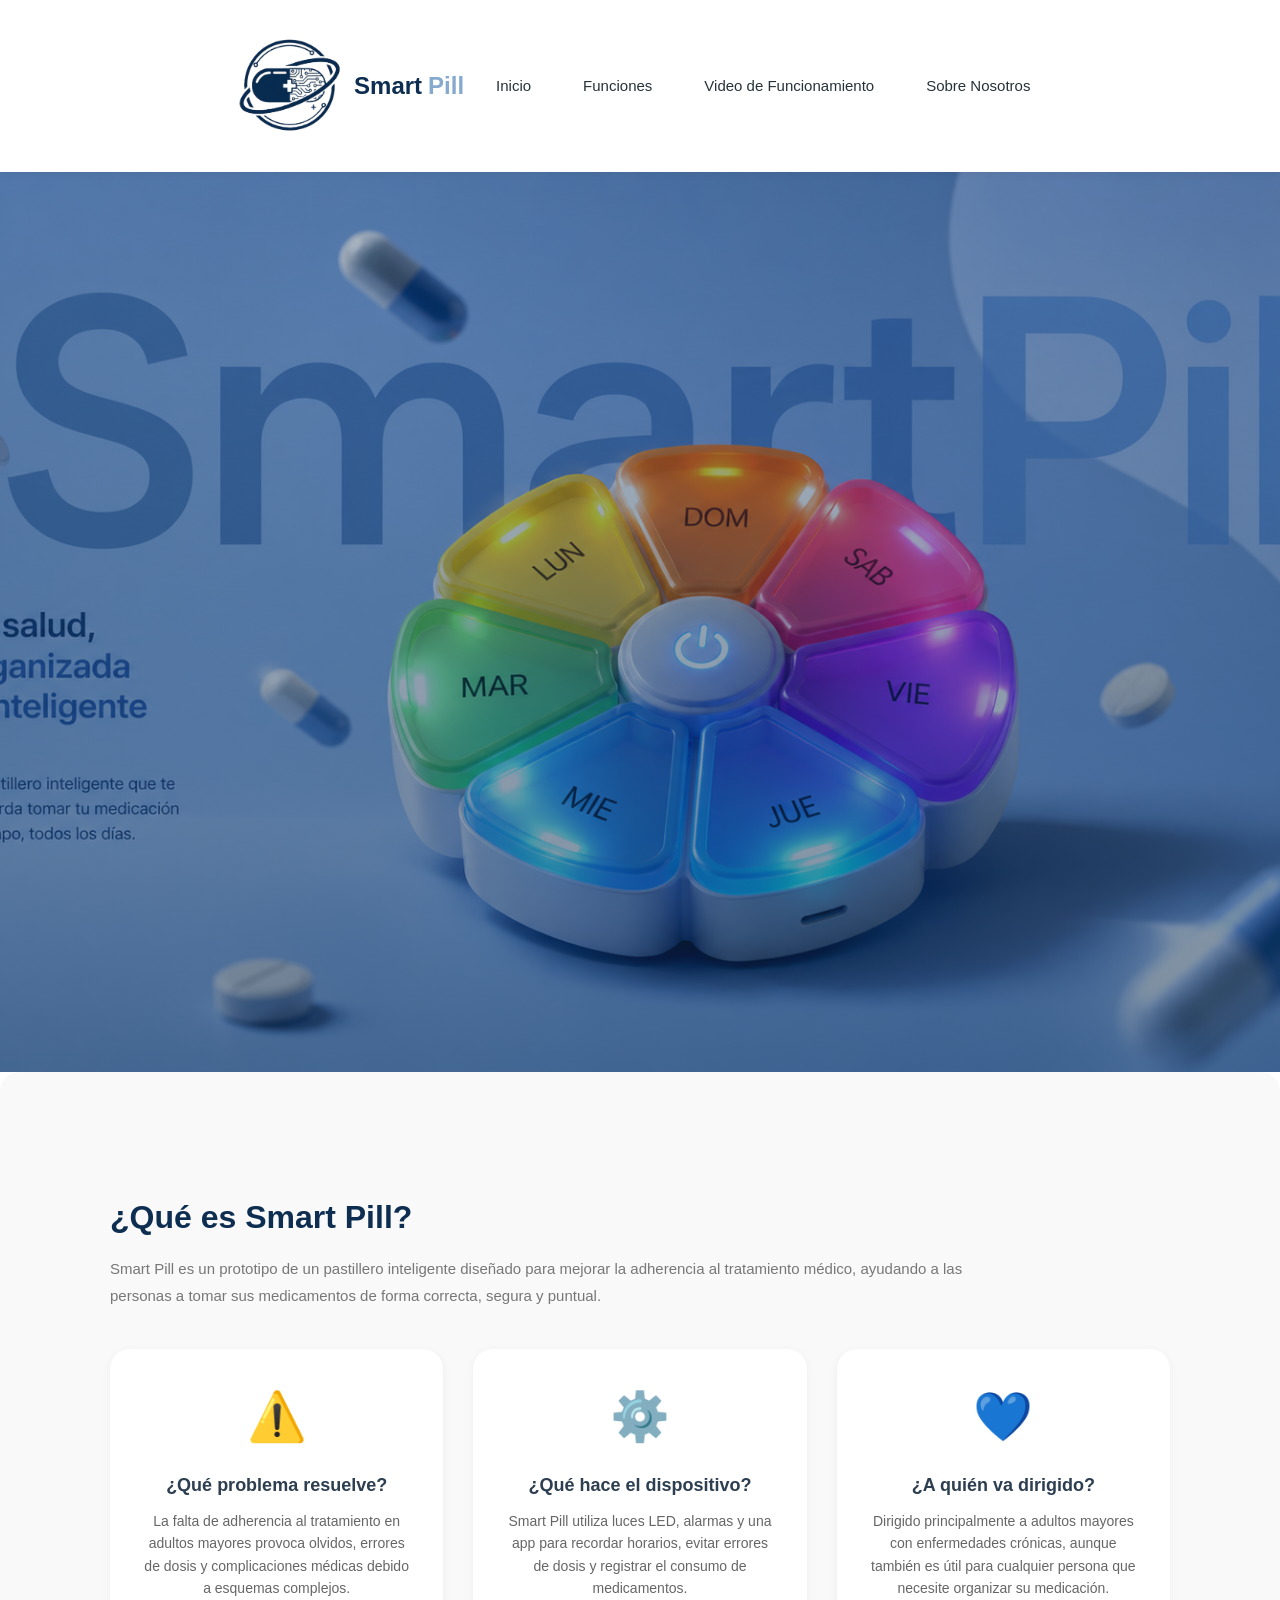
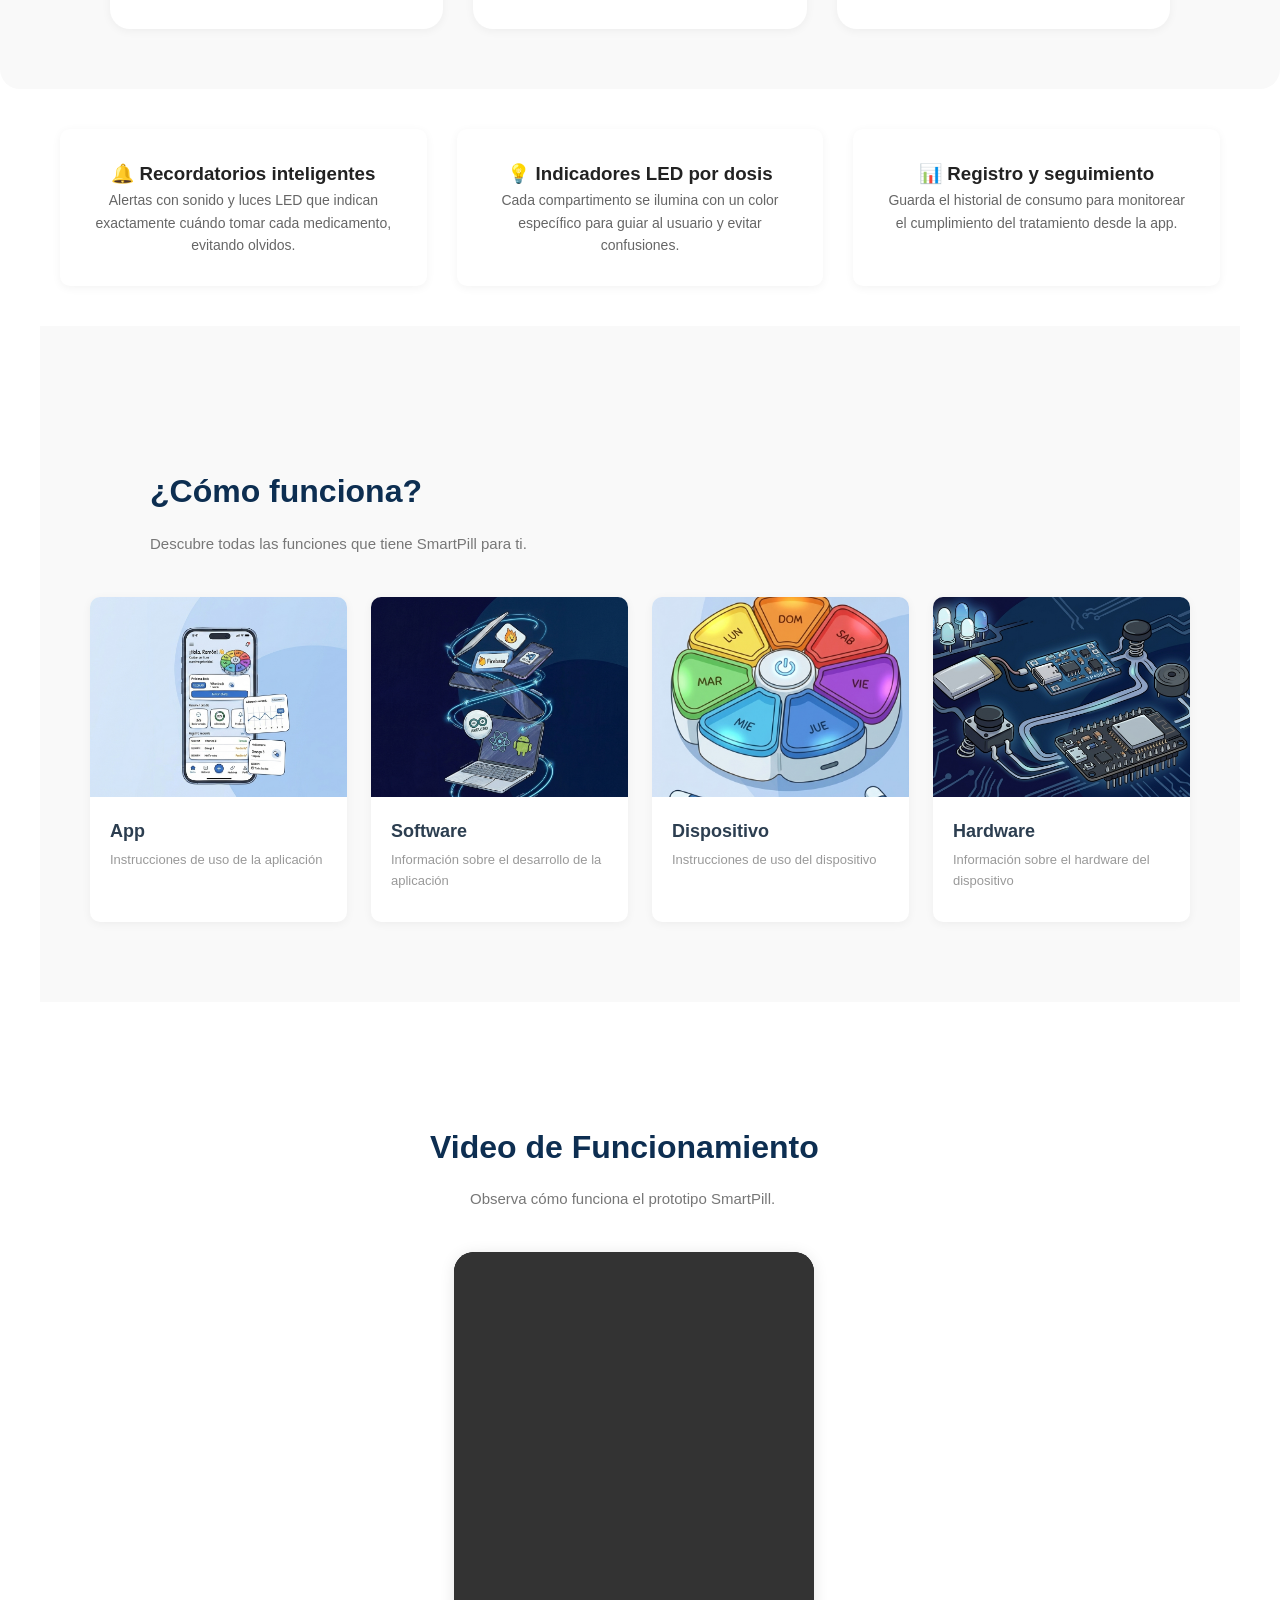
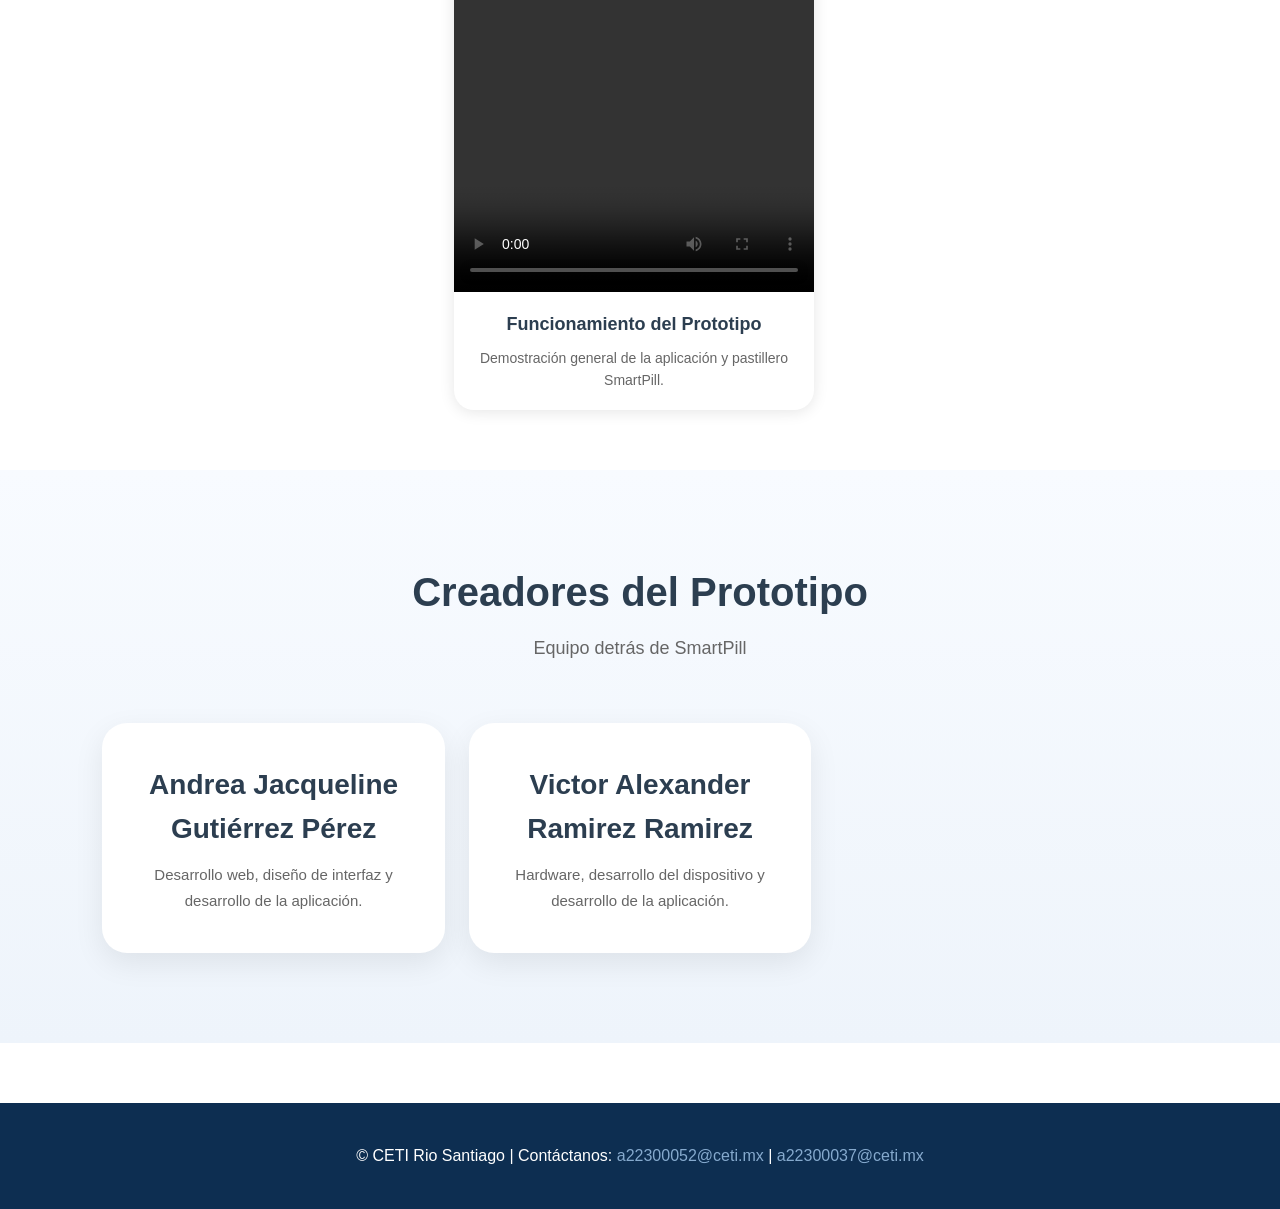
==== commit b09f8f14: "Se centro la seccion de videos" ====
--- a/index.html
+++ b/index.html
@@ -162,7 +162,7 @@
   </section>
 
   <!-- VIDEOS -->
-  <section class="section videos" id="videos">
+  <section class="videos" id="videos">
     <h2 class="section-title">
         Video de Funcionamiento
     </h2>
--- a/styles.css
+++ b/styles.css
@@ -223,9 +223,9 @@
             display: grid;
             grid-template-columns: repeat(3, 1fr);
             gap: 30px;
-            margin-top: 40px;
             margin-left: 60px;
             margin-right: 60px;
+            margin-bottom: 40px;
         }
 
         .stat {
@@ -336,73 +336,78 @@
 
 
         /* ===== Video Explicativo ===== */
-        .videos{
-    background-color: white;
-    width: 100%;
-}
-
-.videos-grid{
-    width: 100%;
-
-    display: flex;
-    justify-content: center;
-    align-items: center;
-
-    margin-top: 40px;
-}
-
-.videos-card{
-
-    width: 100%;
-    max-width: 850px;
-
-    background-color: white;
-
-    border-radius: 20px;
-
-    overflow: hidden;
-
-    box-shadow: 0 2px 15px rgba(0,0,0,0.1);
-
-    transition: transform 0.3s;
-
-    margin: 0 auto;
-}
-
-.videos-card:hover{
-    transform: translateY(-5px);
-}
-
-.video-player{
-
-    width: 100%;
-
-    height: 450px;
-
-    display: block;
-
-    object-fit: cover;
-
-    background: black;
-}
-
-.videos-info{
-    padding: 30px;
-    text-align: center;
-}
-
-.videos-name{
-    font-size: 22px;
-    font-weight: bold;
-    margin-bottom: 10px;
-    color: #2c3e50;
-}
-
-.videos-description{
-    font-size: 14px;
-    color: #666;
-    line-height: 1.6;
-}
+.videos {
+  background-color: #ffffff;
+  width: 100%;
+  padding: 60px 0; /* separación superior/inferior */
+}
+
+/* Sólo para la sección de videos: quitar margen izquierdo y centrar textos */
+.videos .section-title{
+  margin-left: 430px;
+  width: 100%;
+}
+
+.videos .section-subtitle {
+margin-left: 470px;
+}
+
+/* Contenedor que centra la tarjeta */
+.videos-grid {
+  width: 100%;
+  display: flex;
+  margin-left: 310px;
+  margin-top: 20px;
+  padding: 0 20px; /* espacio lateral en pantallas pequeñas */
+}
+
+/* Tarjeta con ancho tipo "celular" pero responsiva */
+.videos-card {
+  width: 360px;        /* ancho tipo móvil (puedes cambiar a 375px si prefieres) */
+  max-width: 100%;     /* no exceder el ancho del contenedor en pantallas pequeñas */
+  background-color: #fff;
+  border-radius: 20px;
+  overflow: hidden;
+  box-shadow: 0 2px 15px rgba(0,0,0,0.10);
+  transition: transform 0.3s;
+  margin: 0 auto;      /* asegura centrado en su contenedor */
+}
+
+/* Ajuste del reproductor para mantener proporción y ocupar el ancho de la tarjeta */
+.video-player {
+  width: 100%;
+  height: auto;
+  aspect-ratio: 9 / 16; /* mantiene proporción estándar (landscape). Cambia a 9/16 si tu video es vertical) */
+  display: block;
+  object-fit: cover;
+  background: #000;
+}
+
+/* Información debajo del video */
+.videos-info {
+  padding: 18px 20px;
+  text-align: center;
+}
+
+.videos-name {
+  font-size: 18px;
+  font-weight: 700;
+  margin-bottom: 8px;
+  color: #2c3e50;
+}
+
+.videos-description {
+  font-size: 14px;
+  color: #666;
+  line-height: 1.6;
+}
+
+/* Hover opcional */
+.videos-card:hover {
+  transform: translateY(-6px);
+}
+
+
 
         /* ===== FOOTER ===== */
         footer {
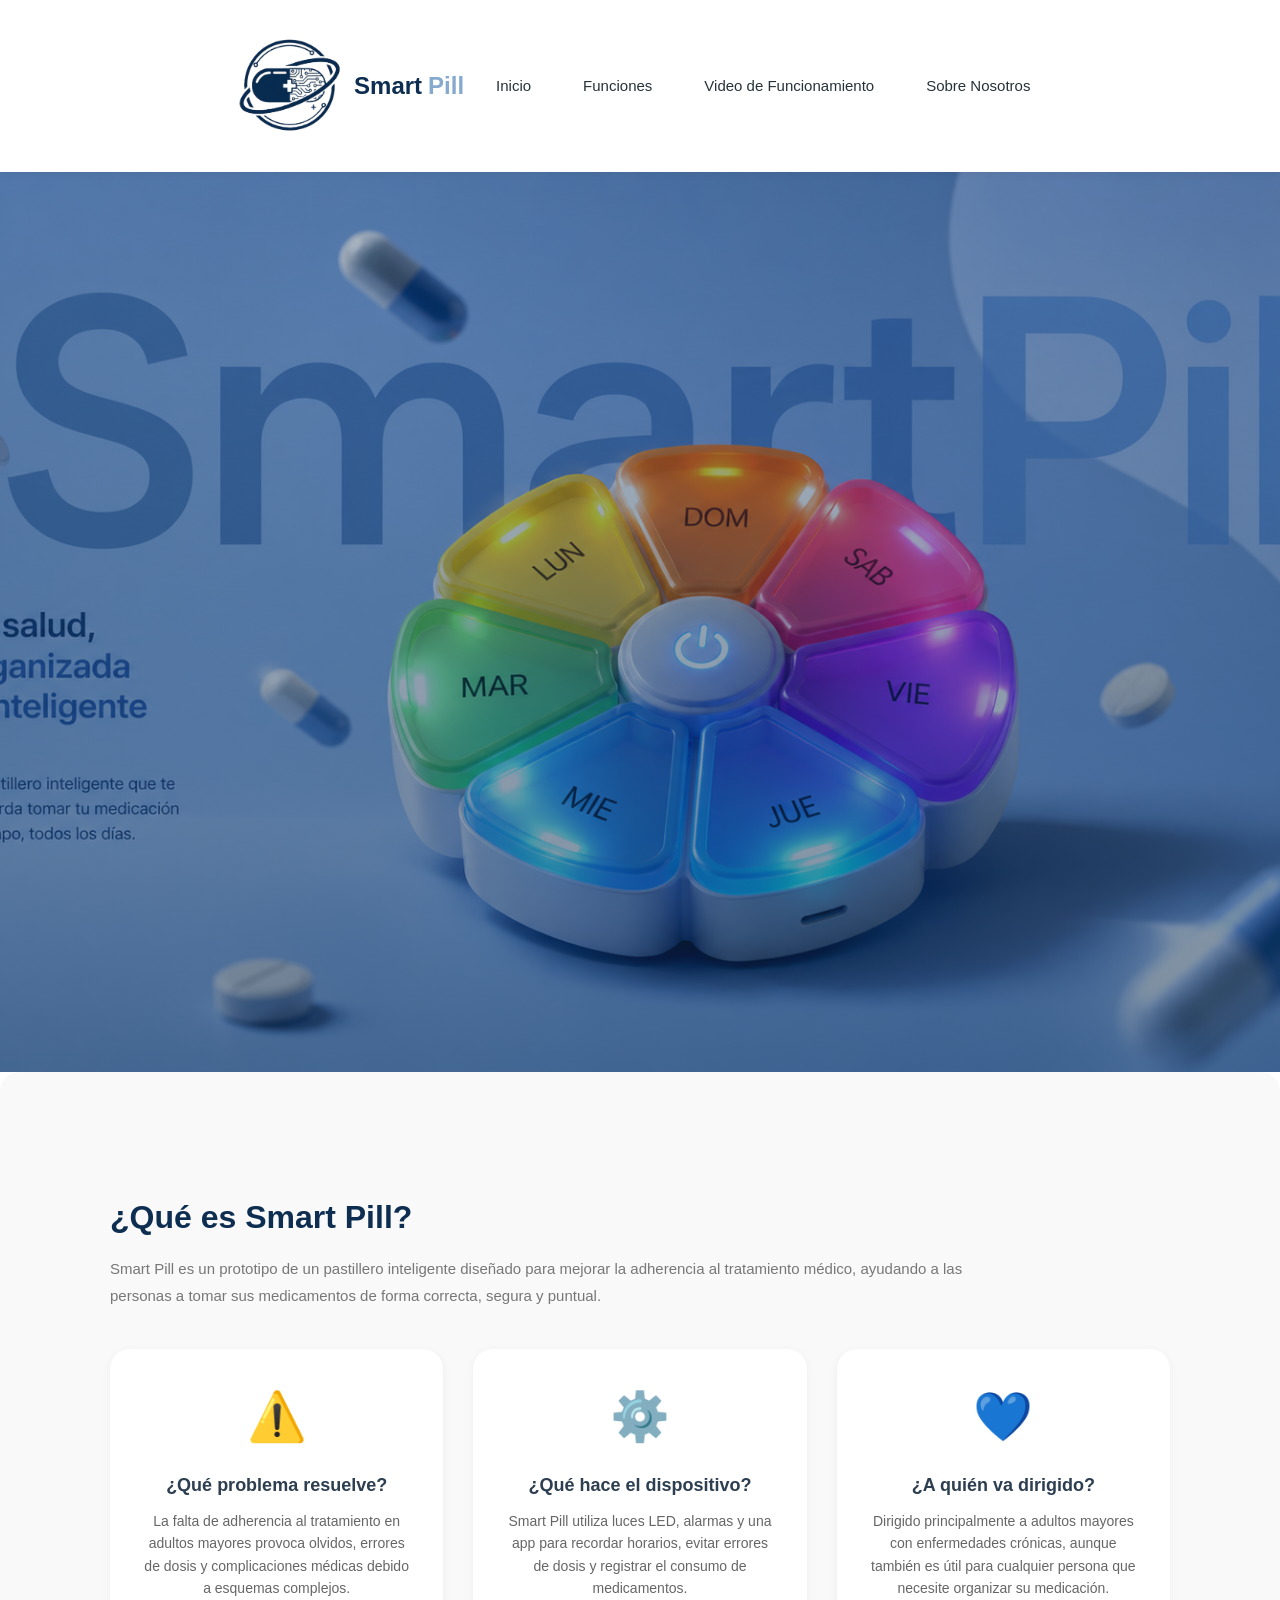
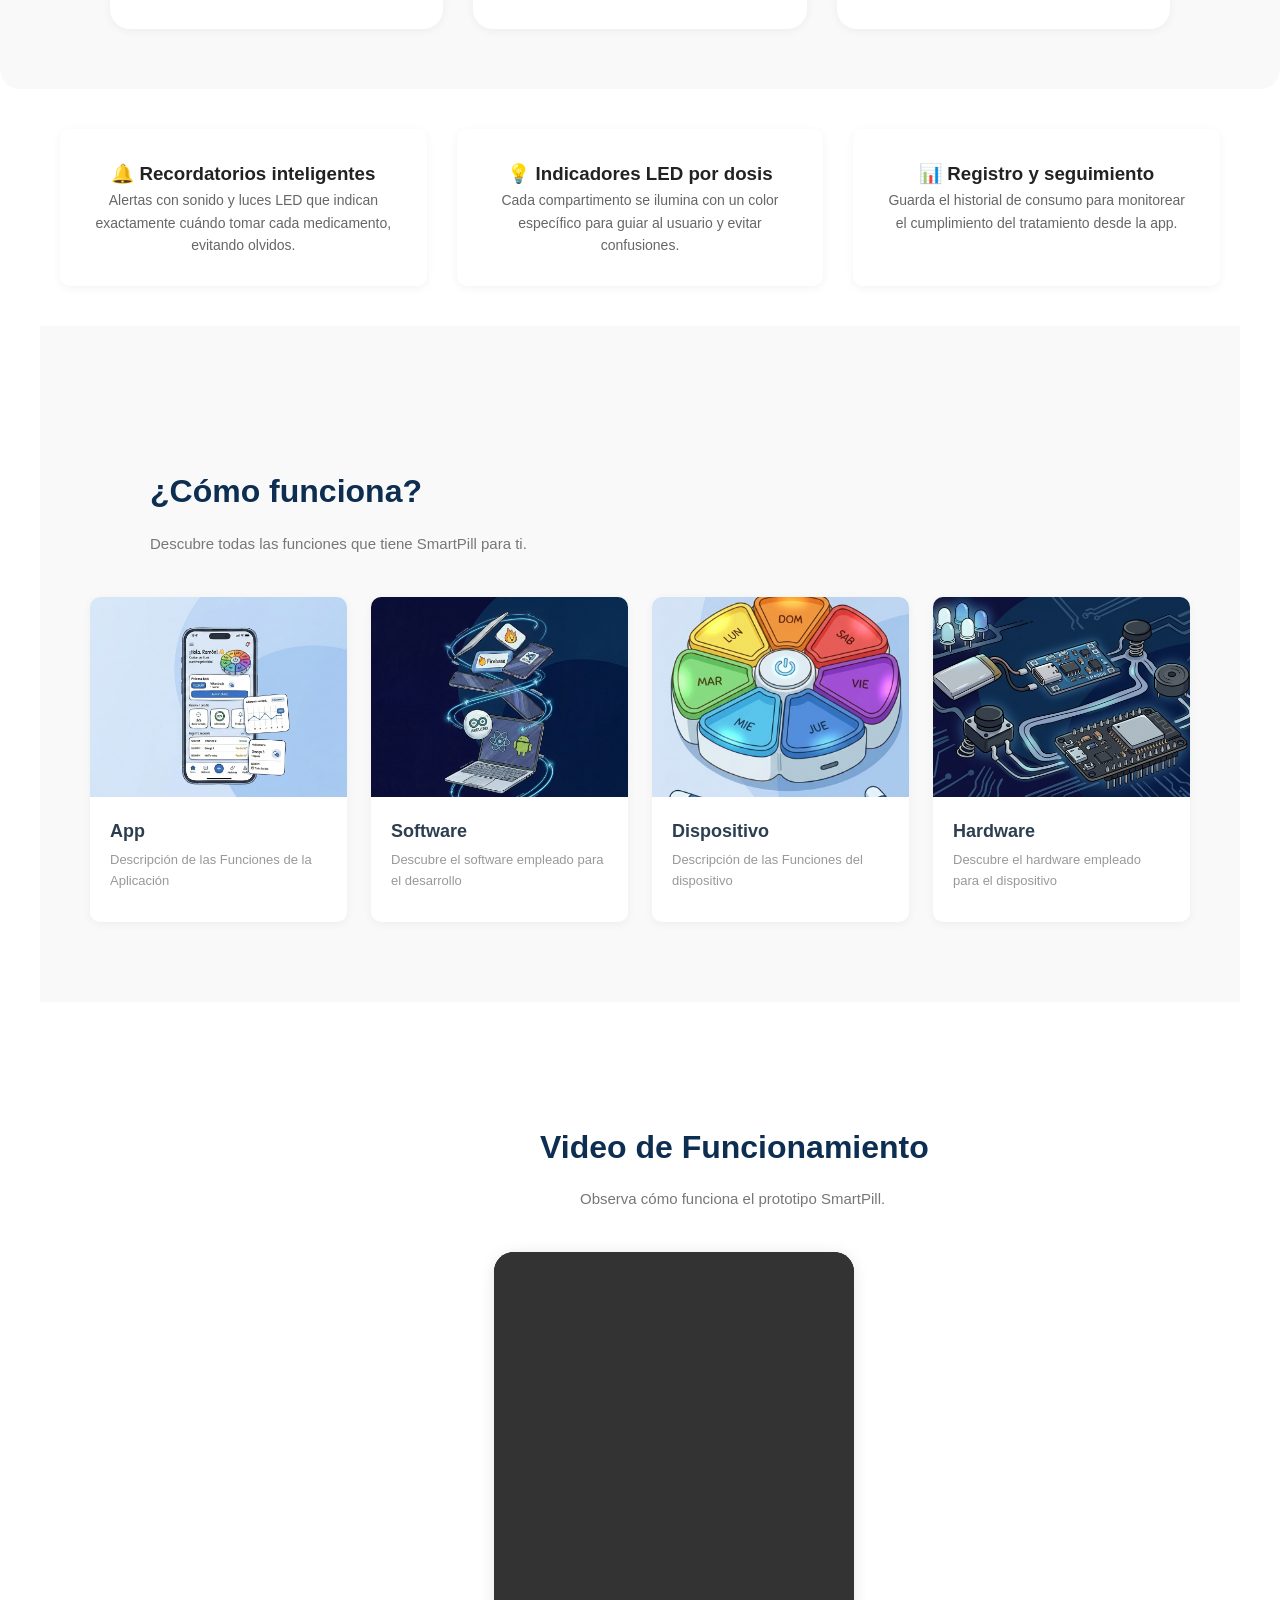
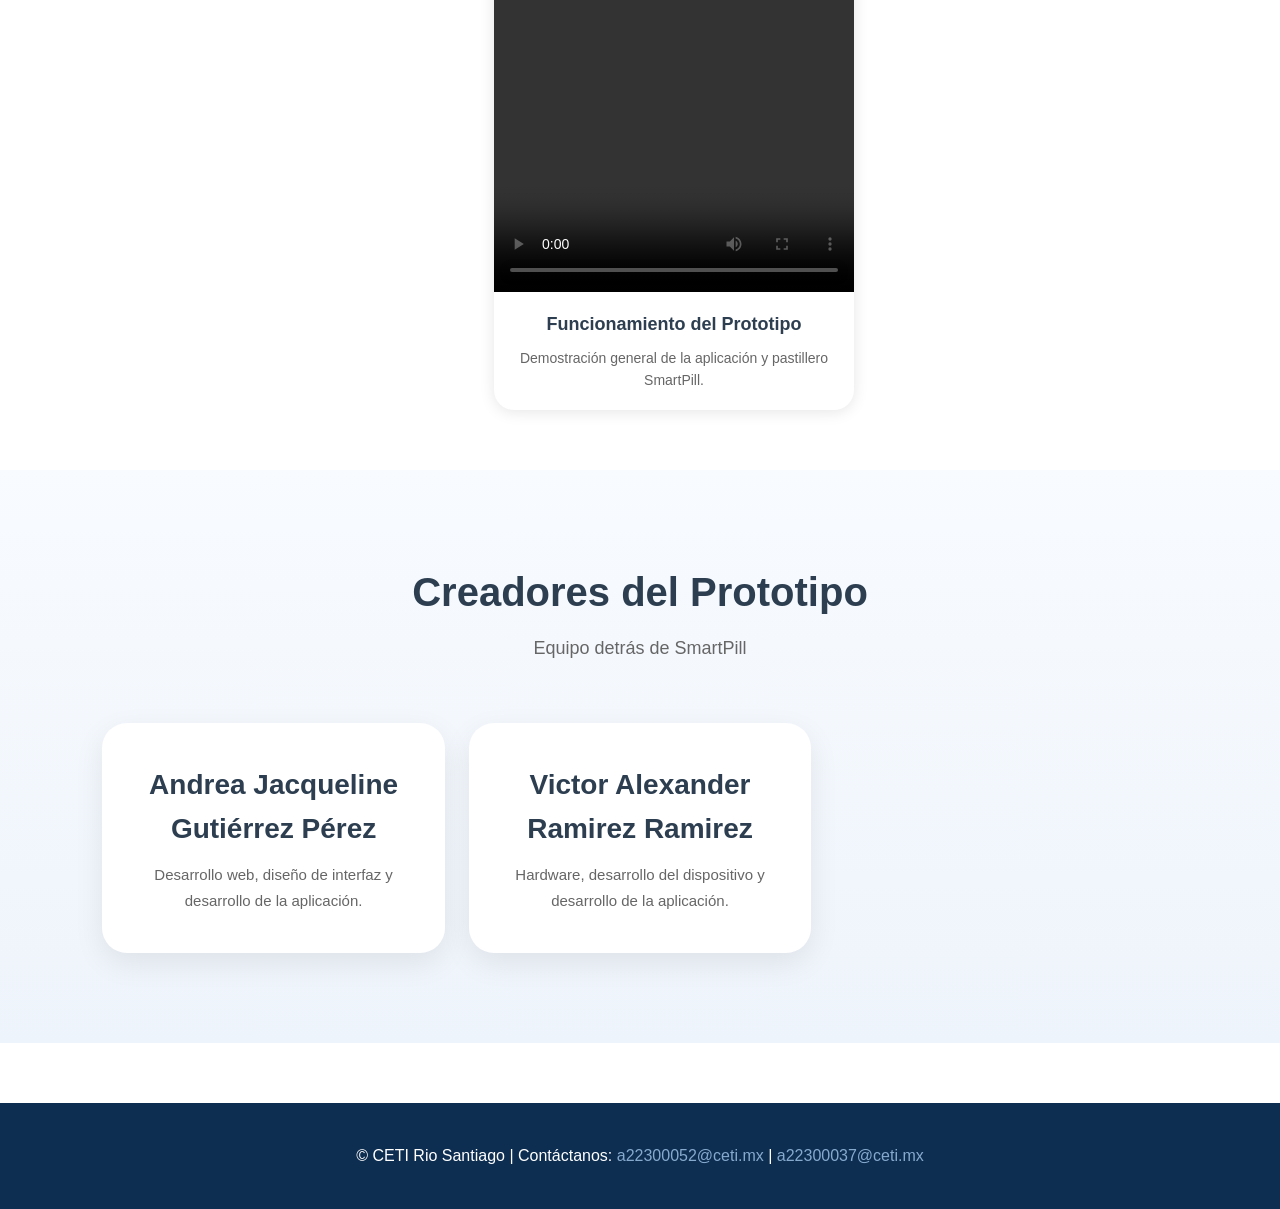
==== commit 44c3a363: "se agrego descripciones faltantes a funciones" ====
--- a/index.html
+++ b/index.html
@@ -131,7 +131,7 @@
         <div class="funciones-image img1" role="img" aria-label="App"></div>
         <div class="funciones-info">
           <div class="funciones-name">App</div>
-          <div class="funciones-location">Instrucciones de uso de la aplicación</div>
+          <div class="funciones-location">Descripción de las Funciones de la Aplicación</div>
         </div>
       </a>
 
@@ -139,7 +139,7 @@
         <div class="funciones-image img2" role="img" aria-label="Software"></div>
         <div class="funciones-info">
           <div class="funciones-name">Software</div>
-          <div class="funciones-location">Información sobre el desarrollo de la aplicación</div>
+          <div class="funciones-location">Descubre el software empleado para el desarrollo</div>
         </div>
       </a>
 
@@ -147,7 +147,7 @@
         <div class="funciones-image img3" role="img" aria-label="Dispositivo"></div>
         <div class="funciones-info">
           <div class="funciones-name">Dispositivo</div>
-          <div class="funciones-location">Instrucciones de uso del dispositivo</div>
+          <div class="funciones-location">Descripción de las Funciones del dispositivo</div>
         </div>
       </a>
 
@@ -155,7 +155,7 @@
         <div class="funciones-image img4" role="img" aria-label="Hardware"></div>
         <div class="funciones-info">
           <div class="funciones-name">Hardware</div>
-          <div class="funciones-location">Información sobre el hardware del dispositivo</div>
+          <div class="funciones-location">Descubre el hardware empleado para el dispositivo</div>
         </div>
       </a>
     </div>
--- a/styles.css
+++ b/styles.css
@@ -166,8 +166,8 @@
             font-size: 32px;
             font-weight: bold;
             margin-bottom: 10px;
-            margin-top: 60px;
-            margin-left: 60px;
+            margin-top: 10px;
+            margin-left: 10px;
             color: #2c3e50;
         }
 
@@ -344,19 +344,19 @@
 
 /* Sólo para la sección de videos: quitar margen izquierdo y centrar textos */
 .videos .section-title{
-  margin-left: 430px;
+  margin-left: 540px;
   width: 100%;
 }
 
 .videos .section-subtitle {
-margin-left: 470px;
+margin-left: 580px;
 }
 
 /* Contenedor que centra la tarjeta */
 .videos-grid {
   width: 100%;
   display: flex;
-  margin-left: 310px;
+  margin-left: 350px;
   margin-top: 20px;
   padding: 0 20px; /* espacio lateral en pantallas pequeñas */
 }
@@ -982,17 +982,37 @@
     left: auto;
   }
 
+  .hamburger{
+    margin-left: 175px;
+  }
+
   /* Secciones y titulos en móvil */
   .section {
     padding: 28px 16px;
   }
-  .section-title { margin-left: 0; text-align:center; font-size:24px; }
+  .section-title { margin-left: 0; text-align:center; font-size:24px; margin-top: 1px; }
   .section-subtitle { margin-left:0; text-align:center; font-size:13px; }
 
   /* Features/funciones/videos se vuelven 1 columna (o 2 cols para funciones si cabe) */
   .features, .stats { grid-template-columns: 1fr; margin-left:20px; margin-right:20px; gap:20px; }
   .funciones-grid { grid-template-columns: repeat(2,1fr); gap: 15px; }
   .videos-grid { grid-template-columns: 1fr; gap: 20px; }
+  .videos .section-title{
+        margin-left: 10px;
+        width: 100%;
+        }
+
+    .videos .section-subtitle {
+        margin-left: 5px;
+        }
+
+    .videos-grid {
+        width: 100%;
+        display: flex;
+        margin-left: 5px;
+        margin-top: 20px;
+        padding: 0 20px; /* espacio lateral en pantallas pequeñas */
+        }
 
   .creadores { padding: 50px 5%; }
   .creadores-grid { grid-template-columns: 1fr; gap: 25px; }
